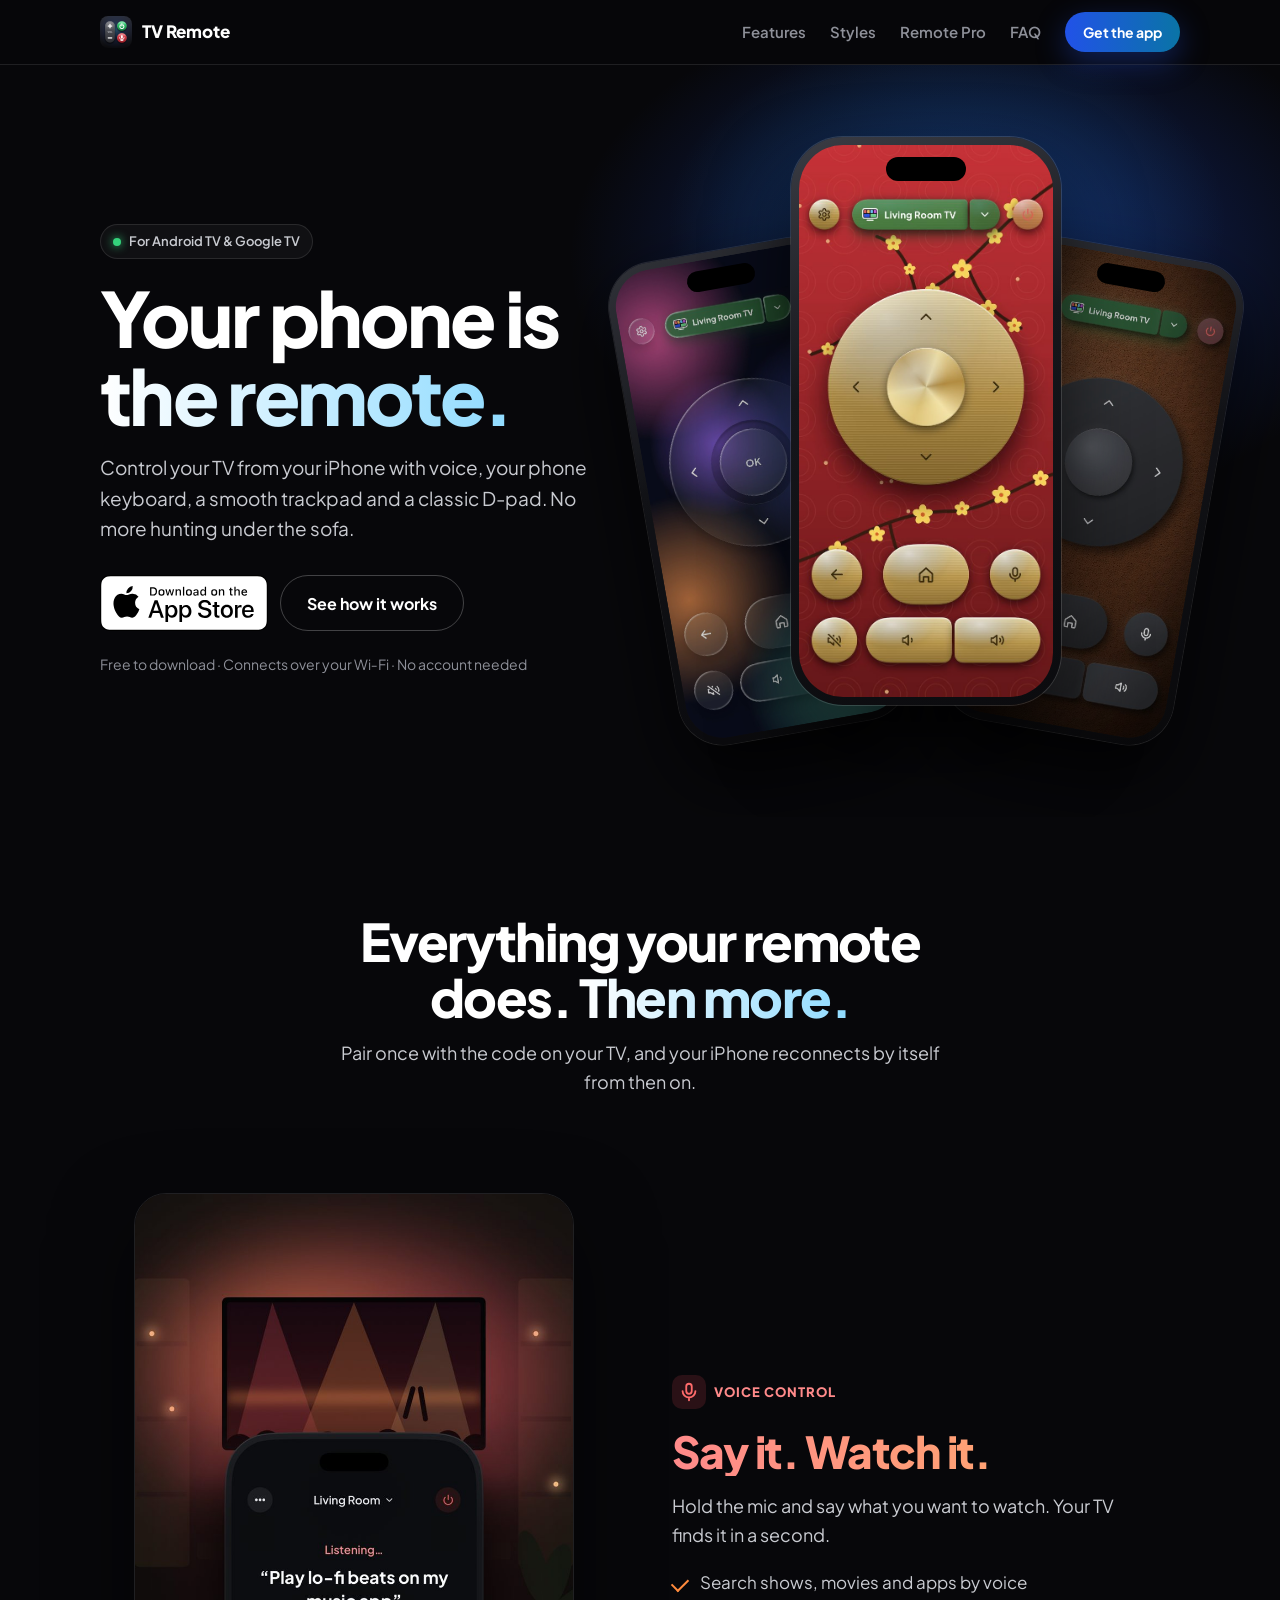
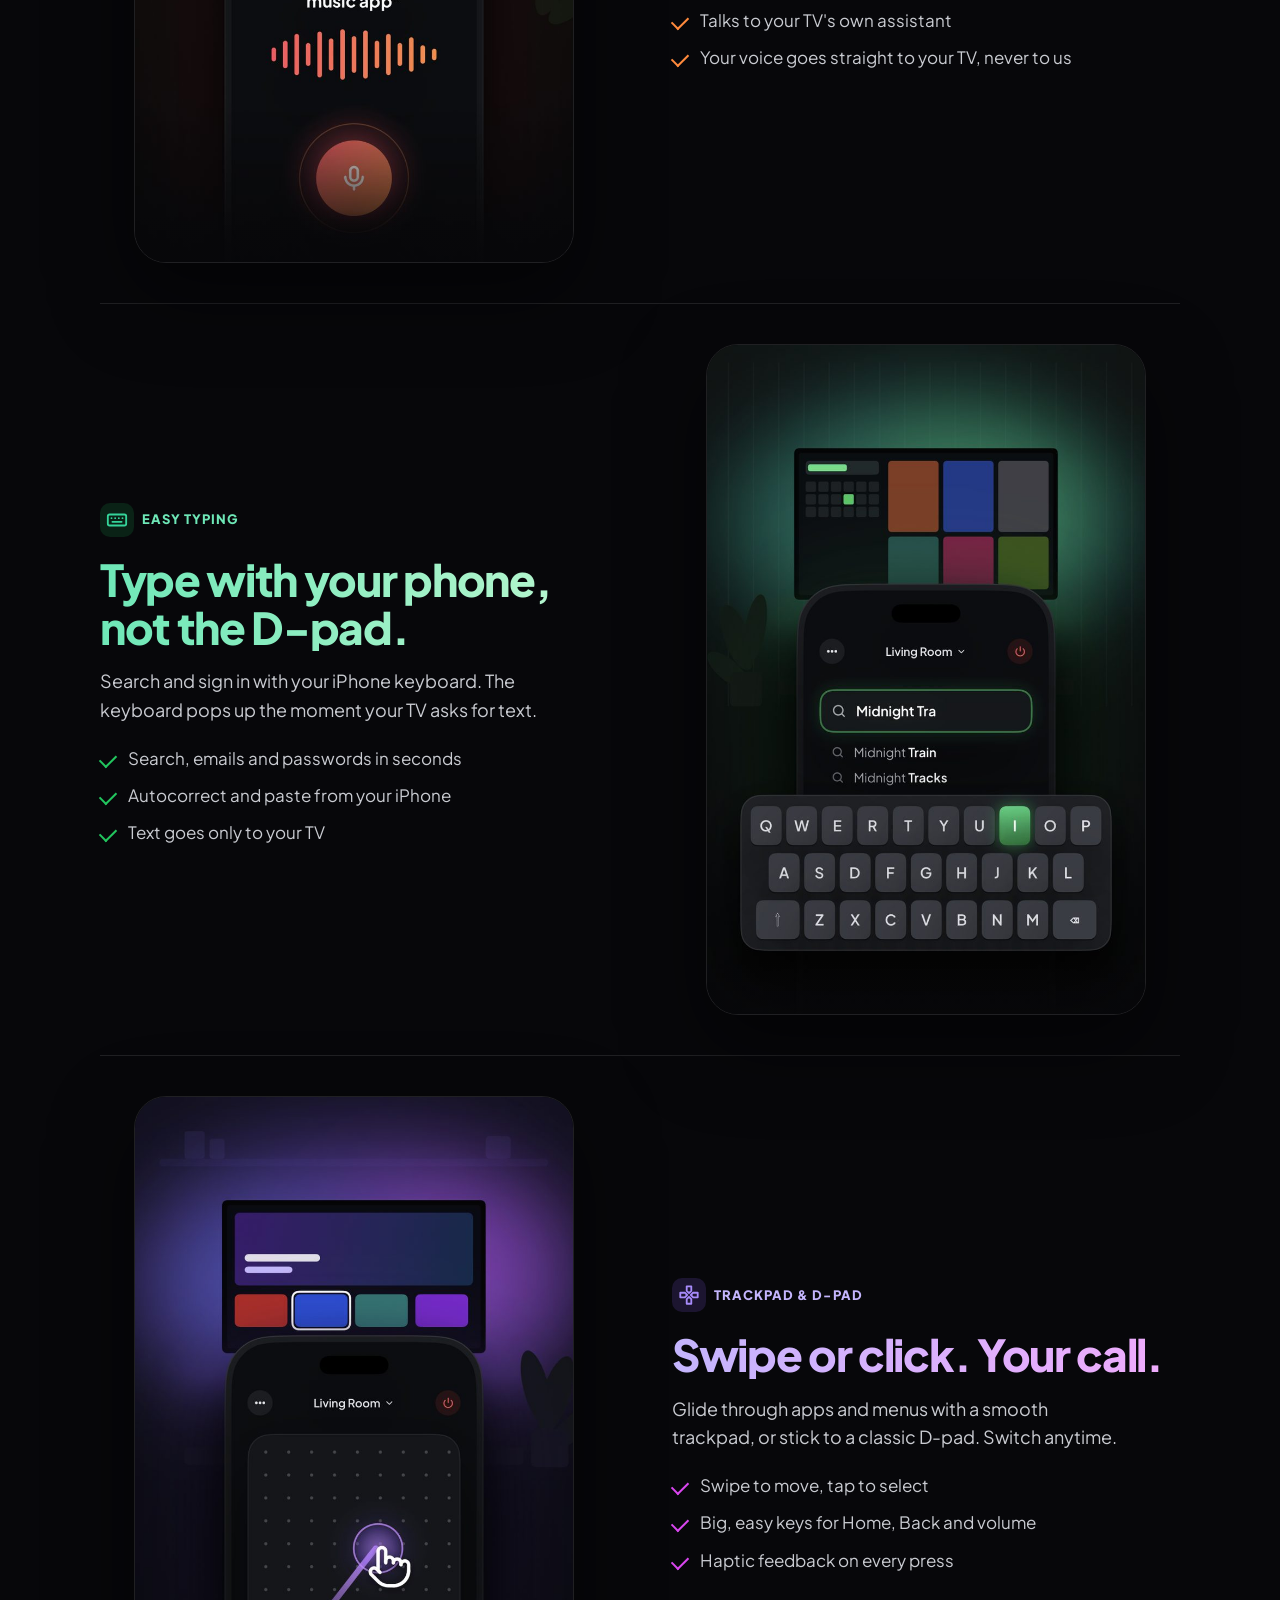
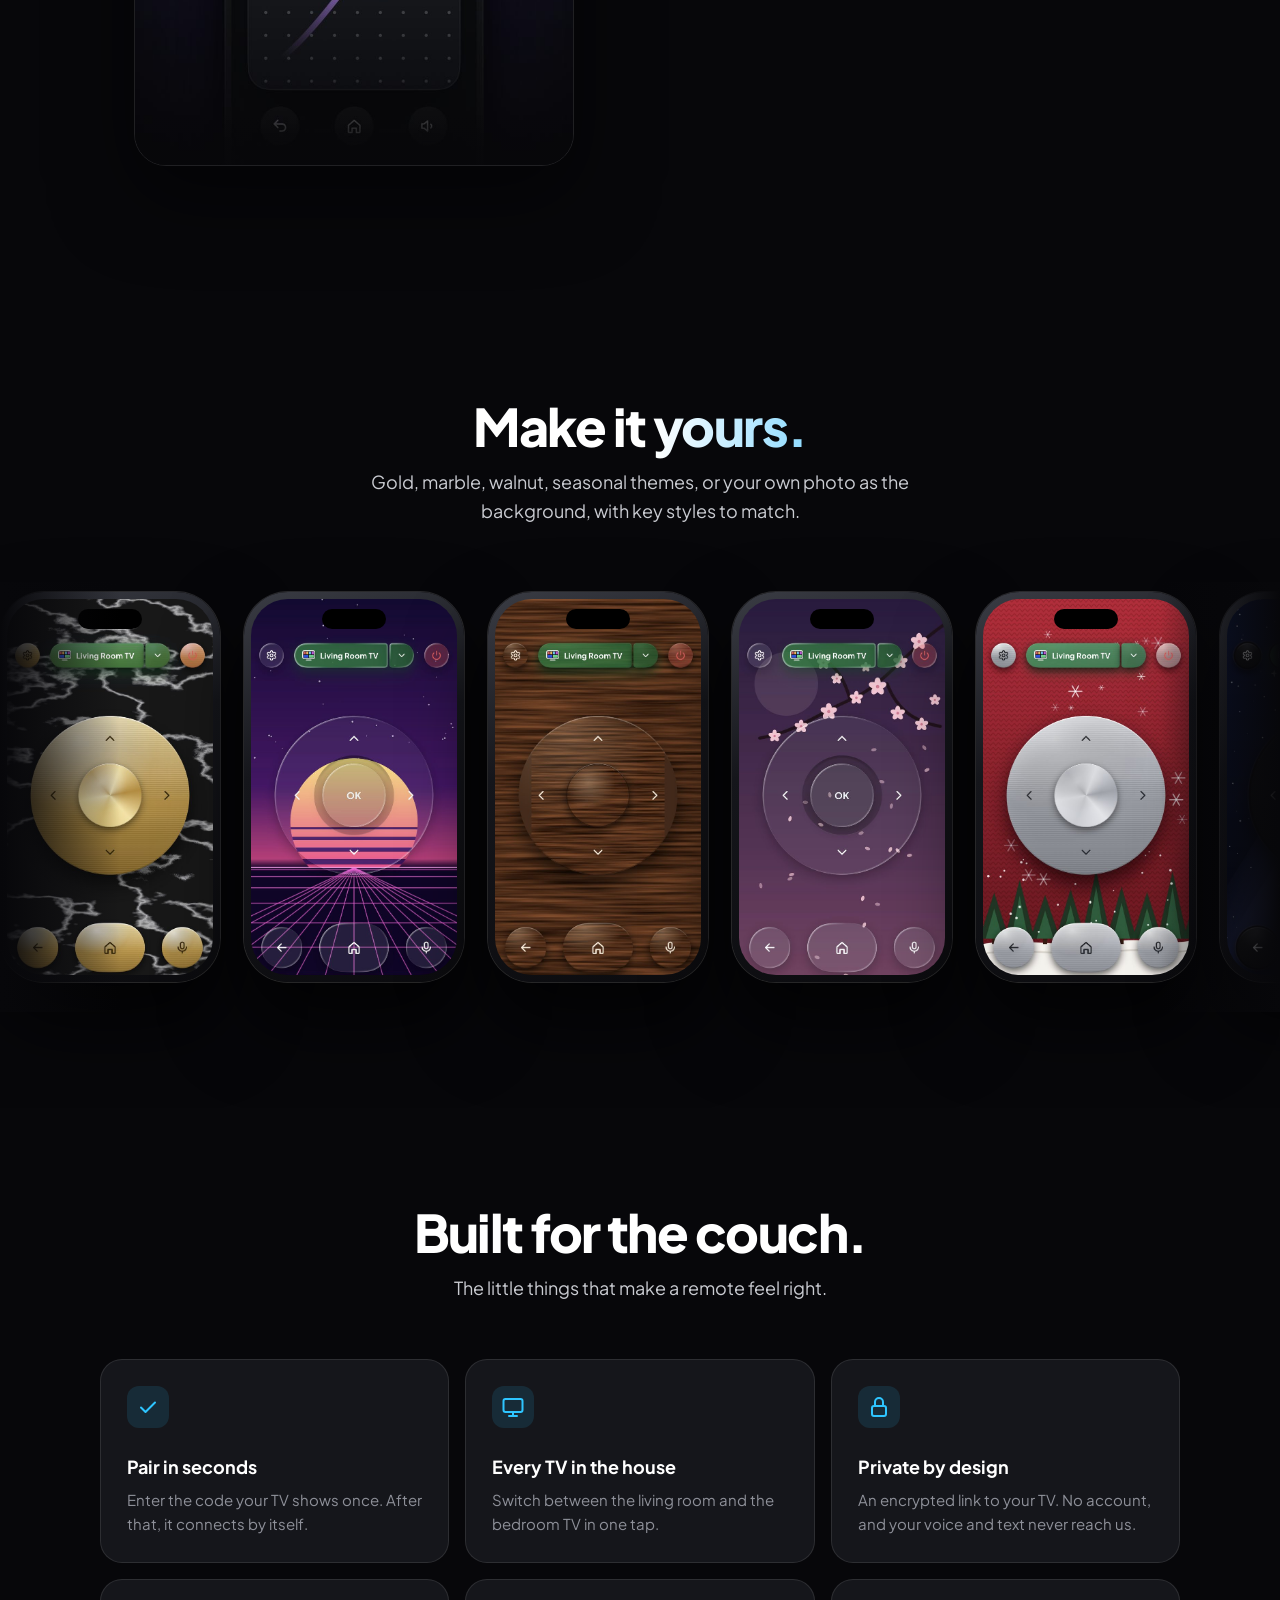
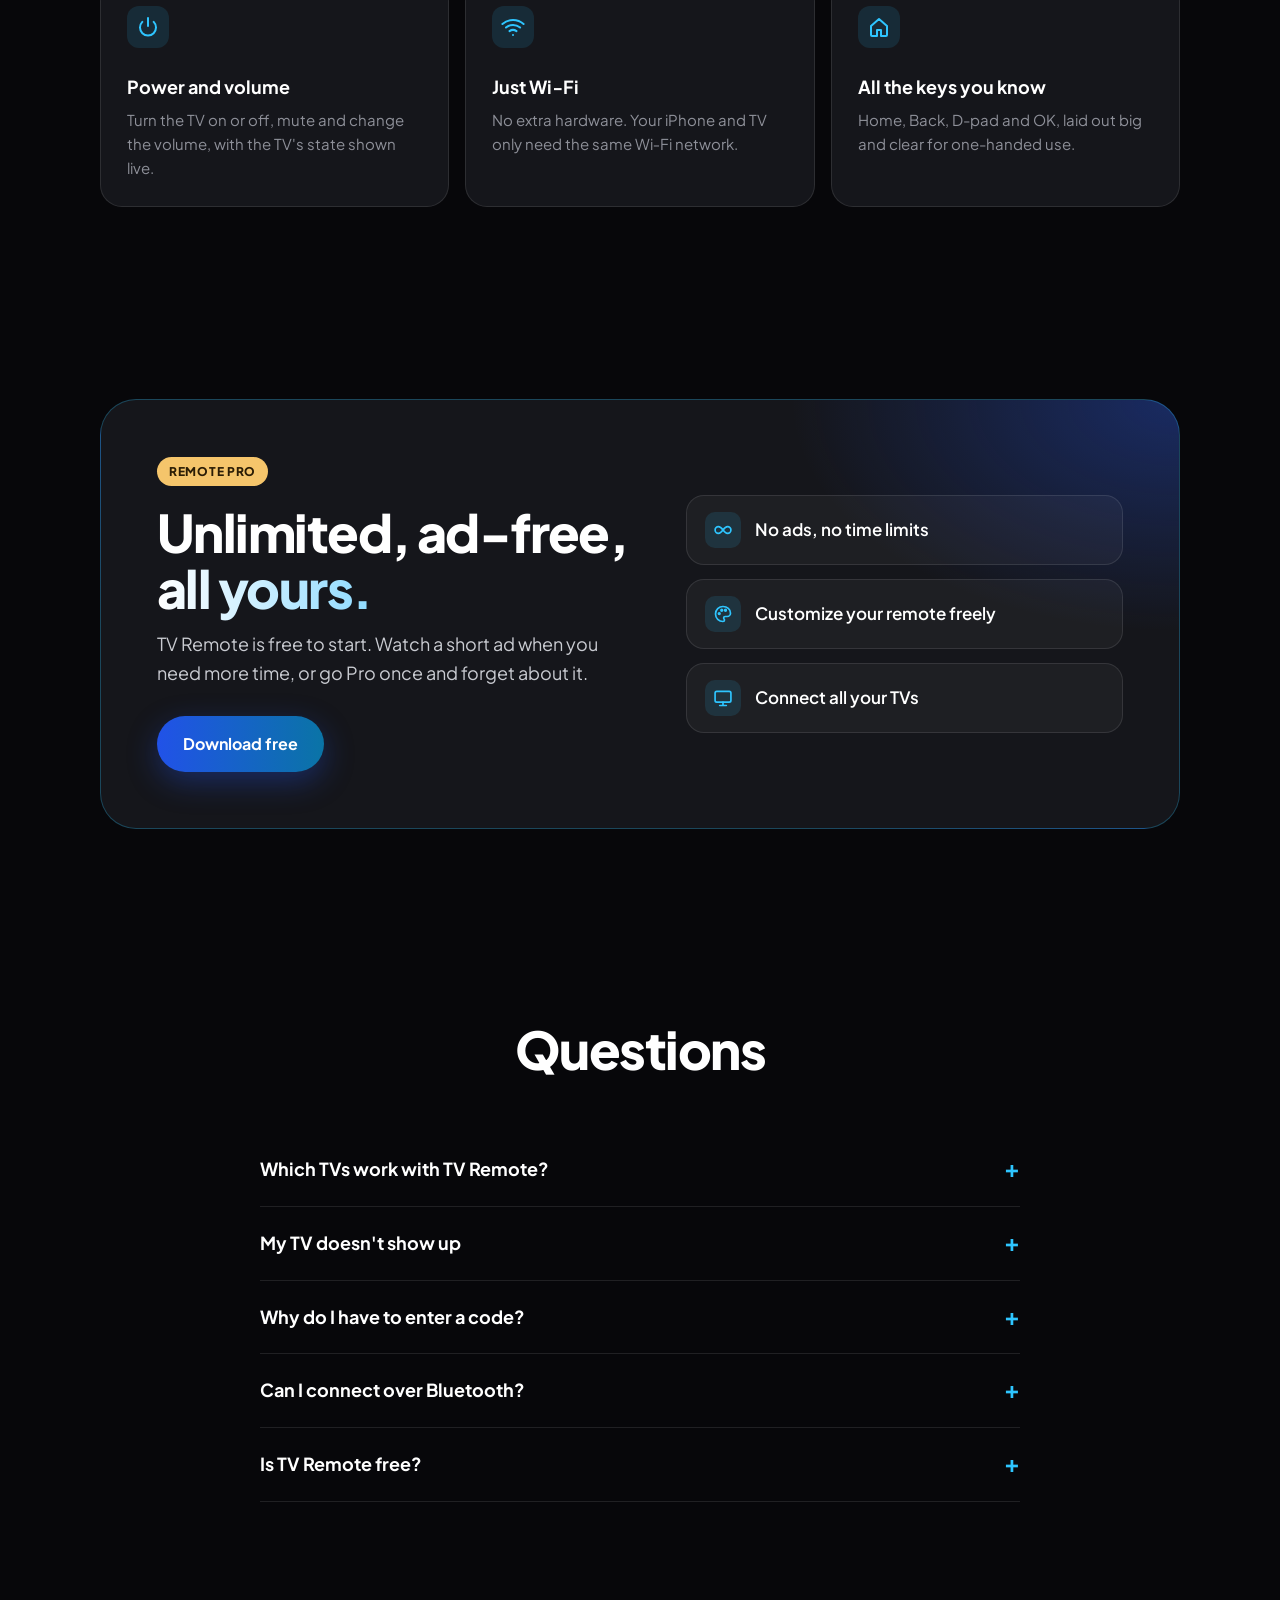
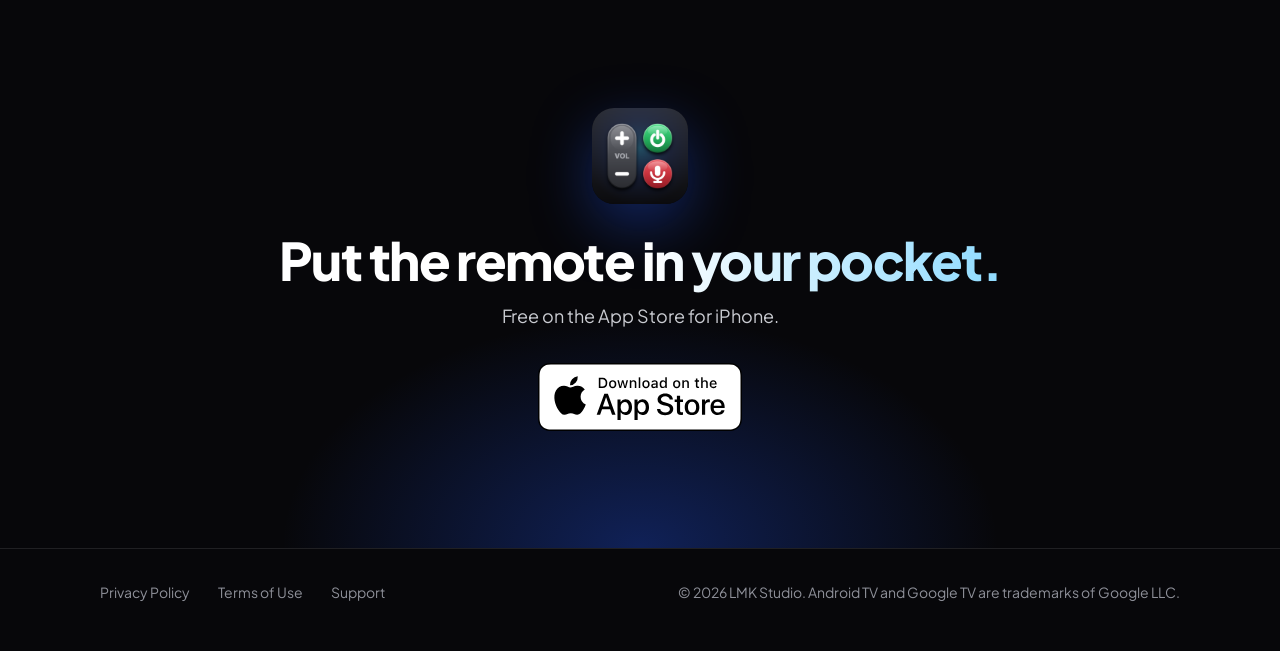
==== index.html @ 115e0713 "init pages" ====
<!doctype html>
<html lang="en">
<head>
  <meta charset="utf-8">
  <meta name="viewport" content="width=device-width, initial-scale=1">
  <title>TV Remote for Android TV &amp; Google TV</title>
  <meta name="description" content="Turn your iPhone into a remote for Android TV and Google TV: voice search, typing with your phone keyboard, a smooth trackpad, and remote styles you make your own.">
  <meta property="og:title" content="TV Remote: your phone is the remote">
  <meta property="og:description" content="Voice, keyboard, trackpad and D-pad for Android TV and Google TV, right on your iPhone.">
  <meta property="og:image" content="assets/tet-gold.jpg">
  <meta name="theme-color" content="#07070A">
  <link rel="icon" href="assets/favicon.png">
  <link rel="apple-touch-icon" href="assets/apple-touch-icon.png">
  <link rel="preconnect" href="https://fonts.googleapis.com">
  <link rel="preconnect" href="https://fonts.gstatic.com" crossorigin>
  <link href="https://fonts.googleapis.com/css2?family=Plus+Jakarta+Sans:wght@400;500;600;700;800&display=swap" rel="stylesheet">
  <link rel="stylesheet" href="landing.css">
</head>
<body>
  <nav class="nav">
    <div class="wrap">
      <a class="brand" href="./"><img src="assets/icon.png" alt="">TV Remote</a>
      <div class="nav-links">
        <a href="#features">Features</a>
        <a href="#styles">Styles</a>
        <a href="#pro">Remote Pro</a>
        <a href="#faq">FAQ</a>
      </div>
      <a class="btn btn-primary btn-sm" href="https://apps.apple.com/app/id6826484545">Get the app</a>
    </div>
  </nav>

  <header class="hero">
    <div class="wrap">
      <div>
        <span class="eyebrow"><i></i>For Android TV &amp; Google TV</span>
        <h1>Your phone is <span class="grad">the remote.</span></h1>
        <p class="lead">Control your TV from your iPhone with voice, your phone keyboard, a smooth trackpad and a classic D-pad. No more hunting under the sofa.</p>
        <div class="cta-row">
          <a class="store-badge" href="https://apps.apple.com/app/id6826484545"><img src="assets/app-store-badge.svg" alt="Download on the App Store" width="168" height="56"></a>
          <a class="btn btn-ghost" href="#features">See how it works</a>
        </div>
        <p class="trust">Free to download · Connects over your Wi‑Fi · No account needed</p>
      </div>
      <div class="phones" aria-hidden="true">
        <div class="phone p2"><img src="assets/prism-glass.jpg" alt=""></div>
        <div class="phone p3"><img src="assets/leather-floating.jpg" alt=""></div>
        <div class="phone p1"><img src="assets/tet-gold.jpg" alt=""></div>
      </div>
    </div>
  </header>

  <section id="features">
    <div class="wrap">
      <div class="section-head">
        <h2>Everything your remote does. <span class="grad">Then more.</span></h2>
        <p>Pair once with the code on your TV, and your iPhone reconnects by itself from then on.</p>
      </div>

      <div class="feature voice">
        <div class="feature-art"><img src="assets/scene-voice.jpg" alt="Voice search on the TV Remote app, listening to “Play lo-fi beats on my music app”" loading="lazy"></div>
        <div>
          <span class="tag"><svg viewBox="0 0 24 24" fill="none" stroke-width="2" stroke-linecap="round" stroke-linejoin="round"><rect x="9" y="3" width="6" height="11" rx="3"/><path d="M5 11a7 7 0 0 0 14 0M12 18v3"/></svg>Voice Control</span>
          <h3>Say it. Watch it.</h3>
          <p>Hold the mic and say what you want to watch. Your TV finds it in a second.</p>
          <ul>
            <li>Search shows, movies and apps by voice</li>
            <li>Talks to your TV's own assistant</li>
            <li>Your voice goes straight to your TV, never to us</li>
          </ul>
        </div>
      </div>

      <div class="feature typing flip">
        <div class="feature-art"><img src="assets/scene-typing.jpg" alt="Typing a search on the TV from the iPhone keyboard" loading="lazy"></div>
        <div>
          <span class="tag"><svg viewBox="0 0 24 24" fill="none" stroke-width="2" stroke-linecap="round" stroke-linejoin="round"><rect x="2" y="6" width="20" height="12" rx="2"/><path d="M6 10h.01M10 10h.01M14 10h.01M18 10h.01M7 14h10"/></svg>Easy Typing</span>
          <h3>Type with your phone, not the D-pad.</h3>
          <p>Search and sign in with your iPhone keyboard. The keyboard pops up the moment your TV asks for text.</p>
          <ul>
            <li>Search, emails and passwords in seconds</li>
            <li>Autocorrect and paste from your iPhone</li>
            <li>Text goes only to your TV</li>
          </ul>
        </div>
      </div>

      <div class="feature trackpad">
        <div class="feature-art"><img src="assets/scene-trackpad.jpg" alt="Swiping on the trackpad to move through TV menus" loading="lazy"></div>
        <div>
          <span class="tag"><svg viewBox="0 0 24 24" fill="none" stroke-width="2" stroke-linecap="round" stroke-linejoin="round"><path d="M9.5 2.5h5v5l-2.5 2.5-2.5-2.5zM9.5 21.5h5v-5L12 14l-2.5 2.5zM2.5 9.5v5h5L10 12 7.5 9.5zM21.5 9.5v5h-5L14 12l2.5-2.5z"/></svg>Trackpad &amp; D-pad</span>
          <h3>Swipe or click. Your call.</h3>
          <p>Glide through apps and menus with a smooth trackpad, or stick to a classic D-pad. Switch anytime.</p>
          <ul>
            <li>Swipe to move, tap to select</li>
            <li>Big, easy keys for Home, Back and volume</li>
            <li>Haptic feedback on every press</li>
          </ul>
        </div>
      </div>
    </div>
  </section>

  <section id="styles" class="styles">
    <div class="wrap">
      <div class="section-head">
        <h2>Make it <span class="grad">yours.</span></h2>
        <p>Gold, marble, walnut, seasonal themes, or your own photo as the background, with key styles to match.</p>
      </div>
    </div>
    <div class="styles-fade">
      <div class="marquee" aria-hidden="true">
        <div class="phone"><img src="assets/marble-gold.jpg" alt="" loading="lazy"></div>
        <div class="phone"><img src="assets/synth-glass.jpg" alt="" loading="lazy"></div>
        <div class="phone"><img src="assets/walnut-wood.jpg" alt="" loading="lazy"></div>
        <div class="phone"><img src="assets/sakura-glass.jpg" alt="" loading="lazy"></div>
        <div class="phone"><img src="assets/xmas-silver.jpg" alt="" loading="lazy"></div>
        <div class="phone"><img src="assets/starry-gloss.jpg" alt="" loading="lazy"></div>
        <div class="phone"><img src="assets/rosegold-gold.jpg" alt="" loading="lazy"></div>
        <div class="phone"><img src="assets/titanium-silver.jpg" alt="" loading="lazy"></div>
        <div class="phone"><img src="assets/tet-gold.jpg" alt="" loading="lazy"></div>
        <div class="phone"><img src="assets/prism-glass.jpg" alt="" loading="lazy"></div>
        <div class="phone"><img src="assets/marble-gold.jpg" alt="" loading="lazy"></div>
        <div class="phone"><img src="assets/synth-glass.jpg" alt="" loading="lazy"></div>
        <div class="phone"><img src="assets/walnut-wood.jpg" alt="" loading="lazy"></div>
        <div class="phone"><img src="assets/sakura-glass.jpg" alt="" loading="lazy"></div>
        <div class="phone"><img src="assets/xmas-silver.jpg" alt="" loading="lazy"></div>
        <div class="phone"><img src="assets/starry-gloss.jpg" alt="" loading="lazy"></div>
        <div class="phone"><img src="assets/rosegold-gold.jpg" alt="" loading="lazy"></div>
        <div class="phone"><img src="assets/titanium-silver.jpg" alt="" loading="lazy"></div>
        <div class="phone"><img src="assets/tet-gold.jpg" alt="" loading="lazy"></div>
        <div class="phone"><img src="assets/prism-glass.jpg" alt="" loading="lazy"></div>
      </div>
    </div>
  </section>

  <section>
    <div class="wrap">
      <div class="section-head">
        <h2>Built for the couch.</h2>
        <p>The little things that make a remote feel right.</p>
      </div>
      <div class="grid">
        <div class="card">
          <svg viewBox="0 0 24 24" fill="none" stroke-width="2" stroke-linecap="round" stroke-linejoin="round"><path d="M5 12.5l4.5 4.5L19 7.5"/></svg>
          <h4>Pair in seconds</h4>
          <p>Enter the code your TV shows once. After that, it connects by itself.</p>
        </div>
        <div class="card">
          <svg viewBox="0 0 24 24" fill="none" stroke-width="2" stroke-linecap="round" stroke-linejoin="round"><rect x="2.5" y="4" width="19" height="13" rx="2"/><path d="M12 17v4M8 21h8"/></svg>
          <h4>Every TV in the house</h4>
          <p>Switch between the living room and the bedroom TV in one tap.</p>
        </div>
        <div class="card">
          <svg viewBox="0 0 24 24" fill="none" stroke-width="2" stroke-linecap="round" stroke-linejoin="round"><rect x="5" y="11" width="14" height="10" rx="2"/><path d="M8 11V7a4 4 0 0 1 8 0v4"/></svg>
          <h4>Private by design</h4>
          <p>An encrypted link to your TV. No account, and your voice and text never reach us.</p>
        </div>
        <div class="card">
          <svg viewBox="0 0 24 24" fill="none" stroke-width="2" stroke-linecap="round" stroke-linejoin="round"><path d="M12 3v8"/><path d="M6.3 6.9a8 8 0 1 0 11.4 0"/></svg>
          <h4>Power and volume</h4>
          <p>Turn the TV on or off, mute and change the volume, with the TV's state shown live.</p>
        </div>
        <div class="card">
          <svg viewBox="0 0 24 24" fill="none" stroke-width="2" stroke-linecap="round" stroke-linejoin="round"><path d="M5 12.55a11 11 0 0 1 14.08 0M1.42 9a16 16 0 0 1 21.16 0M8.53 16.11a6 6 0 0 1 6.95 0M12 20h.01"/></svg>
          <h4>Just Wi‑Fi</h4>
          <p>No extra hardware. Your iPhone and TV only need the same Wi‑Fi network.</p>
        </div>
        <div class="card">
          <svg viewBox="0 0 24 24" fill="none" stroke-width="2" stroke-linecap="round" stroke-linejoin="round"><path d="M4 11l8-7 8 7v9a1 1 0 0 1-1 1h-5v-6h-4v6H5a1 1 0 0 1-1-1z"/></svg>
          <h4>All the keys you know</h4>
          <p>Home, Back, D-pad and OK, laid out big and clear for one-handed use.</p>
        </div>
      </div>
    </div>
  </section>

  <section id="pro">
    <div class="wrap">
      <div class="pro-card">
        <div>
          <span class="pro-badge">REMOTE PRO</span>
          <h2>Unlimited, ad-free, <span class="grad">all yours.</span></h2>
          <p>TV Remote is free to start. Watch a short ad when you need more time, or go Pro once and forget about it.</p>
          <a class="btn btn-primary" href="https://apps.apple.com/app/id6826484545">Download free</a>
        </div>
        <ul class="pro-list">
          <li><svg viewBox="0 0 24 24" fill="none" stroke-width="2" stroke-linecap="round" stroke-linejoin="round"><path d="M12 12c-2-2.7-3.6-4-5.5-4a4 4 0 0 0 0 8c1.9 0 3.5-1.3 5.5-4zm0 0c2 2.7 3.6 4 5.5 4a4 4 0 0 0 0-8c-1.9 0-3.5 1.3-5.5 4z"/></svg>No ads, no time limits</li>
          <li><svg viewBox="0 0 24 24" fill="none" stroke-width="2" stroke-linecap="round" stroke-linejoin="round"><path d="M12 3a9 9 0 0 0 0 18c1.2 0 1.8-.8 1.8-1.7 0-.5-.2-.9-.5-1.2-.3-.4-.5-.8-.5-1.3 0-1 .8-1.8 1.8-1.8H17a4 4 0 0 0 4-4c0-4.4-4-8-9-8z"/><circle cx="7.5" cy="11.5" r="1"/><circle cx="10.5" cy="7.5" r="1"/><circle cx="15" cy="7.5" r="1"/></svg>Customize your remote freely</li>
          <li><svg viewBox="0 0 24 24" fill="none" stroke-width="2" stroke-linecap="round" stroke-linejoin="round"><rect x="2.5" y="4" width="19" height="13" rx="2"/><path d="M12 17v4M8 21h8"/></svg>Connect all your TVs</li>
        </ul>
      </div>
    </div>
  </section>

  <section id="faq">
    <div class="wrap">
      <div class="section-head"><h2>Questions</h2></div>
      <div class="faq">
        <details>
          <summary>Which TVs work with TV Remote?</summary>
          <p>TVs and streaming devices that run Android TV or Google TV.</p>
        </details>
        <details>
          <summary>My TV doesn't show up</summary>
          <p>Make sure your TV is on and that your phone and TV are connected to the same Wi‑Fi network. You can also connect with the TV's IP address: tap “Enter IP address” under the list of TVs.</p>
        </details>
        <details>
          <summary>Why do I have to enter a code?</summary>
          <p>The first time you connect, your TV shows a code to make sure it's your phone. After that, the TV remembers your phone and connects without a code.</p>
        </details>
        <details>
          <summary>Can I connect over Bluetooth?</summary>
          <p>No. iPhone can't connect to a TV's remote service over Bluetooth, so TV Remote works over Wi‑Fi only.</p>
        </details>
        <details>
          <summary>Is TV Remote free?</summary>
          <p>Yes, it's free to download and use. Free use comes in blocks of time; watch a short ad for more, or get Remote Pro for unlimited use with no ads, every remote style and all your TVs.</p>
        </details>
      </div>
    </div>
  </section>

  <section class="final">
    <div class="wrap">
      <img class="app-icon" src="assets/icon.png" alt="TV Remote app icon">
      <h2>Put the remote <span class="grad">in your pocket.</span></h2>
      <p>Free on the App Store for iPhone.</p>
      <a class="store-badge" href="https://apps.apple.com/app/id6826484545"><img src="assets/app-store-badge.svg" alt="Download on the App Store" width="168" height="56"></a>
    </div>
  </section>

  <footer class="footer">
    <div class="wrap">
      <a href="privacy.html">Privacy Policy</a>
      <a href="terms.html">Terms of Use</a>
      <a href="support.html">Support</a>
      <span class="copy">&copy; 2026 LMK Studio. Android TV and Google TV are trademarks of Google LLC.</span>
    </div>
  </footer>
</body>
</html>
---- landing.css ----
/* Landing page. Colours follow the app's design tokens; each feature keeps its onboarding colour family. */
:root {
  --bg: #07070A;
  --surface: #15161B;
  --surface-2: #1C1D23;
  --border: rgba(255, 255, 255, 0.10);
  --text: #FFFFFF;
  --text-body: #C9CBD1;
  --text-muted: #8E9099;
  --accent: #2EC5FF;
  --accent-strong: #2152E8;
  --accent-deep: #0A74A6;
  --accent-soft: #8FDBFF;
  --pro: #F5C56B;
  --pro-ink: #2B1D05;
}

* { box-sizing: border-box; }

html { scroll-behavior: smooth; -webkit-text-size-adjust: 100%; }

body {
  margin: 0;
  background: var(--bg);
  color: var(--text-body);
  font: 400 17px/1.6 "Plus Jakarta Sans", -apple-system, BlinkMacSystemFont, "Segoe UI", sans-serif;
  overflow-x: hidden;
}

img { display: block; max-width: 100%; }

a { color: inherit; }

.wrap { max-width: 1120px; margin: 0 auto; padding: 0 20px; }

/* Nav */
.nav {
  position: sticky; top: 0; z-index: 10;
  background: rgba(7, 7, 10, 0.72);
  -webkit-backdrop-filter: blur(16px); backdrop-filter: blur(16px);
  border-bottom: 1px solid var(--border);
}
.nav .wrap { display: flex; align-items: center; height: 64px; gap: 24px; }
.brand { display: flex; align-items: center; gap: 10px; color: var(--text); font-weight: 800; text-decoration: none; white-space: nowrap; }
.nav .btn-sm { margin-left: auto; }
.nav-links + .btn-sm { margin-left: 0; }
.brand img { width: 32px; height: 32px; border-radius: 8px; }
.nav-links { display: flex; gap: 24px; margin-left: auto; font-size: 15px; font-weight: 600; }
.nav-links a { color: var(--text-muted); text-decoration: none; }
.nav-links a:hover { color: var(--text); }

/* Buttons */
.btn {
  display: inline-flex; align-items: center; justify-content: center; gap: 10px;
  height: 56px; padding: 0 26px; border-radius: 28px;
  font-weight: 700; font-size: 16px; text-decoration: none; white-space: nowrap;
  transition: transform 0.15s ease, box-shadow 0.15s ease;
}
.btn:hover { transform: translateY(-1px); }
/* Apple's official badge, unmodified; at least 40px tall, with clear space around it. */
.store-badge { display: inline-block; line-height: 0; transition: transform 0.15s ease; }
.store-badge:hover { transform: translateY(-1px); }
.store-badge img { height: 56px; width: auto; }
.btn-primary {
  background: linear-gradient(90deg, var(--accent-strong), var(--accent-deep)); color: #FFFFFF;
  box-shadow: 0 10px 30px rgba(33, 82, 232, 0.35);
}
.btn-ghost { color: var(--text); border: 1px solid rgba(255, 255, 255, 0.24); }
.btn-sm { height: 40px; padding: 0 18px; font-size: 14px; }

/* Hero */
.hero { position: relative; padding: 72px 0 40px; overflow: hidden; }
.hero::before {
  content: ""; position: absolute; inset: -20% -10% auto; height: 900px; pointer-events: none;
  background:
    radial-gradient(38% 42% at 72% 38%, rgba(33, 82, 232, 0.42), transparent 70%),
    radial-gradient(26% 30% at 70% 34%, rgba(46, 197, 255, 0.22), transparent 70%);
}
.hero .wrap { position: relative; display: grid; grid-template-columns: 1.05fr 1fr; align-items: center; gap: 40px; }
.eyebrow {
  display: inline-flex; align-items: center; gap: 8px;
  padding: 6px 12px; border-radius: 999px; border: 1px solid var(--border); background: rgba(255, 255, 255, 0.04);
  color: var(--text-body); font-size: 13px; font-weight: 600;
}
.eyebrow i { width: 8px; height: 8px; border-radius: 4px; background: #34D27B; box-shadow: 0 0 10px #34D27B; }
h1 {
  margin: 20px 0 18px; color: var(--text);
  font-size: clamp(44px, 6.4vw, 76px); line-height: 1.02; font-weight: 800; letter-spacing: -0.035em;
}
.grad { background: linear-gradient(90deg, #FFFFFF, var(--accent-soft)); -webkit-background-clip: text; background-clip: text; color: transparent; }
.lead { max-width: 520px; margin: 0 0 32px; font-size: 19px; color: var(--text-body); }
.cta-row { display: flex; flex-wrap: wrap; gap: 12px; align-items: center; }
.trust { margin-top: 22px; color: var(--text-muted); font-size: 14px; }

/* Phones */
.phones { position: relative; height: 640px; }
.phone {
  position: absolute; width: 270px; padding: 8px; border-radius: 52px;
  background: linear-gradient(160deg, #3A3C44, #15161B 40%, #0B0B0E);
  box-shadow: 0 0 0 1px rgba(255, 255, 255, 0.14), 0 40px 80px rgba(0, 0, 0, 0.7);
}
.phone img { width: 100%; border-radius: 44px; }
.phone::before {
  content: ""; position: absolute; z-index: 1; top: 20px; left: 50%; width: 80px; height: 24px; margin-left: -40px;
  border-radius: 12px; background: #000;
}
.phones .p1 { left: 50%; top: 0; margin-left: -135px; z-index: 3; }
.phones .p2 { left: 50%; top: 70px; margin-left: -135px; transform: translateX(-62%) rotate(-10deg) scale(0.86); filter: brightness(0.82); }
.phones .p3 { left: 50%; top: 70px; margin-left: -135px; transform: translateX(62%) rotate(10deg) scale(0.86); filter: brightness(0.82); }

/* Sections */
section { padding: 96px 0; }
.section-head { max-width: 640px; margin: 0 auto 56px; text-align: center; }
h2 { margin: 0 0 14px; color: var(--text); font-size: clamp(34px, 4.4vw, 52px); line-height: 1.08; font-weight: 800; letter-spacing: -0.03em; }
.section-head p { margin: 0; font-size: 18px; }

/* Feature rows */
.feature { display: grid; grid-template-columns: 1fr 1fr; align-items: center; gap: 64px; padding: 40px 0; }
.feature + .feature { border-top: 1px solid var(--border); }
.feature.flip .feature-art { order: 2; }
.feature-art {
  position: relative; width: 100%; max-width: 440px; justify-self: center; border-radius: 32px; overflow: hidden;
  border: 1px solid var(--border); box-shadow: 0 30px 80px rgba(0, 0, 0, 0.5);
}
.feature-art img { width: 100%; aspect-ratio: 804 / 1227; object-fit: cover; }
.feature-art::after { content: ""; position: absolute; inset: auto 0 0; height: 8%; background: linear-gradient(transparent, rgba(7, 7, 10, 0.6)); }
.tag {
  display: inline-flex; align-items: center; gap: 8px; margin-bottom: 18px;
  font-size: 13px; font-weight: 800; letter-spacing: 0.08em; text-transform: uppercase;
}
.tag svg { width: 22px; height: 22px; padding: 6px; box-sizing: content-box; border-radius: 10px; }
.feature h3 { margin: 0 0 16px; font-size: clamp(30px, 3.6vw, 44px); line-height: 1.1; font-weight: 800; letter-spacing: -0.03em; }
.feature p { margin: 0 0 20px; font-size: 18px; max-width: 460px; }
.feature ul { margin: 0; padding: 0; list-style: none; }
.feature li { position: relative; padding-left: 28px; margin-bottom: 10px; color: var(--text-body); }
.feature li::before { content: ""; position: absolute; left: 0; top: 9px; width: 14px; height: 8px; border-left: 2.5px solid; border-bottom: 2.5px solid; transform: rotate(-45deg); }

.voice .tag { color: #FF8A8A; } .voice .tag svg { background: rgba(255, 77, 94, 0.14); stroke: #FF6B6B; }
.voice h3 { background: linear-gradient(90deg, #FF8A8A, #FFB067); -webkit-background-clip: text; background-clip: text; color: transparent; }
.voice li::before { color: #FF8A3D; }
.typing .tag { color: #6EE7B7; } .typing .tag svg { background: rgba(34, 197, 94, 0.14); stroke: #34D399; }
.typing h3 { background: linear-gradient(90deg, #6EE7B7, #BBF7D0); -webkit-background-clip: text; background-clip: text; color: transparent; }
.typing li::before { color: #22C55E; }
.trackpad .tag { color: #C4B5FD; } .trackpad .tag svg { background: rgba(139, 92, 246, 0.16); stroke: #A78BFA; }
.trackpad h3 { background: linear-gradient(90deg, #C4B5FD, #F0ABFC); -webkit-background-clip: text; background-clip: text; color: transparent; }
.trackpad li::before { color: #D946EF; }

/* Styles marquee */
.styles { overflow: hidden; }
.marquee { display: flex; gap: 24px; width: max-content; animation: scroll 60s linear infinite; padding: 10px 0 30px; }
.marquee:hover { animation-play-state: paused; }
.marquee .phone { position: relative; width: 220px; flex: none; border-radius: 44px; padding: 7px; }
.marquee .phone img { border-radius: 37px; aspect-ratio: 603 / 1100; object-fit: cover; object-position: top; }
.marquee .phone::before { top: 17px; width: 64px; height: 20px; margin-left: -32px; }
.styles-fade { position: relative; }
.styles-fade::before, .styles-fade::after { content: ""; position: absolute; top: 0; bottom: 0; width: 120px; z-index: 2; pointer-events: none; }
.styles-fade::before { left: 0; background: linear-gradient(90deg, var(--bg), transparent); }
.styles-fade::after { right: 0; background: linear-gradient(-90deg, var(--bg), transparent); }
@keyframes scroll { to { transform: translateX(-50%); } }
@media (prefers-reduced-motion: reduce) { .marquee { animation: none; } }

/* Small feature grid */
.grid { display: grid; grid-template-columns: repeat(3, 1fr); gap: 16px; }
.card { padding: 26px; border-radius: 22px; background: var(--surface); border: 1px solid var(--border); }
.card svg { width: 24px; height: 24px; padding: 9px; box-sizing: content-box; border-radius: 12px; background: rgba(46, 197, 255, 0.12); stroke: var(--accent); margin-bottom: 18px; }
.card h4 { margin: 0 0 6px; color: var(--text); font-size: 18px; font-weight: 700; }
.card p { margin: 0; font-size: 15px; color: var(--text-muted); }

/* Pro */
.pro-card {
  position: relative; display: grid; grid-template-columns: 1.1fr 1fr; gap: 48px; align-items: center;
  padding: 56px; border-radius: 36px; overflow: hidden;
  background: radial-gradient(60% 90% at 100% 0%, rgba(33, 82, 232, 0.35), transparent 60%), var(--surface);
  border: 1px solid rgba(46, 197, 255, 0.28);
}
.pro-badge { display: inline-block; margin-bottom: 18px; padding: 5px 12px; border-radius: 999px; background: var(--pro); color: var(--pro-ink); font-size: 12px; font-weight: 800; letter-spacing: 0.06em; }
.pro-card p { margin: 0 0 28px; font-size: 18px; }
.pro-list { margin: 0; padding: 0; list-style: none; display: grid; gap: 14px; }
.pro-list li { display: flex; align-items: center; gap: 14px; padding: 16px 18px; border-radius: 18px; background: rgba(255, 255, 255, 0.04); border: 1px solid var(--border); color: var(--text); font-weight: 600; }
.pro-list svg { flex: none; width: 20px; height: 20px; padding: 8px; box-sizing: content-box; border-radius: 10px; background: rgba(46, 197, 255, 0.12); stroke: var(--accent); }

/* FAQ */
.faq { max-width: 760px; margin: 0 auto; }
.faq details { border-bottom: 1px solid var(--border); }
.faq summary { display: flex; justify-content: space-between; gap: 16px; padding: 22px 0; color: var(--text); font-size: 18px; font-weight: 700; cursor: pointer; list-style: none; }
.faq summary::-webkit-details-marker { display: none; }
.faq summary::after { content: "+"; color: var(--accent); font-size: 24px; line-height: 1; transition: transform 0.2s ease; }
.faq details[open] summary::after { transform: rotate(45deg); }
.faq details p { margin: 0 0 22px; color: var(--text-body); }

/* Final CTA + footer */
.final { text-align: center; padding: 110px 0; position: relative; overflow: hidden; }
.final::before { content: ""; position: absolute; inset: 0; background: radial-gradient(40% 60% at 50% 100%, rgba(33, 82, 232, 0.35), transparent 70%); pointer-events: none; }
.final .wrap { position: relative; }
.final .app-icon { width: 96px; height: 96px; margin: 0 auto 28px; border-radius: 22px; box-shadow: 0 20px 60px rgba(33, 82, 232, 0.4); }
.final p { margin: 0 auto 32px; max-width: 520px; font-size: 18px; }
.final .store-badge img { height: 68px; }
.footer { padding: 32px 0 48px; border-top: 1px solid var(--border); color: var(--text-muted); font-size: 14px; }
.footer .wrap { display: flex; flex-wrap: wrap; gap: 12px 28px; align-items: center; }
.footer a { color: var(--text-muted); text-decoration: none; }
.footer a:hover { color: var(--text); }
.footer .copy { margin-left: auto; }

/* Responsive */
@media (max-width: 900px) {
  .nav-links { display: none; }
  .nav .btn-sm { margin-left: auto; }
  .hero { padding-top: 48px; }
  .hero .wrap { grid-template-columns: 1fr; text-align: center; }
  .lead { margin-left: auto; margin-right: auto; }
  .cta-row { justify-content: center; }
  .phones { height: 520px; margin-top: 20px; }
  .phone { width: 220px; border-radius: 44px; padding: 7px; }
  .phone img { border-radius: 37px; }
  .phone::before { top: 17px; width: 64px; height: 20px; margin-left: -32px; }
  .phones .p1, .phones .p2, .phones .p3 { margin-left: -110px; }
  section { padding: 64px 0; }
  .feature, .feature.flip { grid-template-columns: 1fr; gap: 32px; text-align: left; }
  .feature.flip .feature-art { order: 0; }
  .grid { grid-template-columns: 1fr; }
  .pro-card { grid-template-columns: 1fr; padding: 32px 24px; gap: 32px; }
  .footer .copy { margin-left: 0; width: 100%; }
}
@media (max-width: 420px) {
  .phones { height: 440px; }
  .phone { width: 190px; }
  .phones .p1, .phones .p2, .phones .p3 { margin-left: -95px; }
  .pro-card .btn { width: 100%; }
}
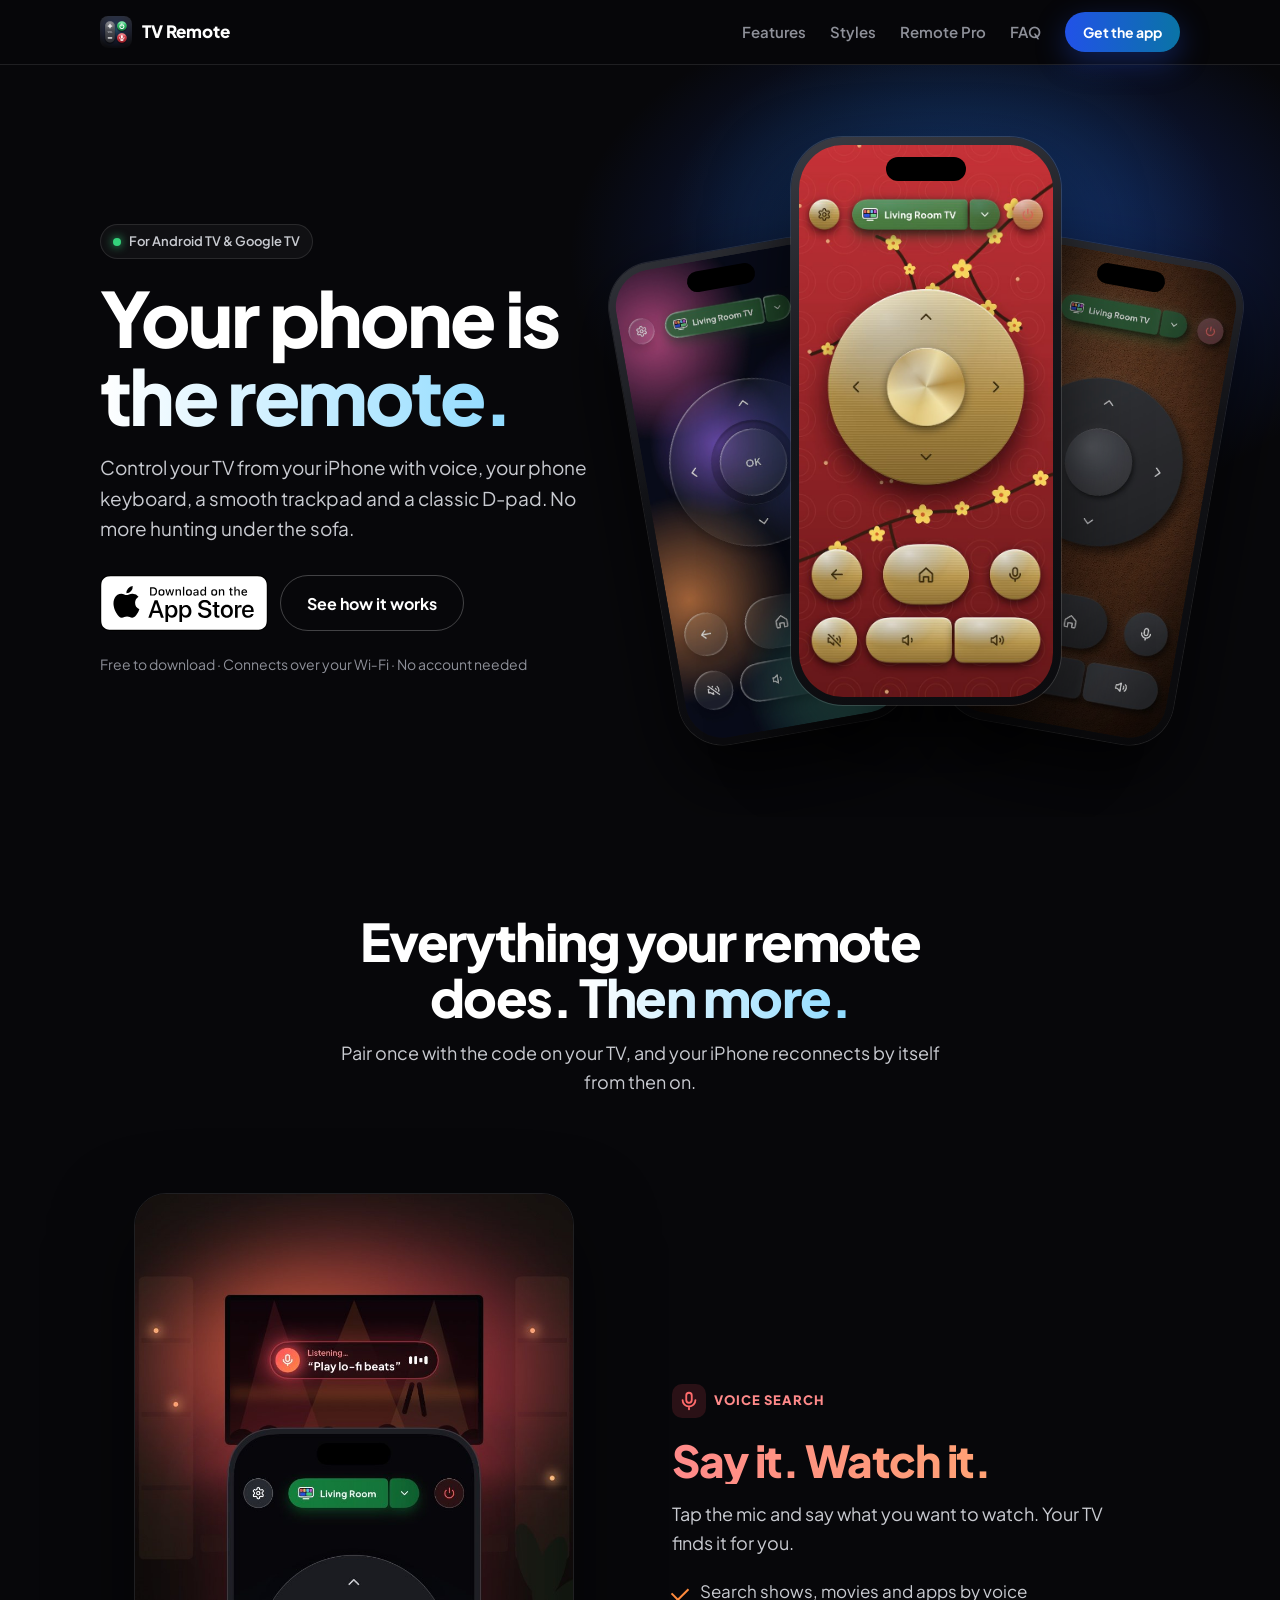
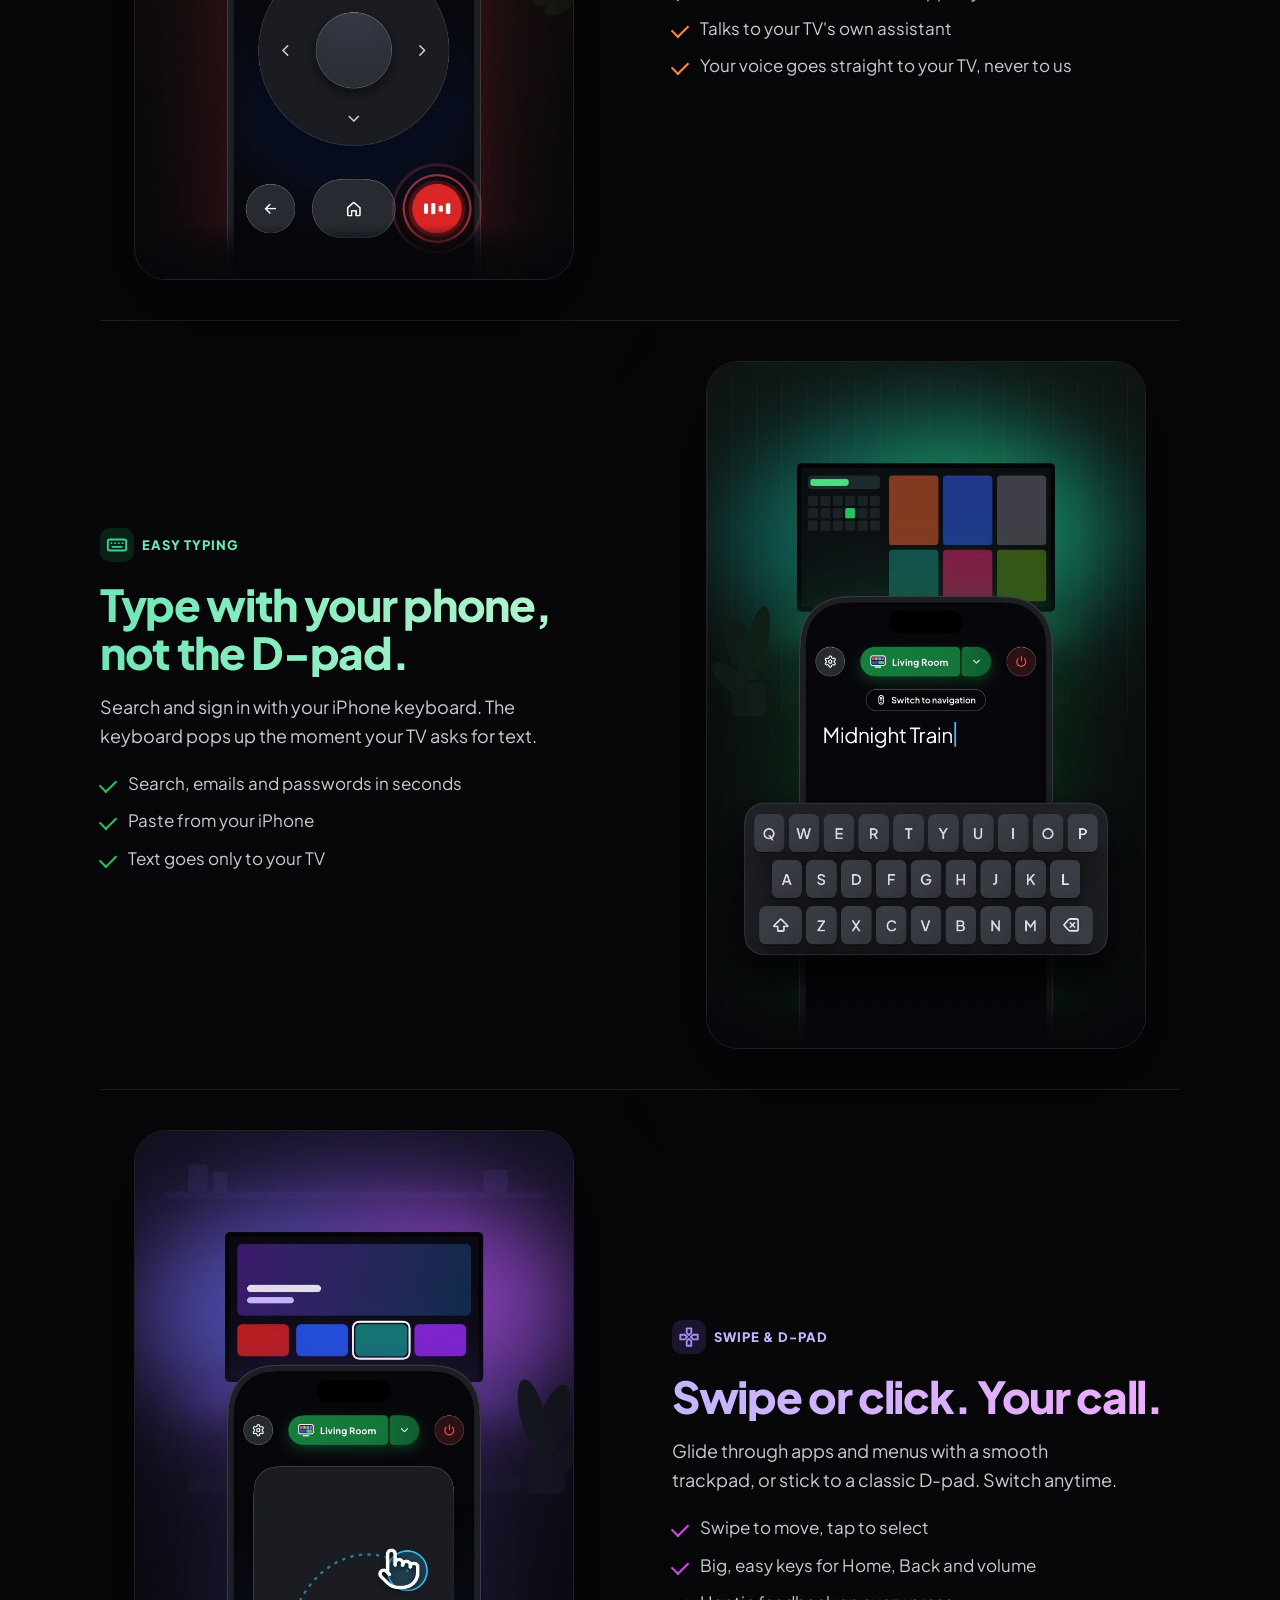
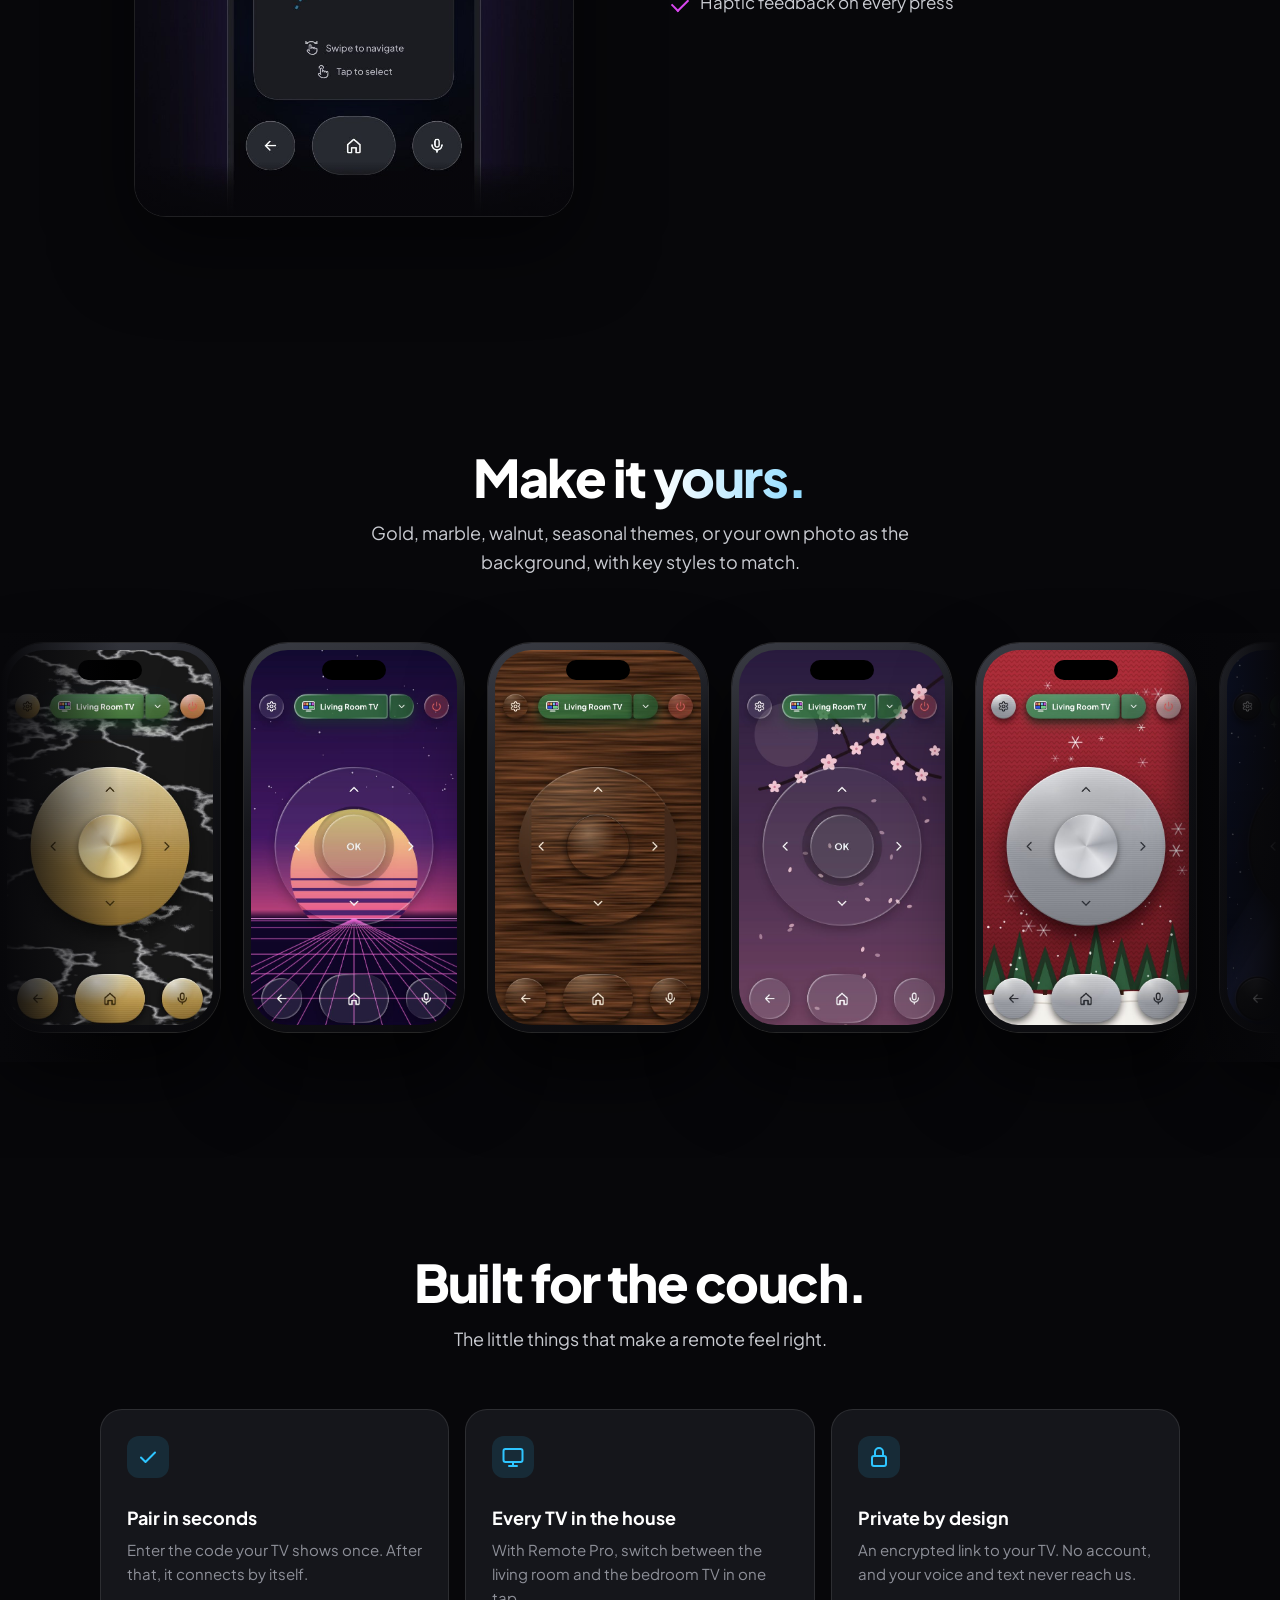
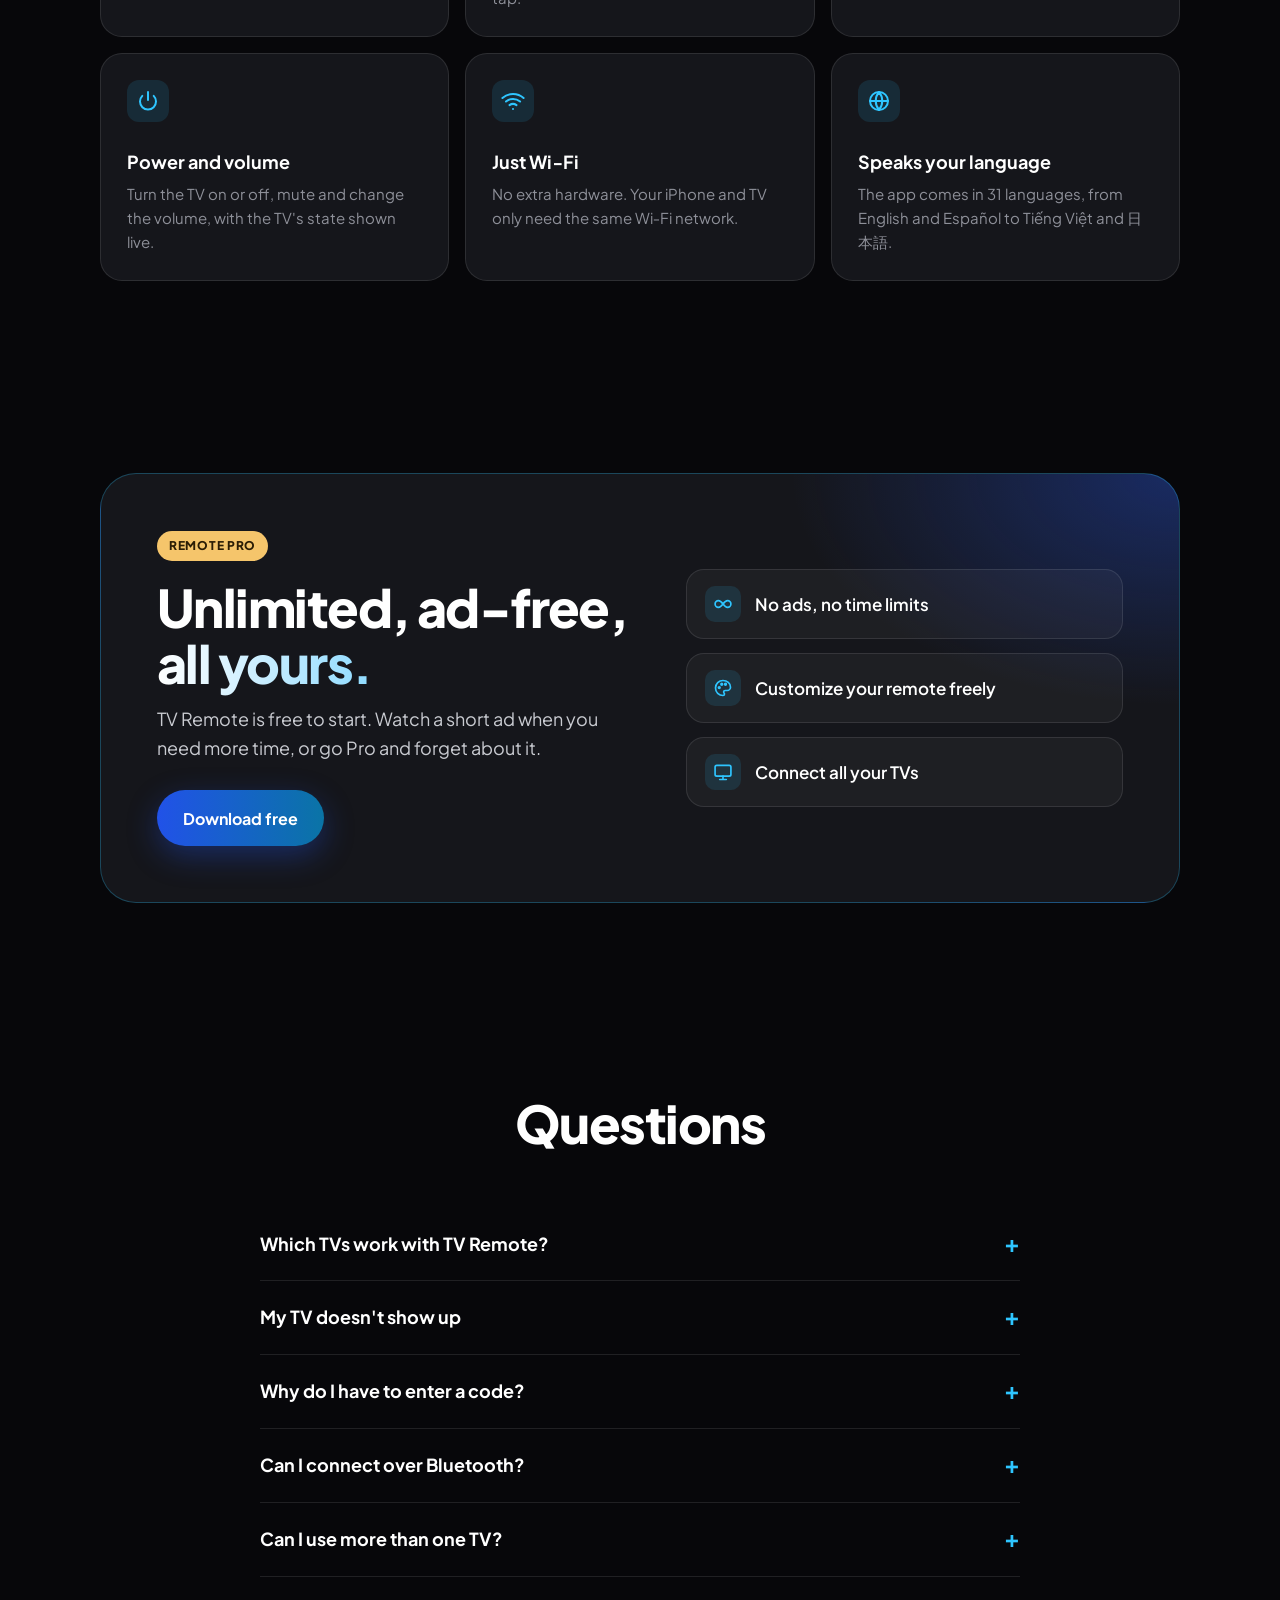
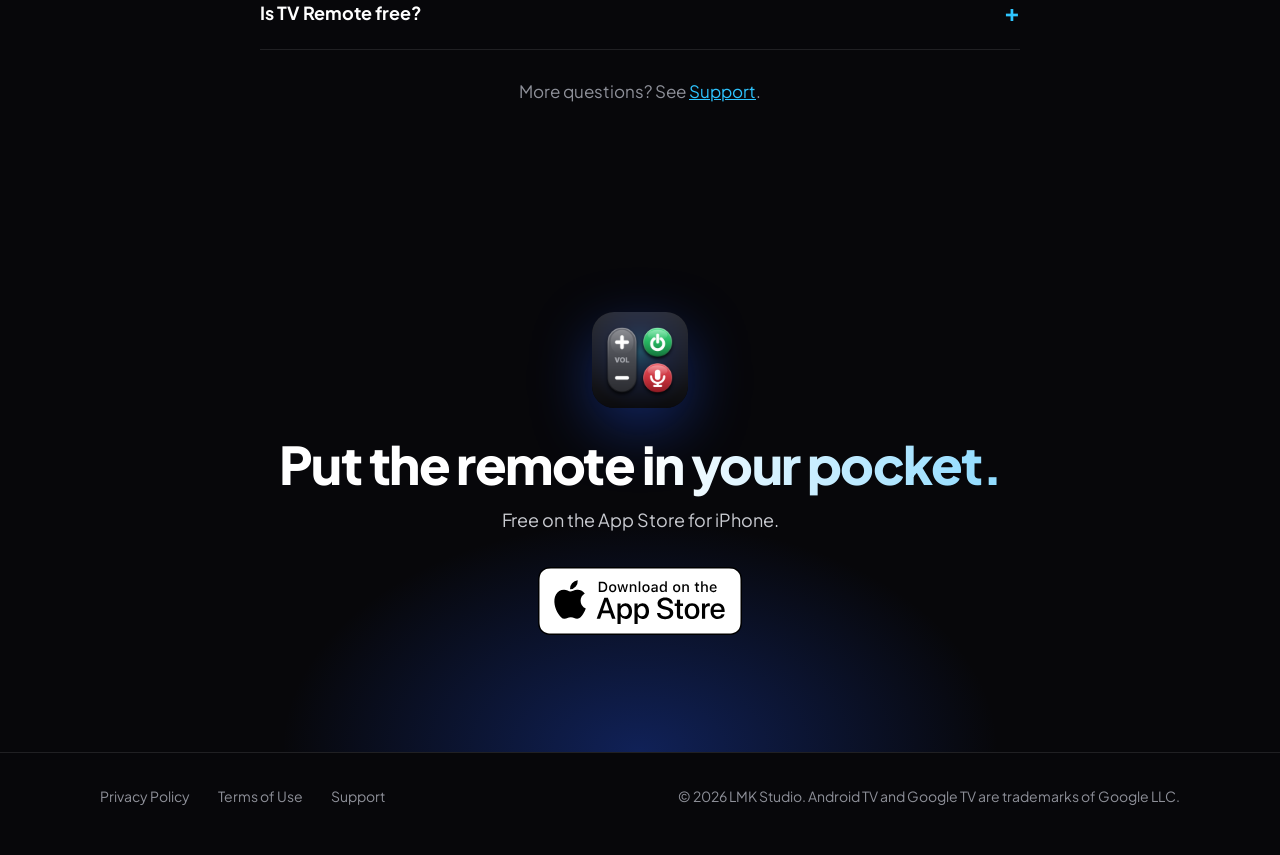
==== commit 7e58341e: "update" ====
--- a/index.html
+++ b/index.html
@@ -58,11 +58,11 @@
       </div>
 
       <div class="feature voice">
-        <div class="feature-art"><img src="assets/scene-voice.jpg" alt="Voice search on the TV Remote app, listening to “Play lo-fi beats on my music app”" loading="lazy"></div>
-        <div>
-          <span class="tag"><svg viewBox="0 0 24 24" fill="none" stroke-width="2" stroke-linecap="round" stroke-linejoin="round"><rect x="9" y="3" width="6" height="11" rx="3"/><path d="M5 11a7 7 0 0 0 14 0M12 18v3"/></svg>Voice Control</span>
+        <div class="feature-art"><video src="assets/scene-voice.mp4" poster="assets/scene-voice.jpg" autoplay muted loop playsinline preload="metadata" aria-label="Tapping the mic in TV Remote: the TV listens and hears “Play lo-fi beats”"></video></div>
+        <div>
+          <span class="tag"><svg viewBox="0 0 24 24" fill="none" stroke-width="2" stroke-linecap="round" stroke-linejoin="round"><rect x="9" y="3" width="6" height="11" rx="3"/><path d="M5 11a7 7 0 0 0 14 0M12 18v3"/></svg>Voice Search</span>
           <h3>Say it. Watch it.</h3>
-          <p>Hold the mic and say what you want to watch. Your TV finds it in a second.</p>
+          <p>Tap the mic and say what you want to watch. Your TV finds it for you.</p>
           <ul>
             <li>Search shows, movies and apps by voice</li>
             <li>Talks to your TV's own assistant</li>
@@ -72,23 +72,23 @@
       </div>
 
       <div class="feature typing flip">
-        <div class="feature-art"><img src="assets/scene-typing.jpg" alt="Typing a search on the TV from the iPhone keyboard" loading="lazy"></div>
+        <div class="feature-art"><video src="assets/scene-typing.mp4" poster="assets/scene-typing.jpg" autoplay muted loop playsinline preload="metadata" aria-label="Typing “Midnight Train” on the iPhone keyboard; the text appears in the TV’s search"></video></div>
         <div>
           <span class="tag"><svg viewBox="0 0 24 24" fill="none" stroke-width="2" stroke-linecap="round" stroke-linejoin="round"><rect x="2" y="6" width="20" height="12" rx="2"/><path d="M6 10h.01M10 10h.01M14 10h.01M18 10h.01M7 14h10"/></svg>Easy Typing</span>
           <h3>Type with your phone, not the D-pad.</h3>
           <p>Search and sign in with your iPhone keyboard. The keyboard pops up the moment your TV asks for text.</p>
           <ul>
             <li>Search, emails and passwords in seconds</li>
-            <li>Autocorrect and paste from your iPhone</li>
+            <li>Paste from your iPhone</li>
             <li>Text goes only to your TV</li>
           </ul>
         </div>
       </div>
 
       <div class="feature trackpad">
-        <div class="feature-art"><img src="assets/scene-trackpad.jpg" alt="Swiping on the trackpad to move through TV menus" loading="lazy"></div>
-        <div>
-          <span class="tag"><svg viewBox="0 0 24 24" fill="none" stroke-width="2" stroke-linecap="round" stroke-linejoin="round"><path d="M9.5 2.5h5v5l-2.5 2.5-2.5-2.5zM9.5 21.5h5v-5L12 14l-2.5 2.5zM2.5 9.5v5h5L10 12 7.5 9.5zM21.5 9.5v5h-5L14 12l2.5-2.5z"/></svg>Trackpad &amp; D-pad</span>
+        <div class="feature-art"><video src="assets/scene-swipe.mp4" poster="assets/scene-swipe.jpg" autoplay muted loop playsinline preload="metadata" aria-label="Swiping on the trackpad moves the TV’s focus along a row, and a tap selects"></video></div>
+        <div>
+          <span class="tag"><svg viewBox="0 0 24 24" fill="none" stroke-width="2" stroke-linecap="round" stroke-linejoin="round"><path d="M9.5 2.5h5v5l-2.5 2.5-2.5-2.5zM9.5 21.5h5v-5L12 14l-2.5 2.5zM2.5 9.5v5h5L10 12 7.5 9.5zM21.5 9.5v5h-5L14 12l2.5-2.5z"/></svg>Swipe &amp; D-pad</span>
           <h3>Swipe or click. Your call.</h3>
           <p>Glide through apps and menus with a smooth trackpad, or stick to a classic D-pad. Switch anytime.</p>
           <ul>
@@ -149,7 +149,7 @@
         <div class="card">
           <svg viewBox="0 0 24 24" fill="none" stroke-width="2" stroke-linecap="round" stroke-linejoin="round"><rect x="2.5" y="4" width="19" height="13" rx="2"/><path d="M12 17v4M8 21h8"/></svg>
           <h4>Every TV in the house</h4>
-          <p>Switch between the living room and the bedroom TV in one tap.</p>
+          <p>With Remote Pro, switch between the living room and the bedroom TV in one tap.</p>
         </div>
         <div class="card">
           <svg viewBox="0 0 24 24" fill="none" stroke-width="2" stroke-linecap="round" stroke-linejoin="round"><rect x="5" y="11" width="14" height="10" rx="2"/><path d="M8 11V7a4 4 0 0 1 8 0v4"/></svg>
@@ -167,9 +167,9 @@
           <p>No extra hardware. Your iPhone and TV only need the same Wi‑Fi network.</p>
         </div>
         <div class="card">
-          <svg viewBox="0 0 24 24" fill="none" stroke-width="2" stroke-linecap="round" stroke-linejoin="round"><path d="M4 11l8-7 8 7v9a1 1 0 0 1-1 1h-5v-6h-4v6H5a1 1 0 0 1-1-1z"/></svg>
-          <h4>All the keys you know</h4>
-          <p>Home, Back, D-pad and OK, laid out big and clear for one-handed use.</p>
+          <svg viewBox="0 0 24 24" fill="none" stroke-width="2" stroke-linecap="round" stroke-linejoin="round"><circle cx="12" cy="12" r="9"/><path d="M3 12h18M12 3a14 14 0 0 1 0 18M12 3a14 14 0 0 0 0 18"/></svg>
+          <h4>Speaks your language</h4>
+          <p>The app comes in 31 languages, from English and Español to Tiếng Việt and 日本語.</p>
         </div>
       </div>
     </div>
@@ -181,7 +181,7 @@
         <div>
           <span class="pro-badge">REMOTE PRO</span>
           <h2>Unlimited, ad-free, <span class="grad">all yours.</span></h2>
-          <p>TV Remote is free to start. Watch a short ad when you need more time, or go Pro once and forget about it.</p>
+          <p>TV Remote is free to start. Watch a short ad when you need more time, or go Pro and forget about it.</p>
           <a class="btn btn-primary" href="https://apps.apple.com/app/id6826484545">Download free</a>
         </div>
         <ul class="pro-list">
@@ -199,7 +199,7 @@
       <div class="faq">
         <details>
           <summary>Which TVs work with TV Remote?</summary>
-          <p>TVs and streaming devices that run Android TV or Google TV.</p>
+          <p>TVs and streaming devices that run Android TV or Google TV, such as Sony and Philips TVs, Chromecast with Google TV and NVIDIA Shield. Samsung, LG, Roku and Fire TV use their own systems and don't work with TV Remote.</p>
         </details>
         <details>
           <summary>My TV doesn't show up</summary>
@@ -214,10 +214,15 @@
           <p>No. iPhone can't connect to a TV's remote service over Bluetooth, so TV Remote works over Wi‑Fi only.</p>
         </details>
         <details>
+          <summary>Can I use more than one TV?</summary>
+          <p>The free version works with one TV at a time. To switch to another TV, remove the paired one from the list of TVs. Remote Pro pairs all your TVs.</p>
+        </details>
+        <details>
           <summary>Is TV Remote free?</summary>
-          <p>Yes, it's free to download and use. Free use comes in blocks of time; watch a short ad for more, or get Remote Pro for unlimited use with no ads, every remote style and all your TVs.</p>
-        </details>
-      </div>
+          <p>Yes, it's free to download and use. You get some free time the first time you connect a TV; when it runs out, watch a short ad for more, or get Remote Pro for unlimited use with no ads, every remote style and all your TVs.</p>
+        </details>
+      </div>
+      <p class="faq-more">More questions? See <a href="support.html#faq">Support</a>.</p>
     </div>
   </section>
 
@@ -238,5 +243,14 @@
       <span class="copy">&copy; 2026 LMK Studio. Android TV and Google TV are trademarks of Google LLC.</span>
     </div>
   </footer>
+  <script>
+    // Reduced motion: the feature videos stay on their poster frame.
+    if (matchMedia('(prefers-reduced-motion: reduce)').matches) {
+      document.querySelectorAll('.feature-art video').forEach(function (video) {
+        video.removeAttribute('autoplay');
+        video.pause();
+      });
+    }
+  </script>
 </body>
 </html>
--- a/landing.css
+++ b/landing.css
@@ -122,7 +122,7 @@
   position: relative; width: 100%; max-width: 440px; justify-self: center; border-radius: 32px; overflow: hidden;
   border: 1px solid var(--border); box-shadow: 0 30px 80px rgba(0, 0, 0, 0.5);
 }
-.feature-art img { width: 100%; aspect-ratio: 804 / 1227; object-fit: cover; }
+.feature-art video { display: block; width: 100%; aspect-ratio: 804 / 1258; object-fit: cover; }
 .feature-art::after { content: ""; position: absolute; inset: auto 0 0; height: 8%; background: linear-gradient(transparent, rgba(7, 7, 10, 0.6)); }
 .tag {
   display: inline-flex; align-items: center; gap: 8px; margin-bottom: 18px;
@@ -187,6 +187,8 @@
 .faq summary::after { content: "+"; color: var(--accent); font-size: 24px; line-height: 1; transition: transform 0.2s ease; }
 .faq details[open] summary::after { transform: rotate(45deg); }
 .faq details p { margin: 0 0 22px; color: var(--text-body); }
+.faq-more { max-width: 760px; margin: 28px auto 0; text-align: center; color: var(--text-muted); }
+.faq-more a { color: var(--accent); }
 
 /* Final CTA + footer */
 .final { text-align: center; padding: 110px 0; position: relative; overflow: hidden; }
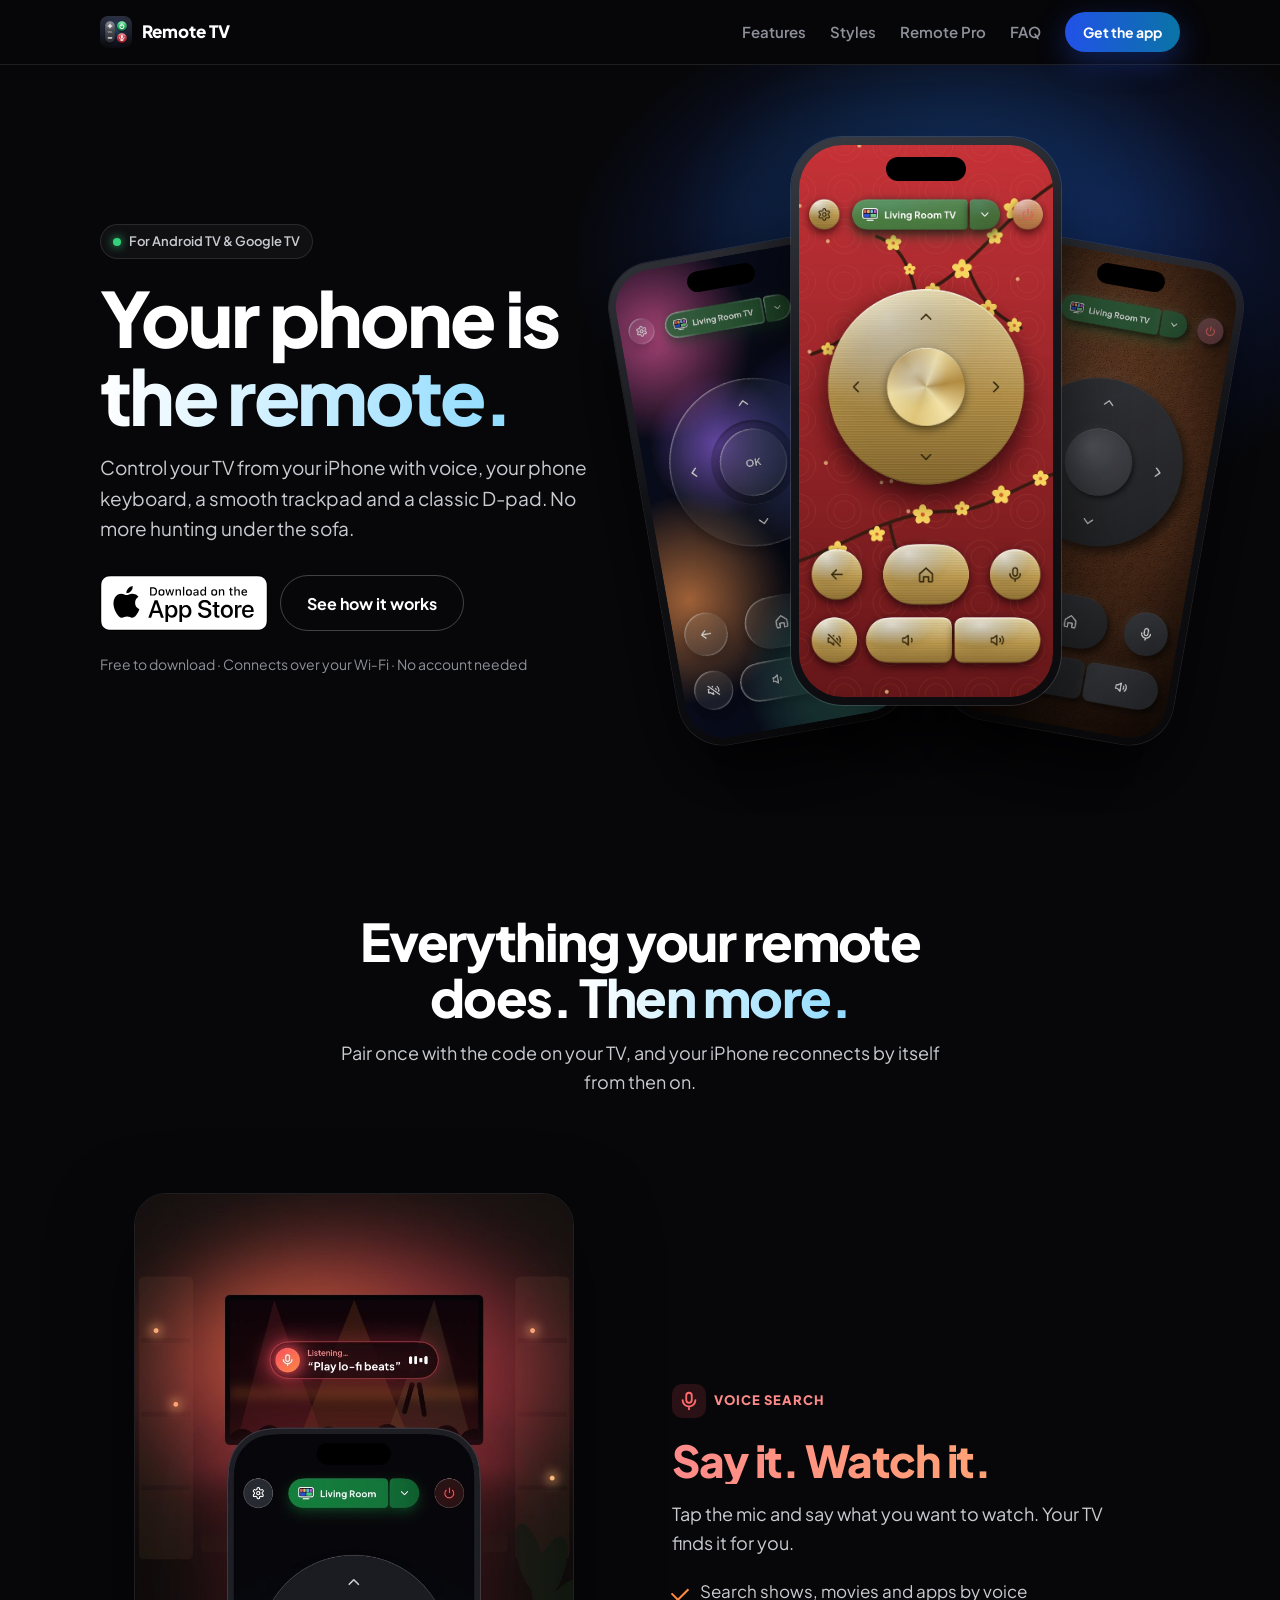
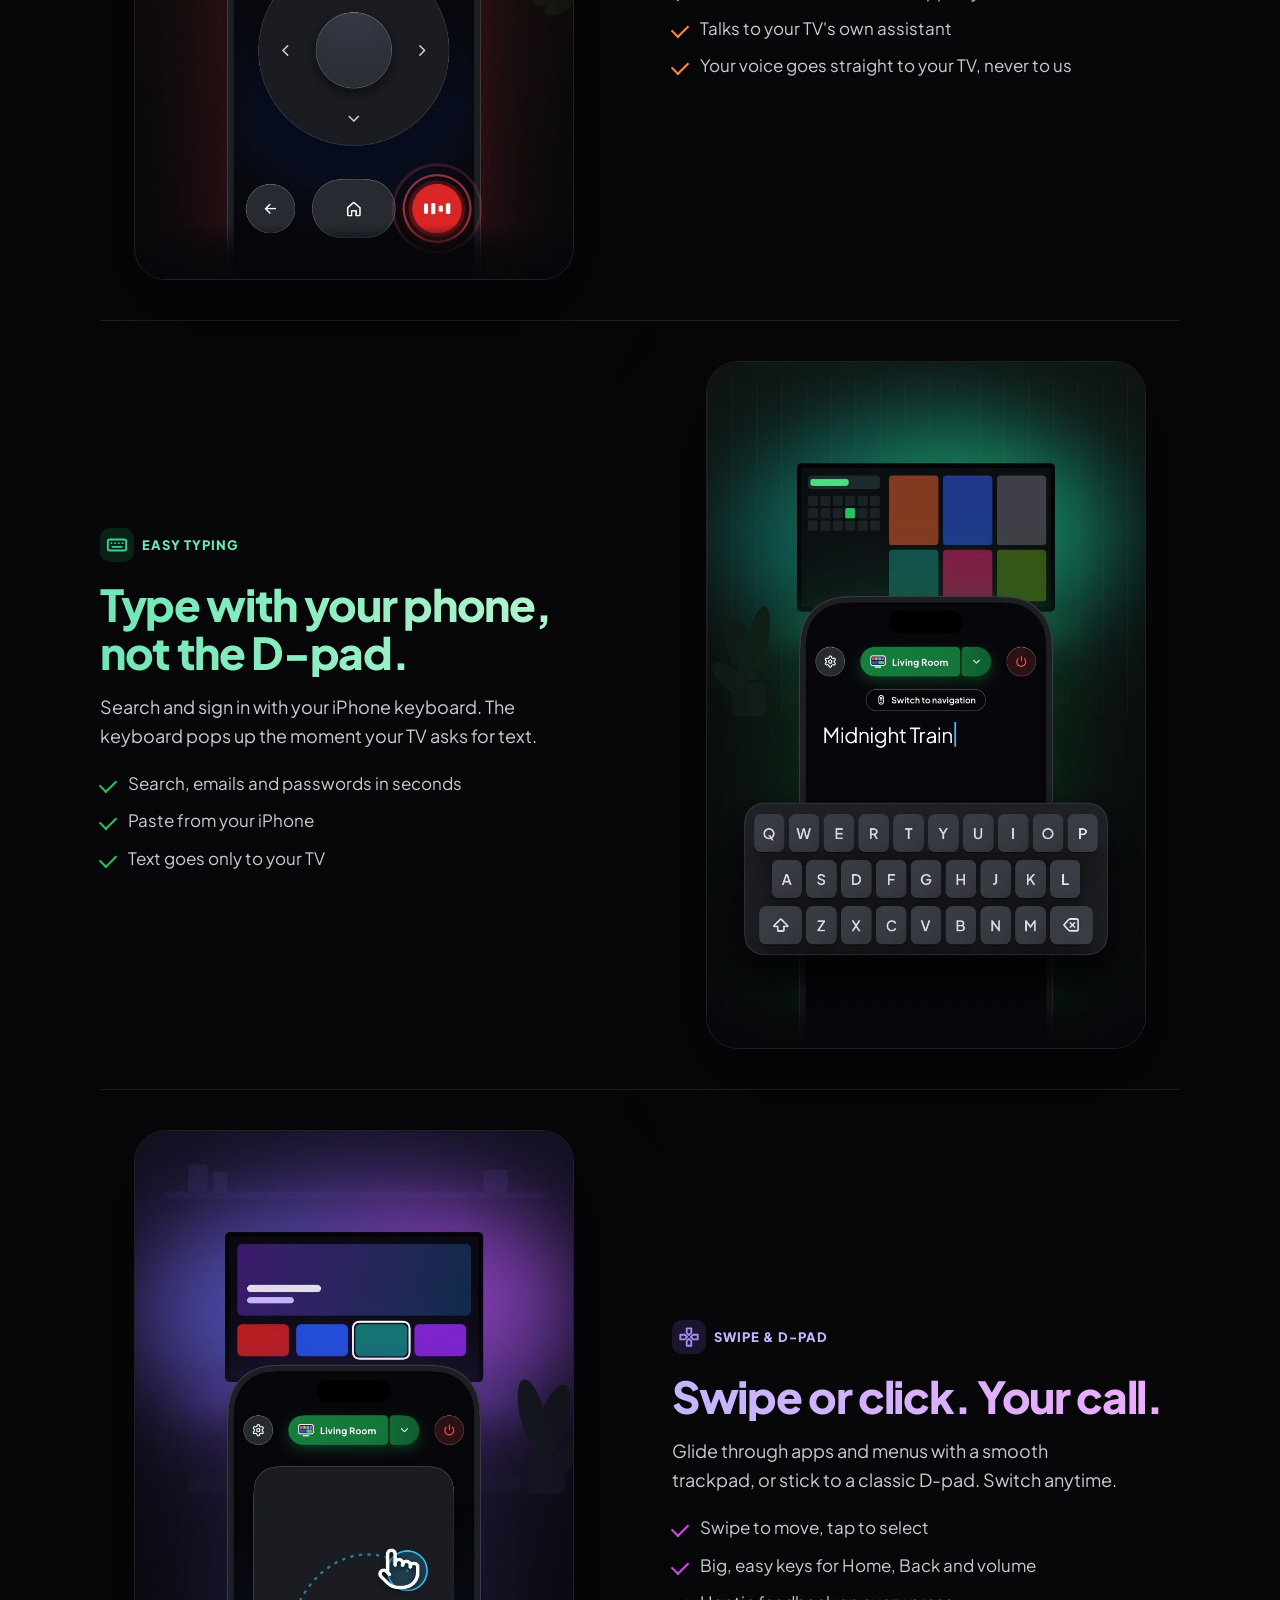
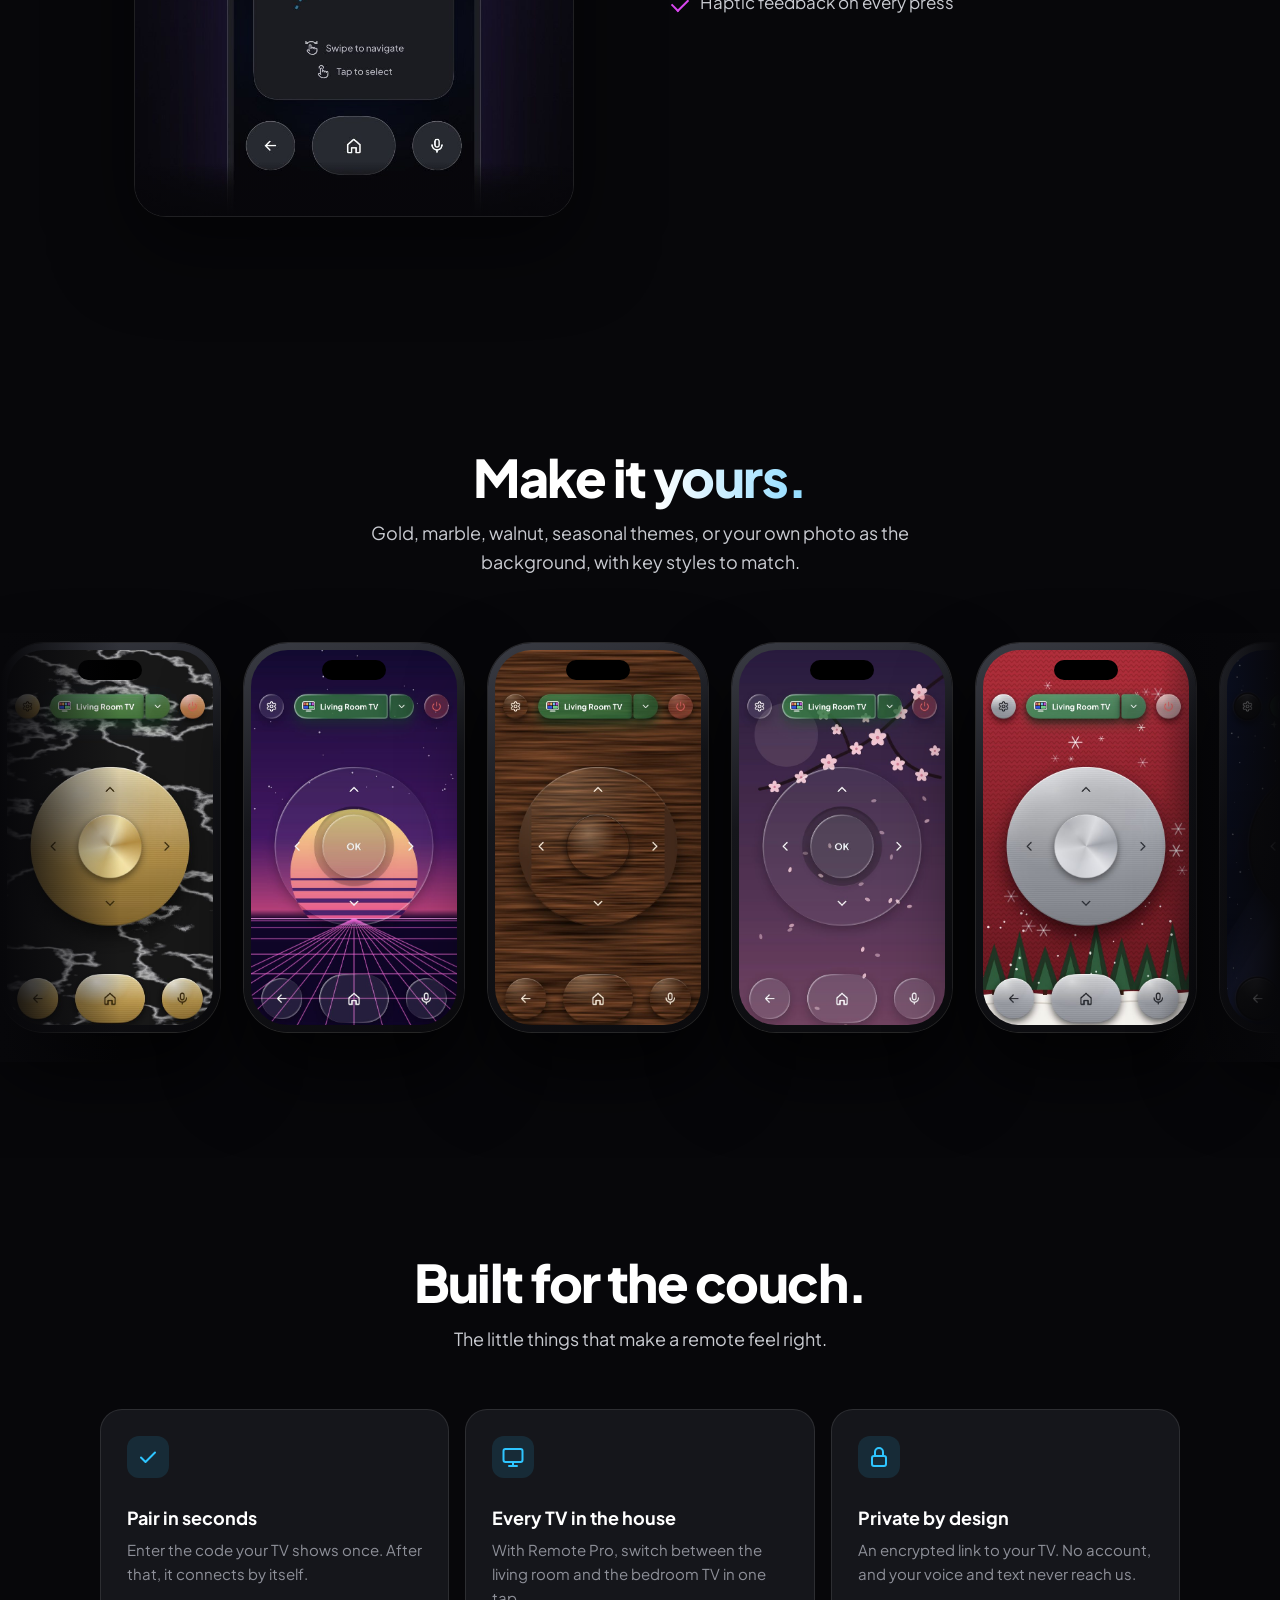
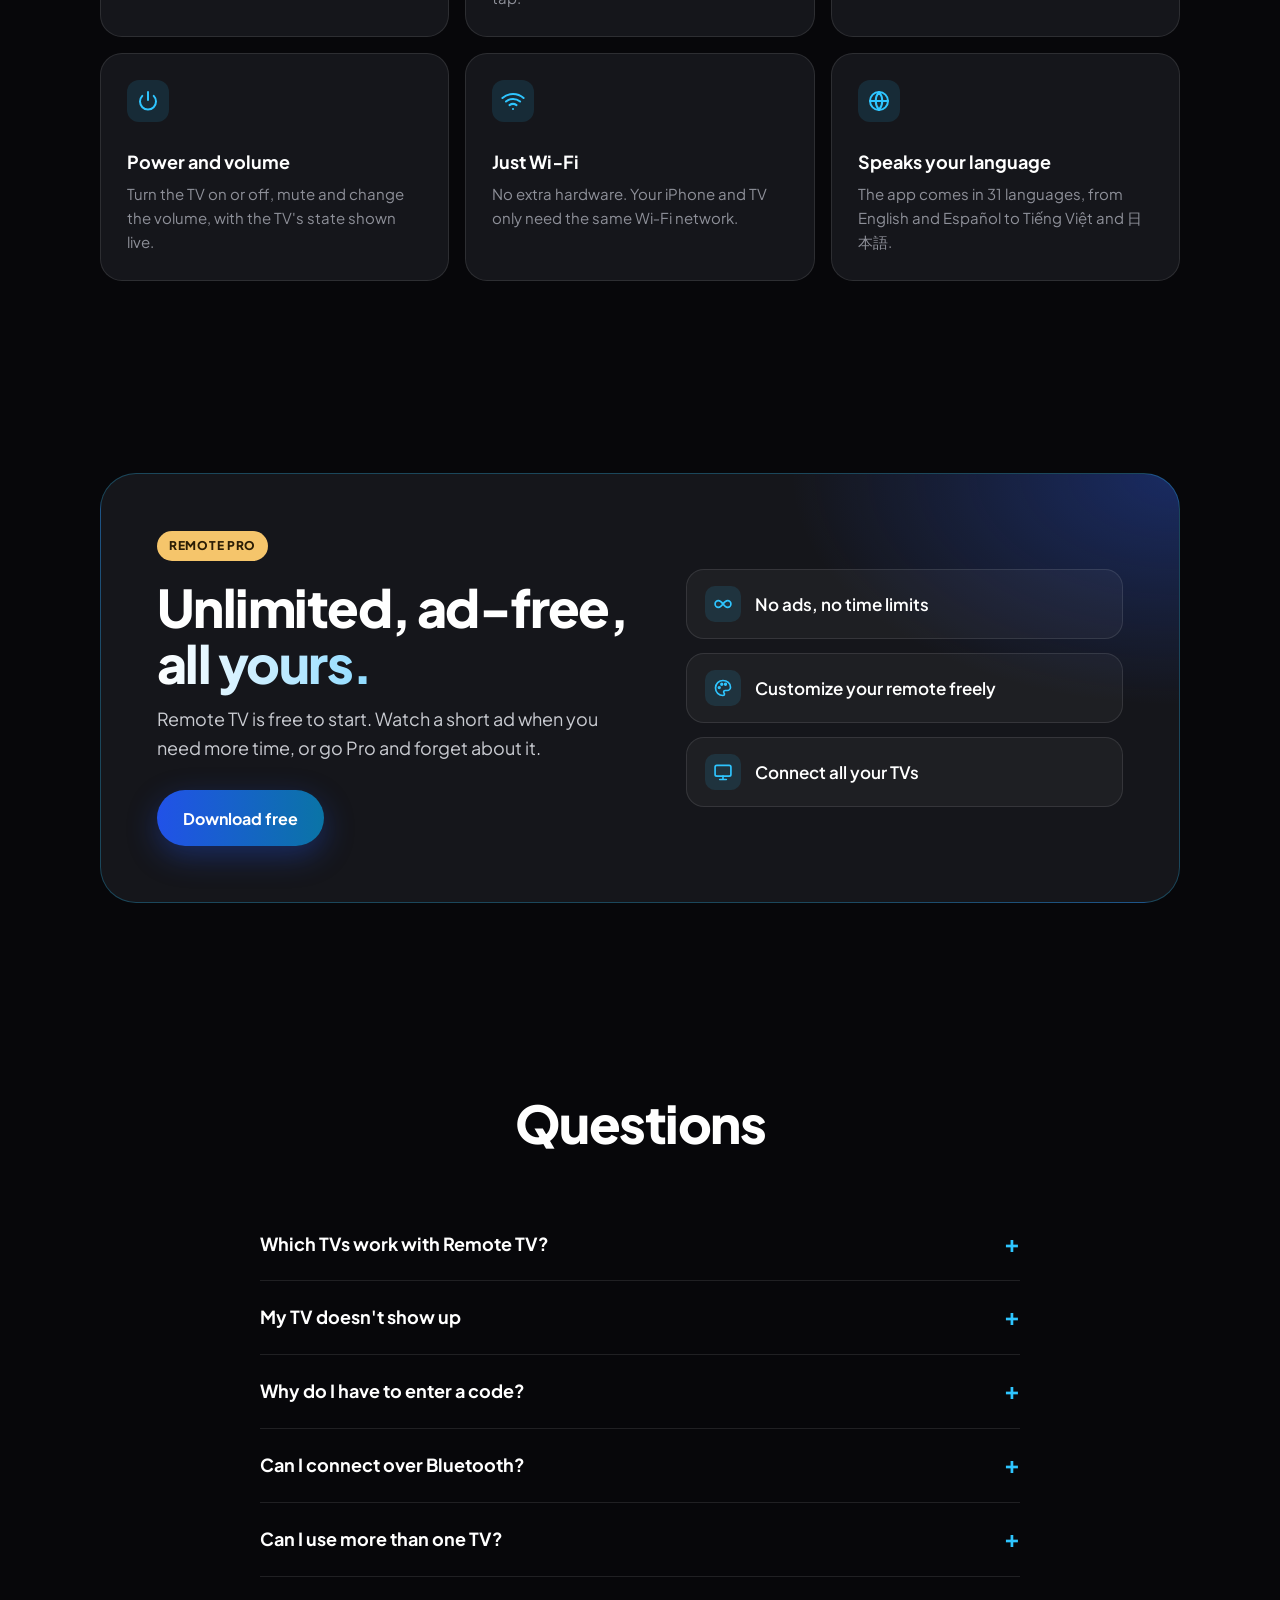
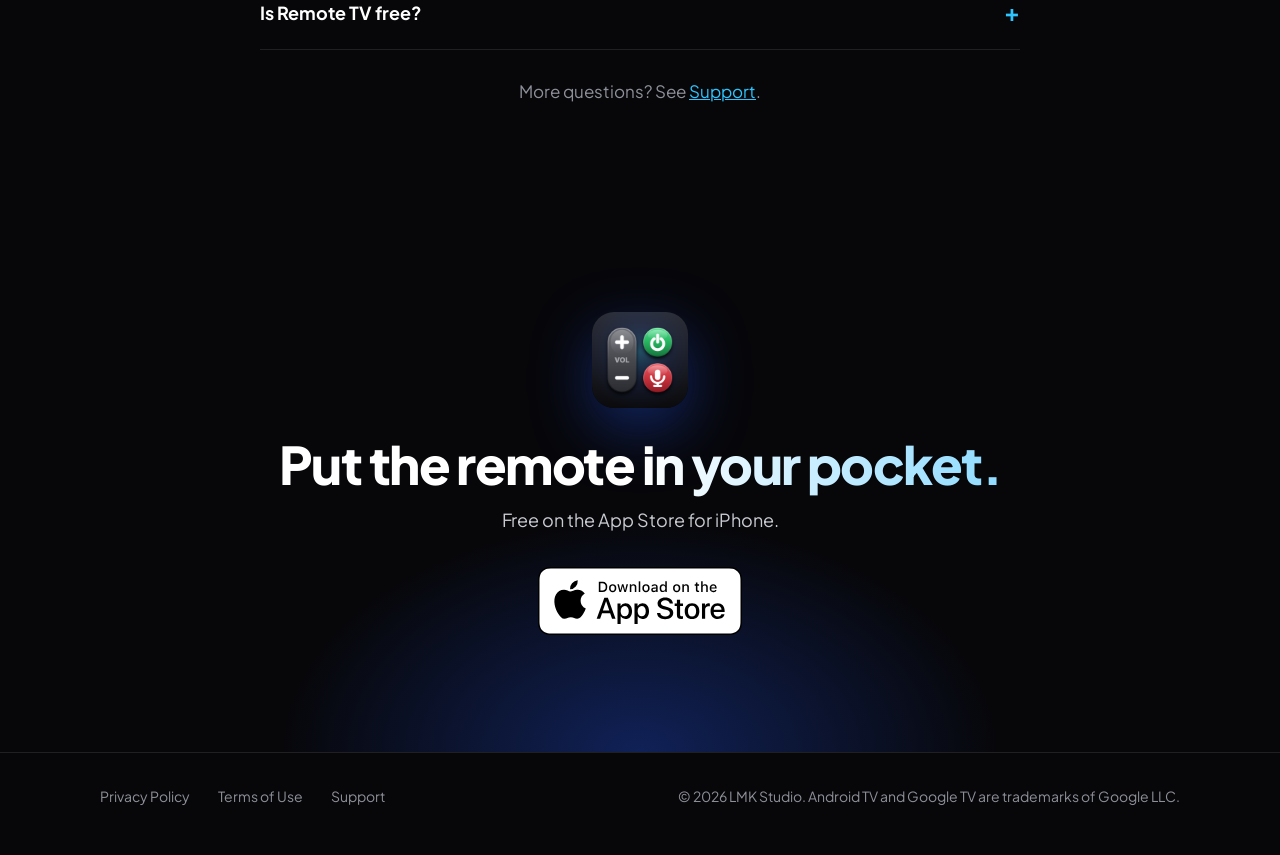
==== commit f2b28a4a: "update" ====
--- a/index.html
+++ b/index.html
@@ -3,9 +3,9 @@
 <head>
   <meta charset="utf-8">
   <meta name="viewport" content="width=device-width, initial-scale=1">
-  <title>TV Remote for Android TV &amp; Google TV</title>
+  <title>Remote TV for Android TV &amp; Google TV</title>
   <meta name="description" content="Turn your iPhone into a remote for Android TV and Google TV: voice search, typing with your phone keyboard, a smooth trackpad, and remote styles you make your own.">
-  <meta property="og:title" content="TV Remote: your phone is the remote">
+  <meta property="og:title" content="Remote TV: your phone is the remote">
   <meta property="og:description" content="Voice, keyboard, trackpad and D-pad for Android TV and Google TV, right on your iPhone.">
   <meta property="og:image" content="assets/tet-gold.jpg">
   <meta name="theme-color" content="#07070A">
@@ -19,7 +19,7 @@
 <body>
   <nav class="nav">
     <div class="wrap">
-      <a class="brand" href="./"><img src="assets/icon.png" alt="">TV Remote</a>
+      <a class="brand" href="./"><img src="assets/icon.png" alt="">Remote TV</a>
       <div class="nav-links">
         <a href="#features">Features</a>
         <a href="#styles">Styles</a>
@@ -58,7 +58,7 @@
       </div>
 
       <div class="feature voice">
-        <div class="feature-art"><video src="assets/scene-voice.mp4" poster="assets/scene-voice.jpg" autoplay muted loop playsinline preload="metadata" aria-label="Tapping the mic in TV Remote: the TV listens and hears “Play lo-fi beats”"></video></div>
+        <div class="feature-art"><video src="assets/scene-voice.mp4" poster="assets/scene-voice.jpg" autoplay muted loop playsinline preload="metadata" aria-label="Tapping the mic in Remote TV: the TV listens and hears “Play lo-fi beats”"></video></div>
         <div>
           <span class="tag"><svg viewBox="0 0 24 24" fill="none" stroke-width="2" stroke-linecap="round" stroke-linejoin="round"><rect x="9" y="3" width="6" height="11" rx="3"/><path d="M5 11a7 7 0 0 0 14 0M12 18v3"/></svg>Voice Search</span>
           <h3>Say it. Watch it.</h3>
@@ -181,7 +181,7 @@
         <div>
           <span class="pro-badge">REMOTE PRO</span>
           <h2>Unlimited, ad-free, <span class="grad">all yours.</span></h2>
-          <p>TV Remote is free to start. Watch a short ad when you need more time, or go Pro and forget about it.</p>
+          <p>Remote TV is free to start. Watch a short ad when you need more time, or go Pro and forget about it.</p>
           <a class="btn btn-primary" href="https://apps.apple.com/app/id6826484545">Download free</a>
         </div>
         <ul class="pro-list">
@@ -198,8 +198,8 @@
       <div class="section-head"><h2>Questions</h2></div>
       <div class="faq">
         <details>
-          <summary>Which TVs work with TV Remote?</summary>
-          <p>TVs and streaming devices that run Android TV or Google TV, such as Sony and Philips TVs, Chromecast with Google TV and NVIDIA Shield. Samsung, LG, Roku and Fire TV use their own systems and don't work with TV Remote.</p>
+          <summary>Which TVs work with Remote TV?</summary>
+          <p>TVs and streaming devices that run Android TV or Google TV, such as Sony and Philips TVs, Chromecast with Google TV and NVIDIA Shield. Samsung, LG, Roku and Fire TV use their own systems and don't work with Remote TV.</p>
         </details>
         <details>
           <summary>My TV doesn't show up</summary>
@@ -211,14 +211,14 @@
         </details>
         <details>
           <summary>Can I connect over Bluetooth?</summary>
-          <p>No. iPhone can't connect to a TV's remote service over Bluetooth, so TV Remote works over Wi‑Fi only.</p>
+          <p>No. iPhone can't connect to a TV's remote service over Bluetooth, so Remote TV works over Wi‑Fi only.</p>
         </details>
         <details>
           <summary>Can I use more than one TV?</summary>
           <p>The free version works with one TV at a time. To switch to another TV, remove the paired one from the list of TVs. Remote Pro pairs all your TVs.</p>
         </details>
         <details>
-          <summary>Is TV Remote free?</summary>
+          <summary>Is Remote TV free?</summary>
           <p>Yes, it's free to download and use. You get some free time the first time you connect a TV; when it runs out, watch a short ad for more, or get Remote Pro for unlimited use with no ads, every remote style and all your TVs.</p>
         </details>
       </div>
@@ -228,7 +228,7 @@
 
   <section class="final">
     <div class="wrap">
-      <img class="app-icon" src="assets/icon.png" alt="TV Remote app icon">
+      <img class="app-icon" src="assets/icon.png" alt="Remote TV app icon">
       <h2>Put the remote <span class="grad">in your pocket.</span></h2>
       <p>Free on the App Store for iPhone.</p>
       <a class="store-badge" href="https://apps.apple.com/app/id6826484545"><img src="assets/app-store-badge.svg" alt="Download on the App Store" width="168" height="56"></a>
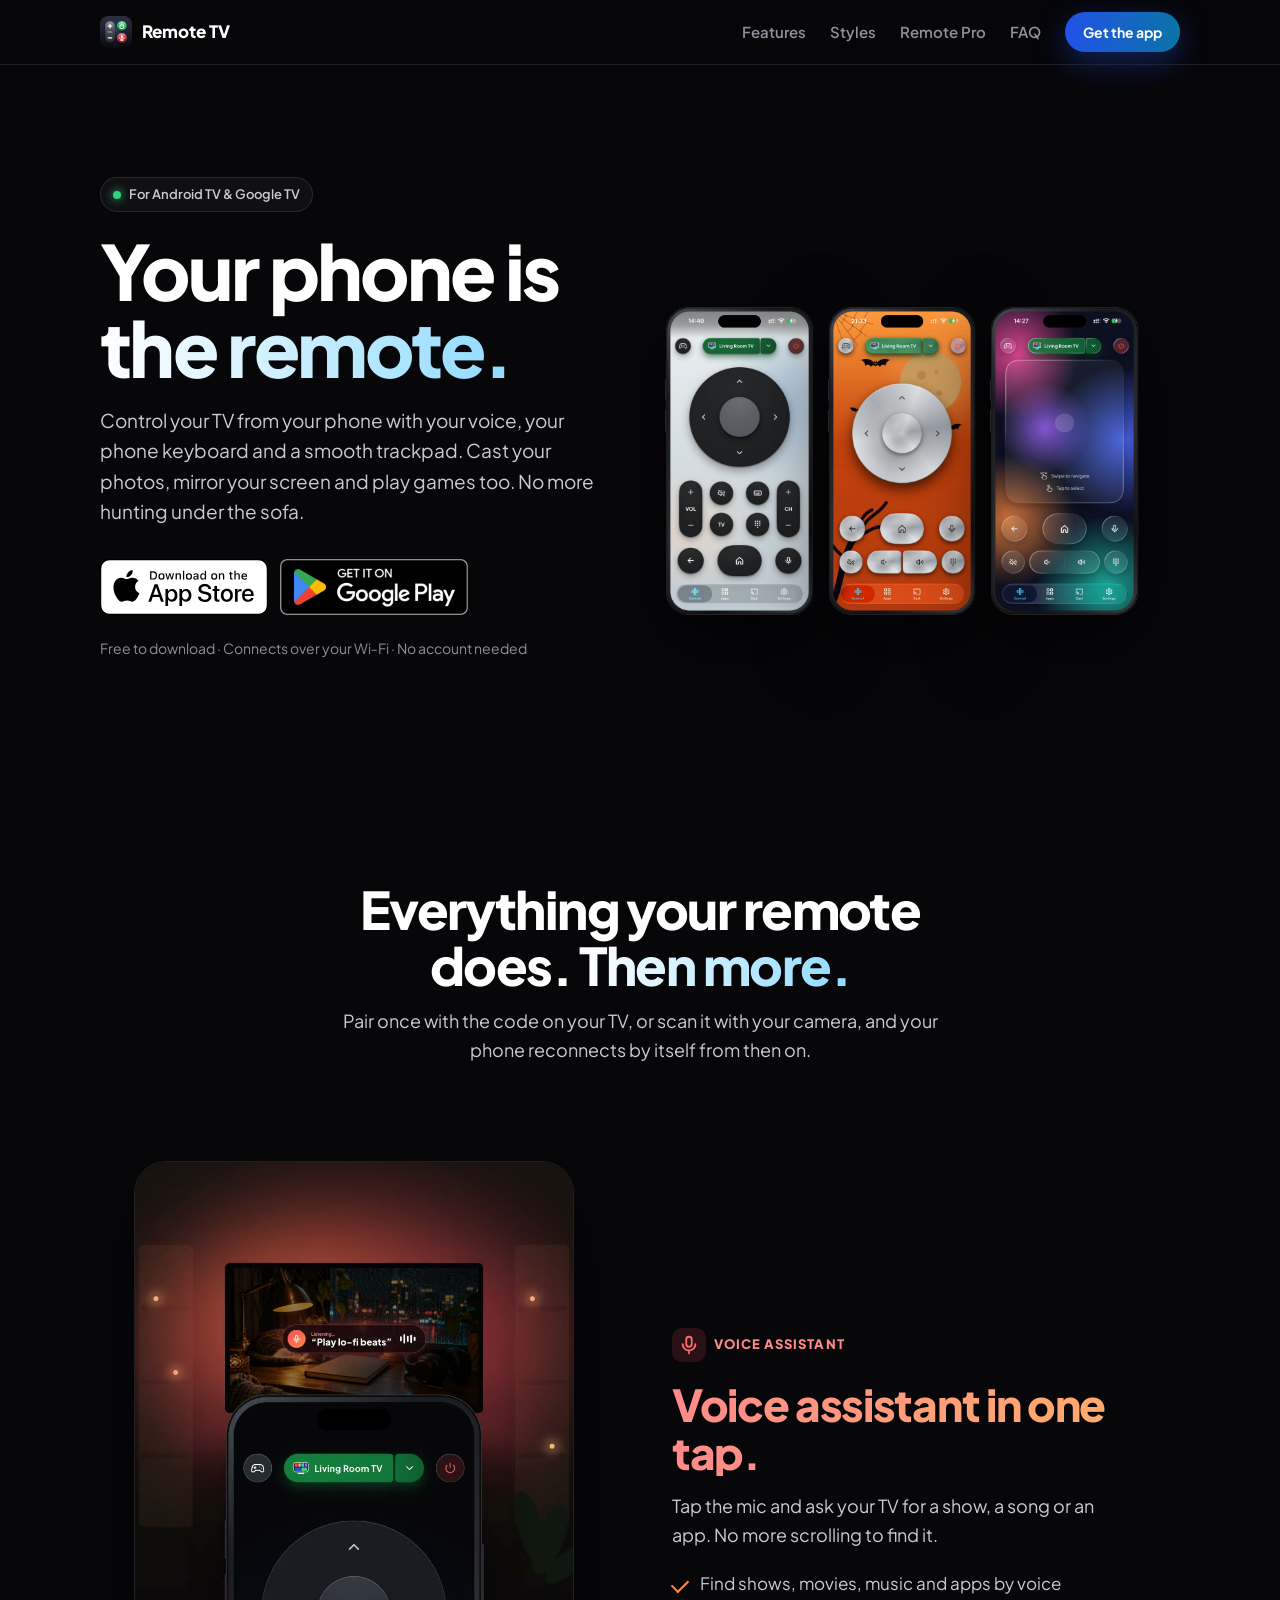
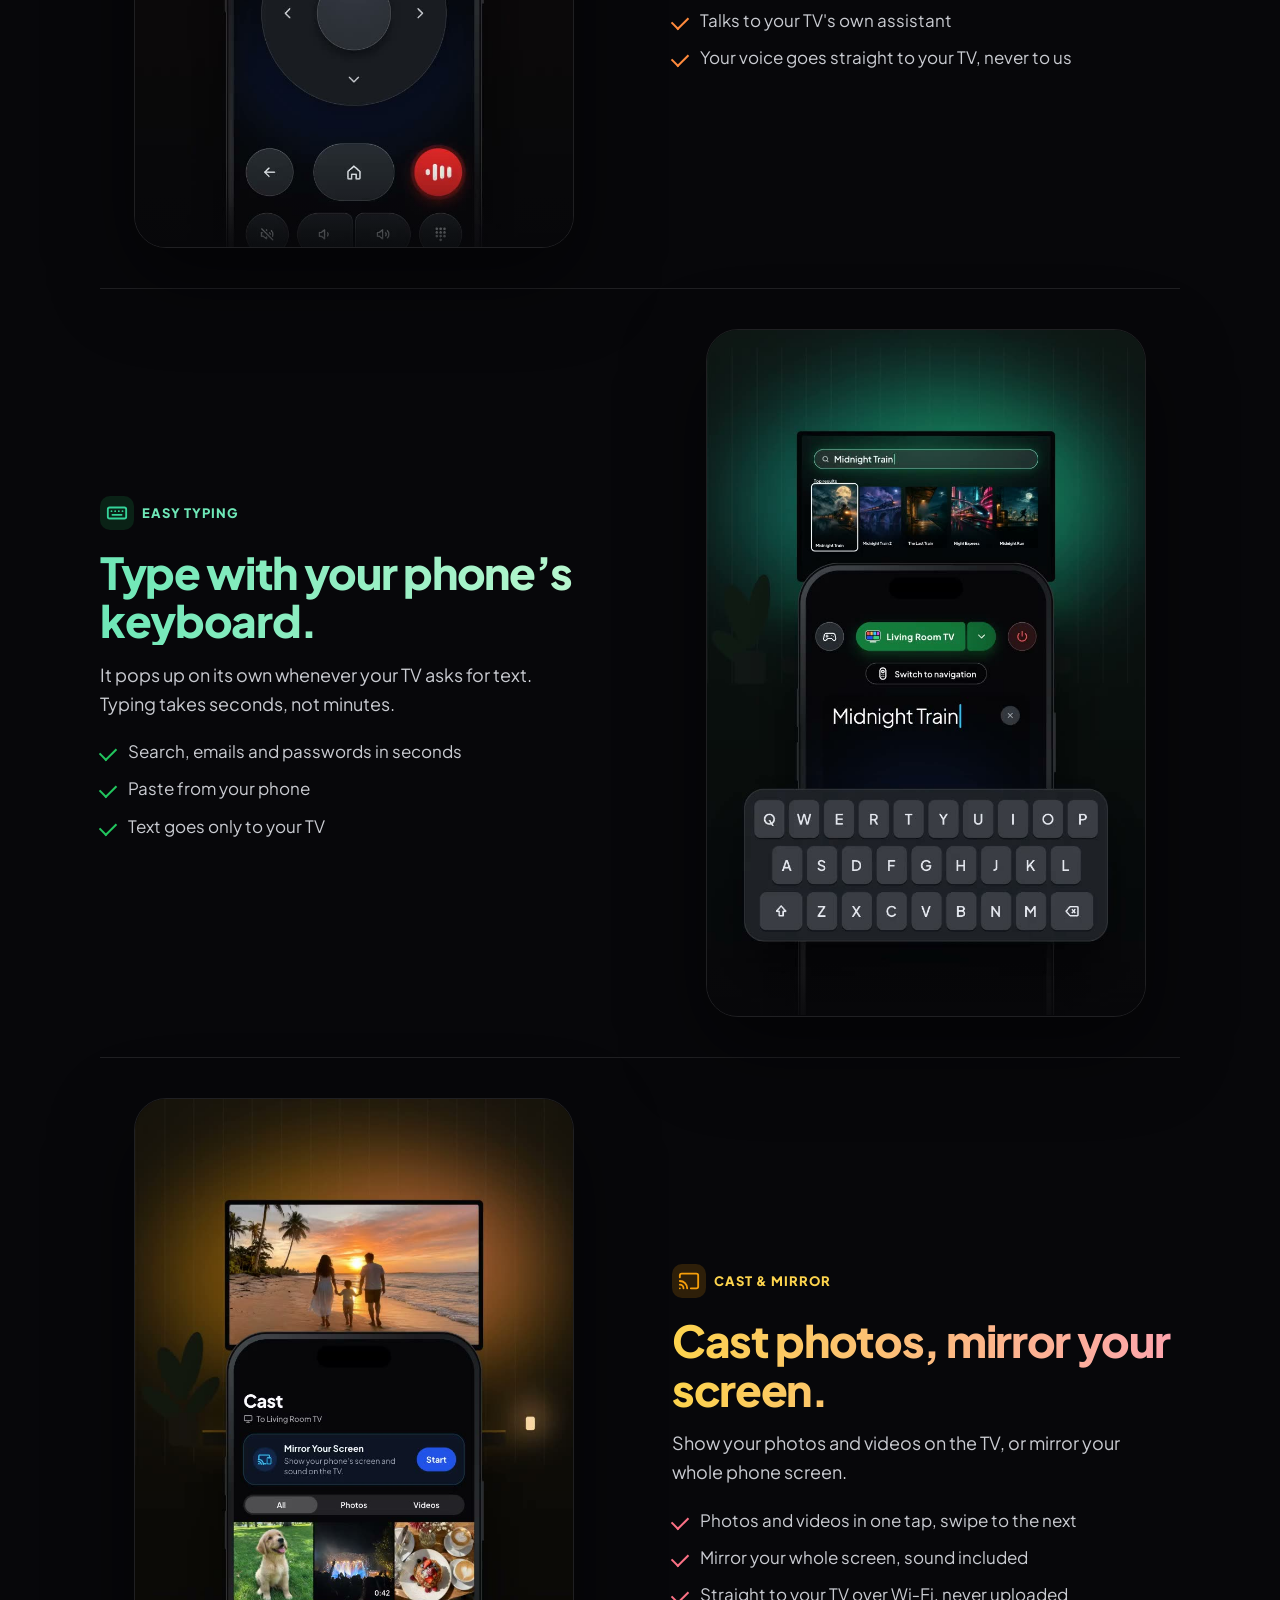
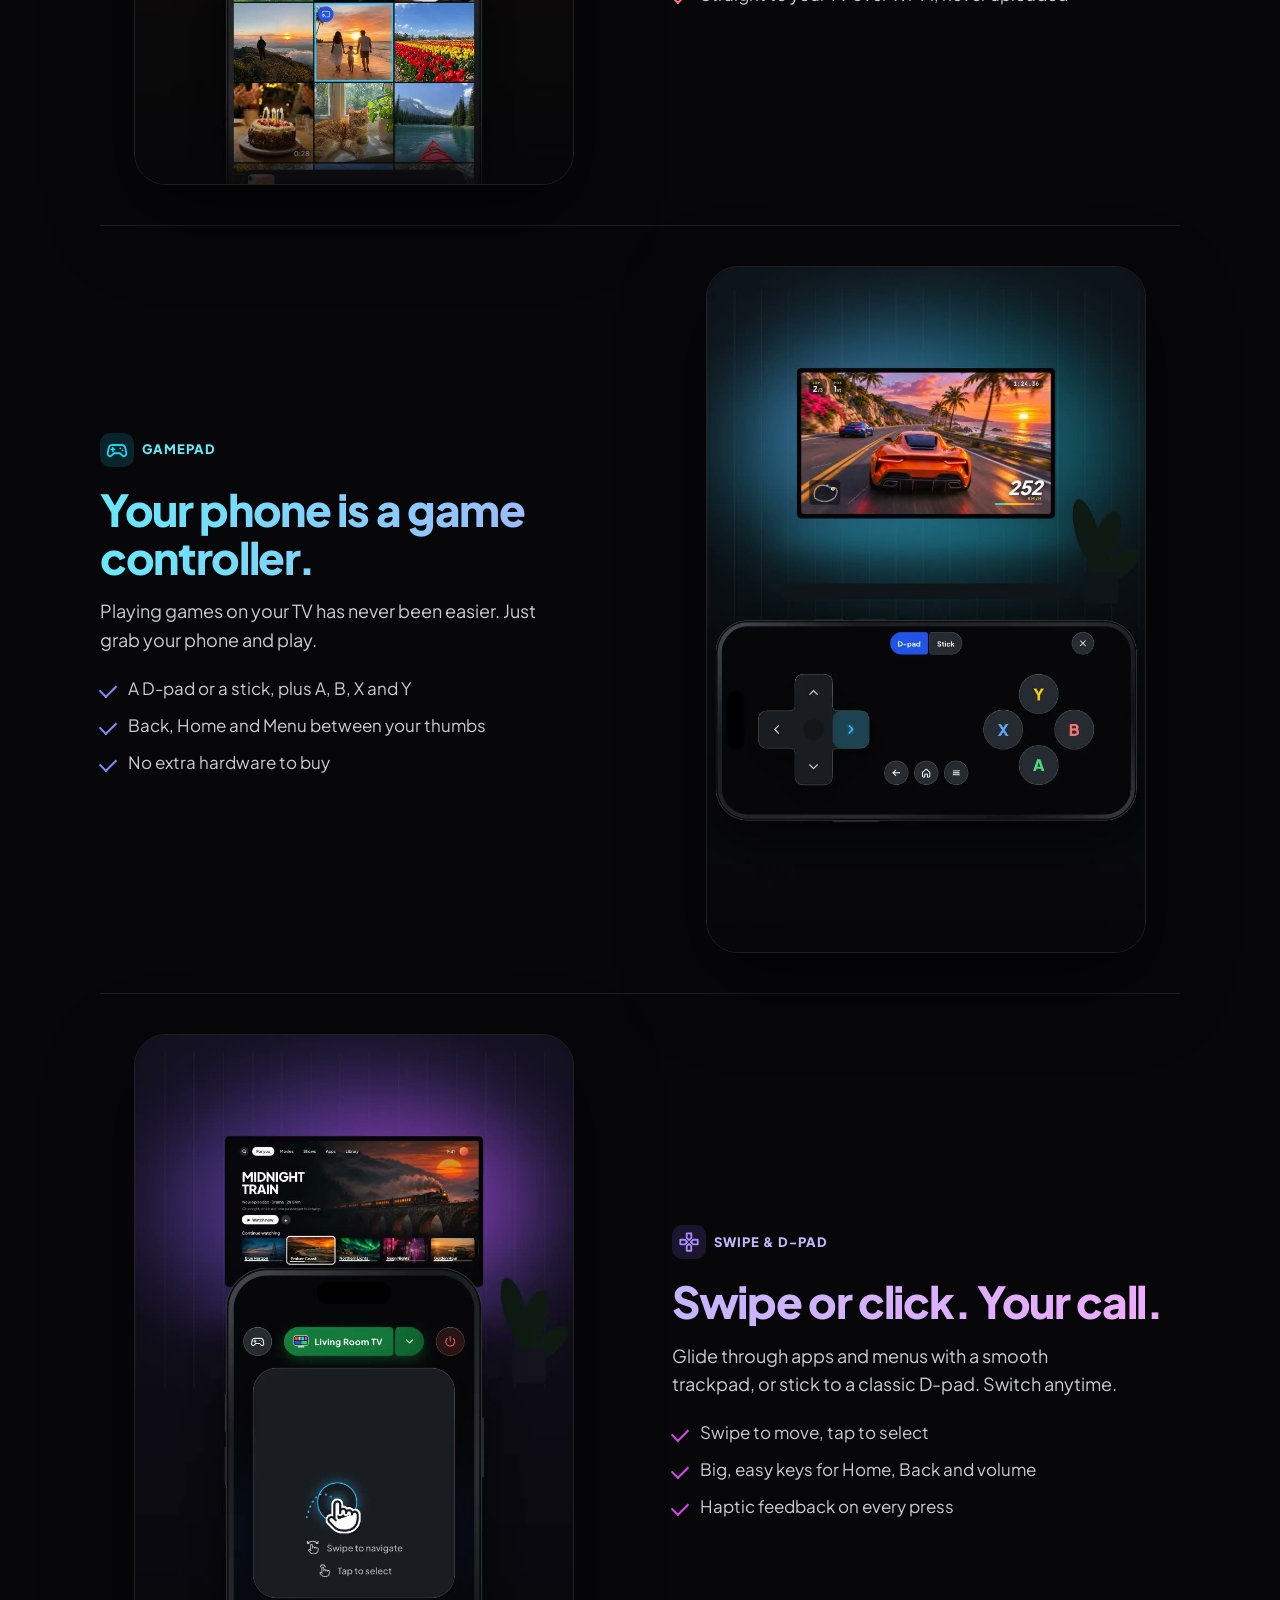
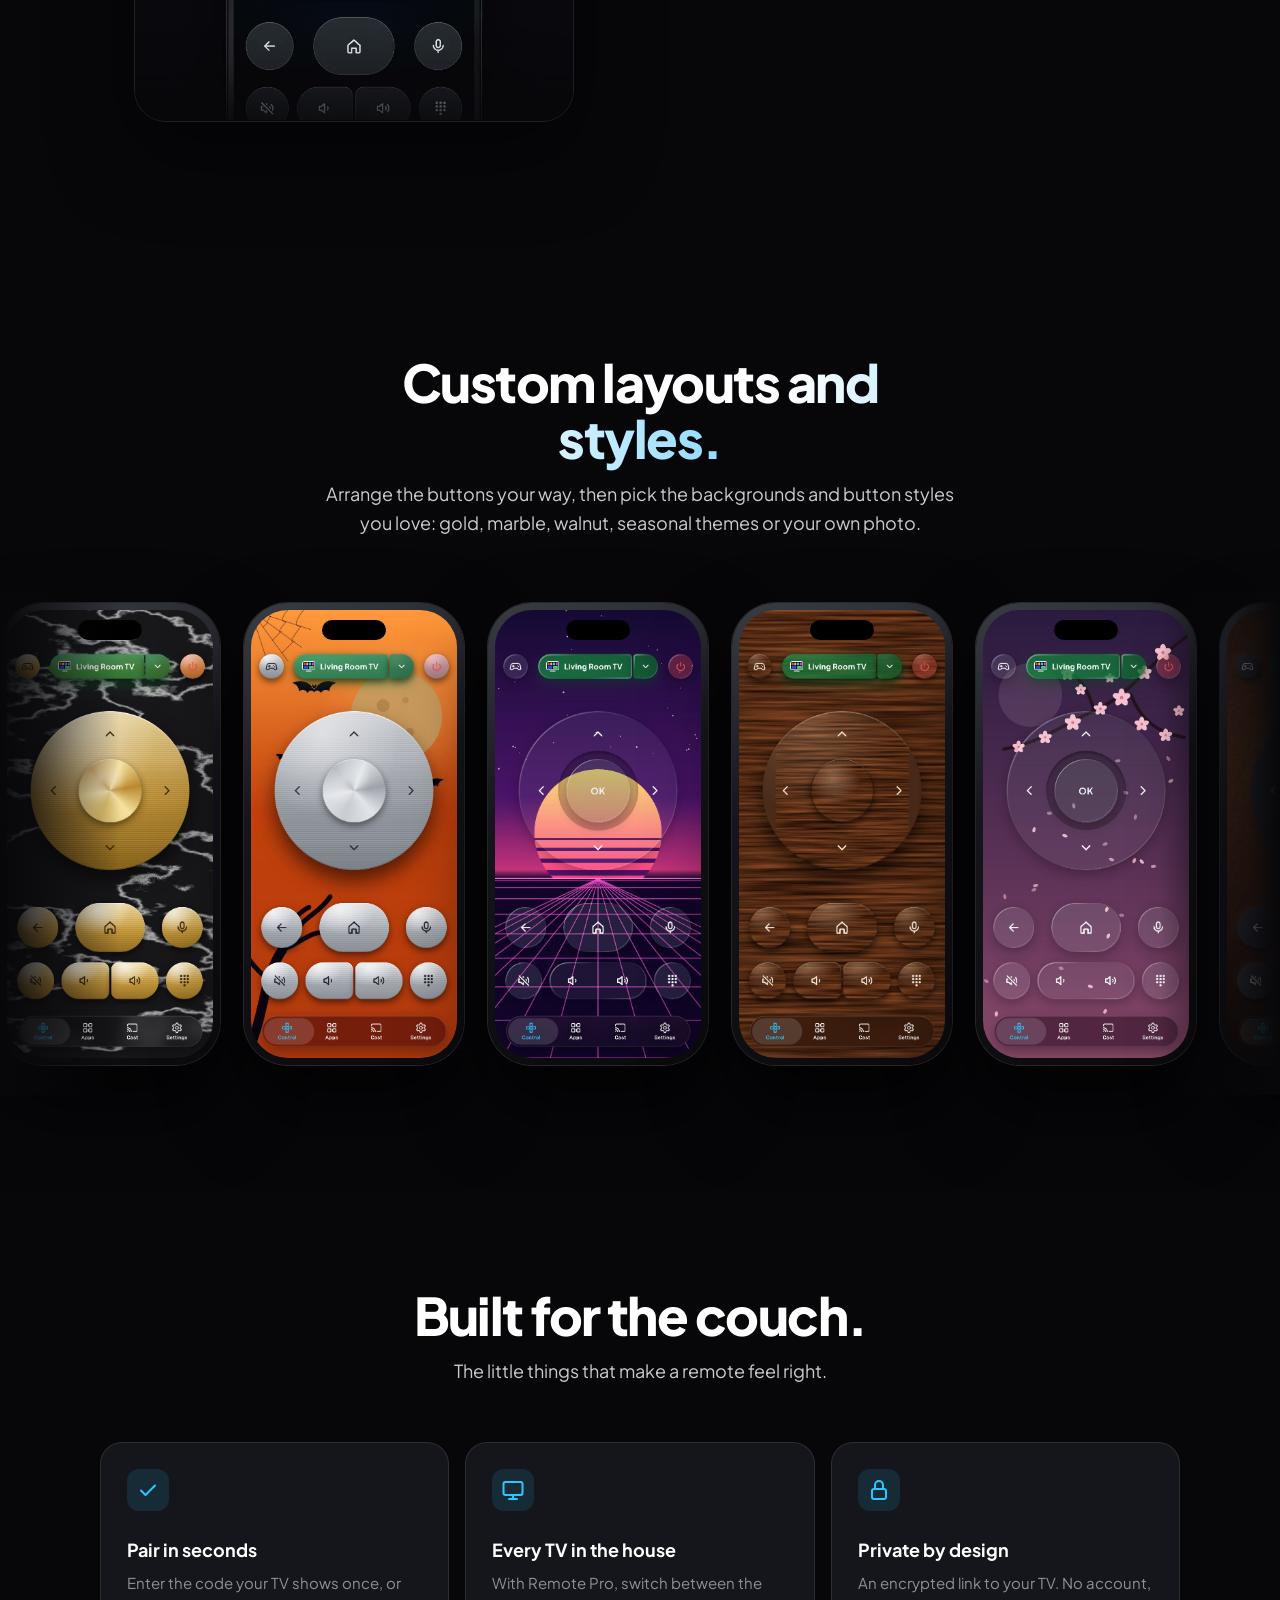
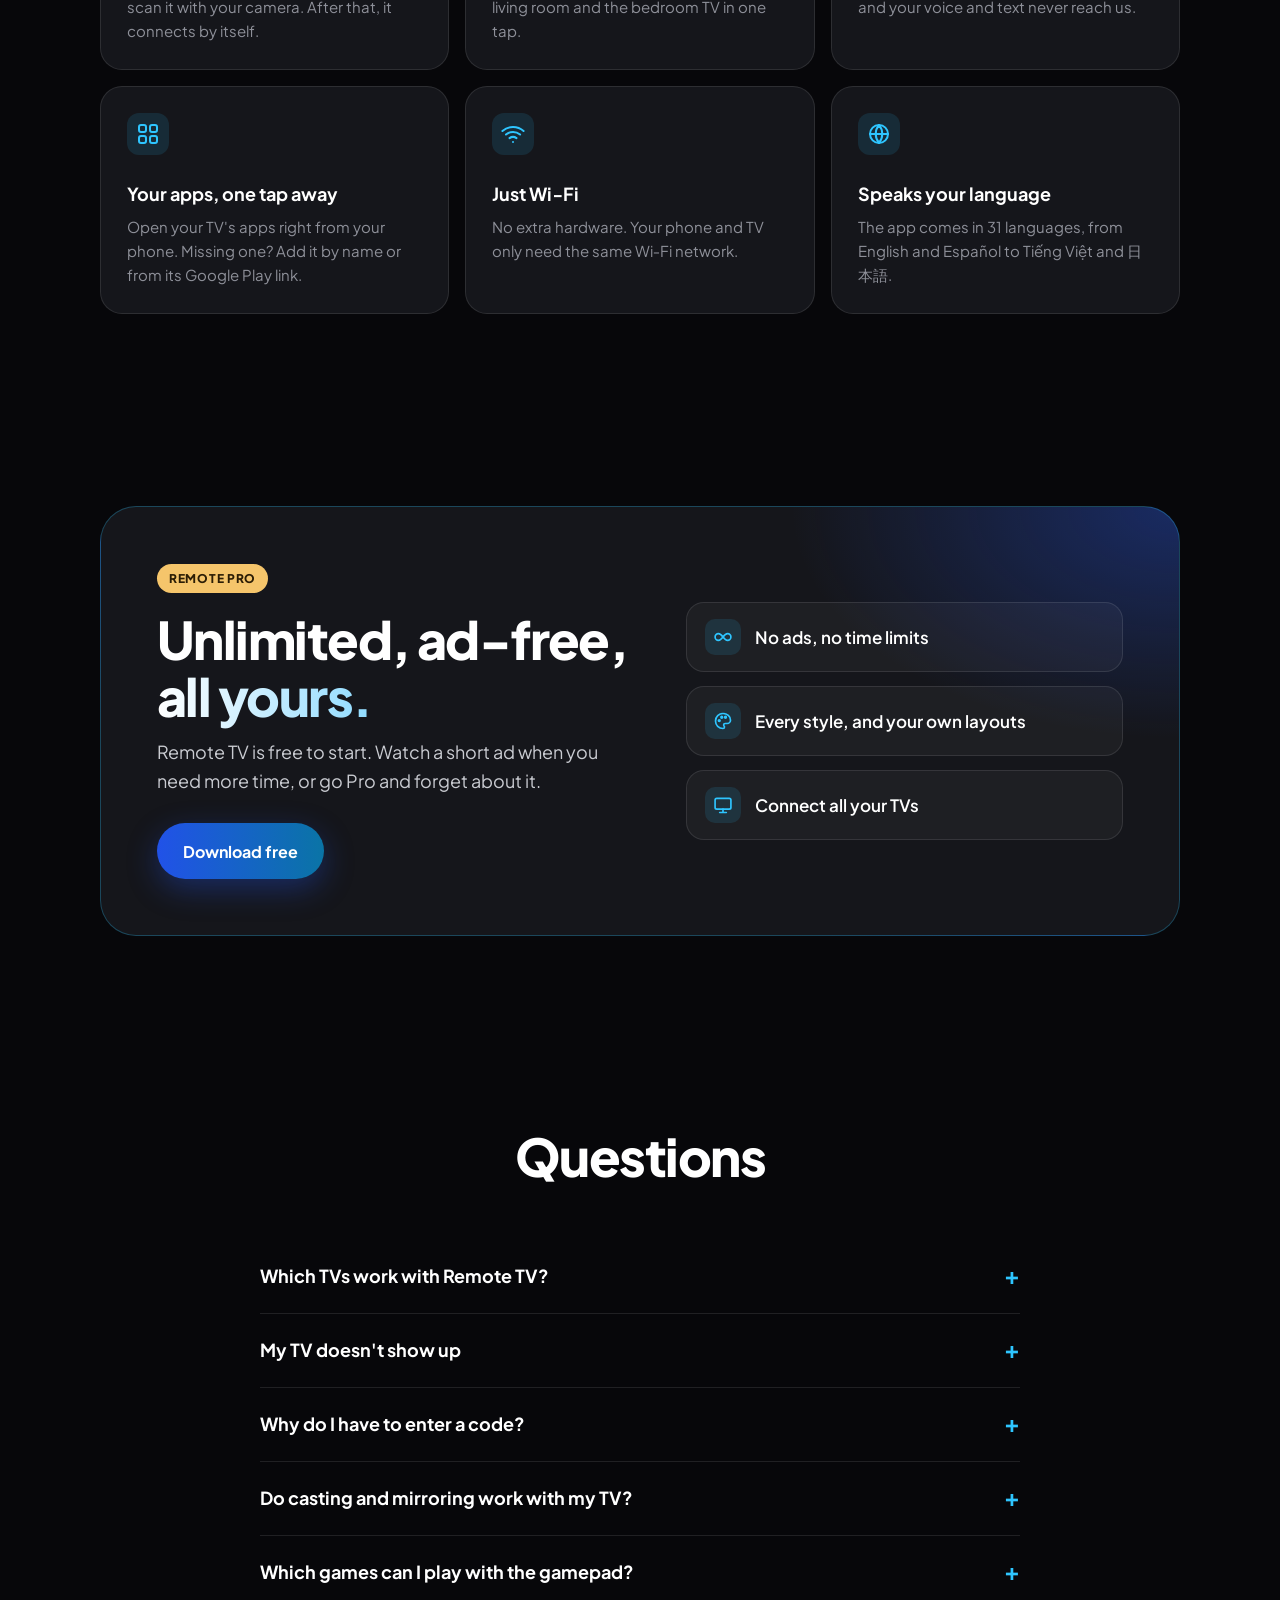
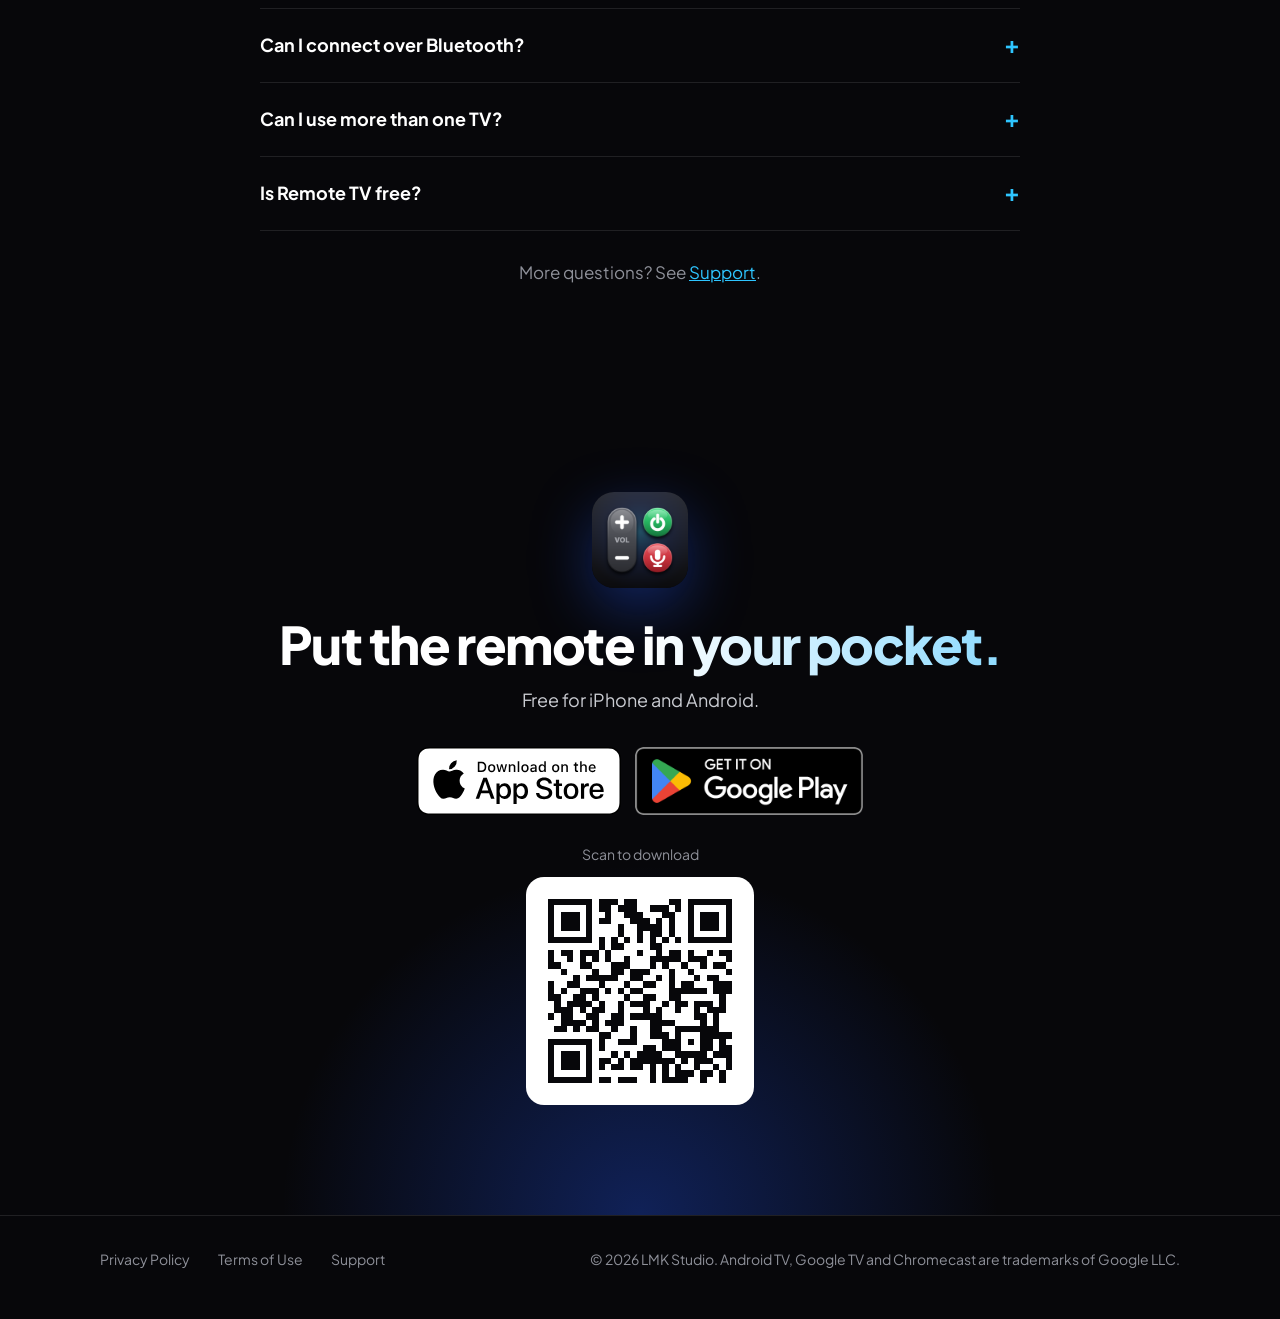
==== commit 6f353a11: "update" ====
--- a/index.html
+++ b/index.html
@@ -4,9 +4,9 @@
   <meta charset="utf-8">
   <meta name="viewport" content="width=device-width, initial-scale=1">
   <title>Remote TV for Android TV &amp; Google TV</title>
-  <meta name="description" content="Turn your iPhone into a remote for Android TV and Google TV: voice search, typing with your phone keyboard, a smooth trackpad, and remote styles you make your own.">
+  <meta name="description" content="Turn your iPhone or Android phone into a remote for Android TV and Google TV: a voice assistant, your phone keyboard, a smooth trackpad, photo casting, screen mirroring, a gamepad, and layouts and styles you make your own.">
   <meta property="og:title" content="Remote TV: your phone is the remote">
-  <meta property="og:description" content="Voice, keyboard, trackpad and D-pad for Android TV and Google TV, right on your iPhone.">
+  <meta property="og:description" content="Voice, keyboard, trackpad, casting, mirroring and a gamepad for Android TV and Google TV, right on your phone.">
   <meta property="og:image" content="assets/tet-gold.jpg">
   <meta name="theme-color" content="#07070A">
   <link rel="icon" href="assets/favicon.png">
@@ -26,26 +26,34 @@
         <a href="#pro">Remote Pro</a>
         <a href="#faq">FAQ</a>
       </div>
-      <a class="btn btn-primary btn-sm" href="https://apps.apple.com/app/id6826484545">Get the app</a>
+      <a class="btn btn-primary btn-sm" href="#download">Get the app</a>
     </div>
   </nav>
 
   <header class="hero">
-    <div class="wrap">
-      <div>
+    <picture class="hero-room">
+      <!-- Phones hide the room, so they get a 1-pixel image instead of downloading the photo. -->
+      <source media="(max-width: 900px)" srcset="[data-uri]">
+      <source srcset="assets/hero-room-v2.webp" type="image/webp">
+      <img src="assets/hero-room-v2.jpg" alt="A cozy living room at night, lit by a TV showing a streaming home screen" width="1664" height="936" fetchpriority="high">
+    </picture>
+    <div class="hero-phones" aria-hidden="true">
+      <div class="trio">
+        <img src="assets/hero-phone-classic.webp" alt="" width="860" height="1800">
+        <img src="assets/hero-phone-halloween.webp" alt="" width="860" height="1800">
+        <img src="assets/hero-phone-glass.webp" alt="" width="860" height="1800">
+      </div>
+    </div>
+    <div class="wrap">
+      <div class="hero-copy">
         <span class="eyebrow"><i></i>For Android TV &amp; Google TV</span>
         <h1>Your phone is <span class="grad">the remote.</span></h1>
-        <p class="lead">Control your TV from your iPhone with voice, your phone keyboard, a smooth trackpad and a classic D-pad. No more hunting under the sofa.</p>
+        <p class="lead">Control your TV from your phone with your voice, your phone keyboard and a smooth trackpad. Cast your photos, mirror your screen and play games too. No more hunting under the sofa.</p>
         <div class="cta-row">
           <a class="store-badge" href="https://apps.apple.com/app/id6826484545"><img src="assets/app-store-badge.svg" alt="Download on the App Store" width="168" height="56"></a>
-          <a class="btn btn-ghost" href="#features">See how it works</a>
+          <a class="store-badge" href="https://play.google.com/store/apps/details?id=com.lmk.tvremote"><img src="assets/google-play-badge.png" alt="Get it on Google Play" width="188" height="56"></a>
         </div>
         <p class="trust">Free to download · Connects over your Wi‑Fi · No account needed</p>
-      </div>
-      <div class="phones" aria-hidden="true">
-        <div class="phone p2"><img src="assets/prism-glass.jpg" alt=""></div>
-        <div class="phone p3"><img src="assets/leather-floating.jpg" alt=""></div>
-        <div class="phone p1"><img src="assets/tet-gold.jpg" alt=""></div>
       </div>
     </div>
   </header>
@@ -54,17 +62,17 @@
     <div class="wrap">
       <div class="section-head">
         <h2>Everything your remote does. <span class="grad">Then more.</span></h2>
-        <p>Pair once with the code on your TV, and your iPhone reconnects by itself from then on.</p>
+        <p>Pair once with the code on your TV, or scan it with your camera, and your phone reconnects by itself from then on.</p>
       </div>
 
       <div class="feature voice">
-        <div class="feature-art"><video src="assets/scene-voice.mp4" poster="assets/scene-voice.jpg" autoplay muted loop playsinline preload="metadata" aria-label="Tapping the mic in Remote TV: the TV listens and hears “Play lo-fi beats”"></video></div>
-        <div>
-          <span class="tag"><svg viewBox="0 0 24 24" fill="none" stroke-width="2" stroke-linecap="round" stroke-linejoin="round"><rect x="9" y="3" width="6" height="11" rx="3"/><path d="M5 11a7 7 0 0 0 14 0M12 18v3"/></svg>Voice Search</span>
-          <h3>Say it. Watch it.</h3>
-          <p>Tap the mic and say what you want to watch. Your TV finds it for you.</p>
-          <ul>
-            <li>Search shows, movies and apps by voice</li>
+        <div class="feature-art"><video src="assets/scene-voice.mp4" poster="assets/scene-voice.jpg" autoplay muted loop playsinline preload="metadata" aria-label="Tapping the mic in Remote TV: the TV hears “Play lo-fi beats” and starts playing it"></video></div>
+        <div>
+          <span class="tag"><svg viewBox="0 0 24 24" fill="none" stroke-width="2" stroke-linecap="round" stroke-linejoin="round"><rect x="9" y="3" width="6" height="11" rx="3"/><path d="M5 11a7 7 0 0 0 14 0M12 18v3"/></svg>Voice Assistant</span>
+          <h3>Voice assistant in one tap.</h3>
+          <p>Tap the mic and ask your TV for a show, a song or an app. No more scrolling to find it.</p>
+          <ul>
+            <li>Find shows, movies, music and apps by voice</li>
             <li>Talks to your TV's own assistant</li>
             <li>Your voice goes straight to your TV, never to us</li>
           </ul>
@@ -72,15 +80,43 @@
       </div>
 
       <div class="feature typing flip">
-        <div class="feature-art"><video src="assets/scene-typing.mp4" poster="assets/scene-typing.jpg" autoplay muted loop playsinline preload="metadata" aria-label="Typing “Midnight Train” on the iPhone keyboard; the text appears in the TV’s search"></video></div>
+        <div class="feature-art"><video src="assets/scene-typing.mp4" poster="assets/scene-typing.jpg" autoplay muted loop playsinline preload="metadata" aria-label="Typing “Midnight Train” on the phone keyboard; the text appears in the TV’s search, and the show starts"></video></div>
         <div>
           <span class="tag"><svg viewBox="0 0 24 24" fill="none" stroke-width="2" stroke-linecap="round" stroke-linejoin="round"><rect x="2" y="6" width="20" height="12" rx="2"/><path d="M6 10h.01M10 10h.01M14 10h.01M18 10h.01M7 14h10"/></svg>Easy Typing</span>
-          <h3>Type with your phone, not the D-pad.</h3>
-          <p>Search and sign in with your iPhone keyboard. The keyboard pops up the moment your TV asks for text.</p>
+          <h3>Type with your phone’s keyboard.</h3>
+          <p>It pops up on its own whenever your TV asks for text. Typing takes seconds, not minutes.</p>
           <ul>
             <li>Search, emails and passwords in seconds</li>
-            <li>Paste from your iPhone</li>
+            <li>Paste from your phone</li>
             <li>Text goes only to your TV</li>
+          </ul>
+        </div>
+      </div>
+
+      <div class="feature cast">
+        <div class="feature-art"><video src="assets/scene-cast.mp4" poster="assets/scene-cast.jpg" autoplay muted loop playsinline preload="metadata" aria-label="Tapping a beach photo in the Cast tab puts it on the TV, then a lake photo"></video></div>
+        <div>
+          <span class="tag"><svg viewBox="0 0 24 24" fill="none" stroke-width="2" stroke-linecap="round" stroke-linejoin="round"><path d="M2 8V6a2 2 0 0 1 2-2h16a2 2 0 0 1 2 2v12a2 2 0 0 1-2 2h-6"/><path d="M2 12a8 8 0 0 1 8 8M2 16a4 4 0 0 1 4 4M2 20h.01"/></svg>Cast &amp; Mirror</span>
+          <h3>Cast photos, mirror your screen.</h3>
+          <p>Show your photos and videos on the TV, or mirror your whole phone screen.</p>
+          <ul>
+            <li>Photos and videos in one tap, swipe to the next</li>
+            <li>Mirror your whole screen, sound included</li>
+            <li>Straight to your TV over Wi‑Fi, never uploaded</li>
+          </ul>
+        </div>
+      </div>
+
+      <div class="feature gamepad flip">
+        <div class="feature-art"><video src="assets/scene-gamepad.mp4" poster="assets/scene-gamepad.jpg" autoplay muted loop playsinline preload="metadata" aria-label="The phone on its side as a gamepad, steering a race on the TV"></video></div>
+        <div>
+          <span class="tag"><svg viewBox="0 0 24 24" fill="none" stroke-width="2" stroke-linecap="round" stroke-linejoin="round"><path d="M7 6.5h10a4.2 4.2 0 0 1 4.1 3.4l1.1 5.6a2.7 2.7 0 0 1-4.6 2.4L15.3 15.5H8.7L6.4 17.9a2.7 2.7 0 0 1-4.6-2.4l1.1-5.6A4.2 4.2 0 0 1 7 6.5z"/><path d="M7.5 9.6v3.6M5.7 11.4h3.6M15.6 10.3h.01M18 12.4h.01"/></svg>Gamepad</span>
+          <h3>Your phone is a game controller.</h3>
+          <p>Playing games on your TV has never been easier. Just grab your phone and play.</p>
+          <ul>
+            <li>A D-pad or a stick, plus A, B, X and Y</li>
+            <li>Back, Home and Menu between your thumbs</li>
+            <li>No extra hardware to buy</li>
           </ul>
         </div>
       </div>
@@ -104,16 +140,18 @@
   <section id="styles" class="styles">
     <div class="wrap">
       <div class="section-head">
-        <h2>Make it <span class="grad">yours.</span></h2>
-        <p>Gold, marble, walnut, seasonal themes, or your own photo as the background, with key styles to match.</p>
+        <h2>Custom layouts <span class="grad">and styles.</span></h2>
+        <p>Arrange the buttons your way, then pick the backgrounds and button styles you love: gold, marble, walnut, seasonal themes or your own photo.</p>
       </div>
     </div>
     <div class="styles-fade">
       <div class="marquee" aria-hidden="true">
         <div class="phone"><img src="assets/marble-gold.jpg" alt="" loading="lazy"></div>
+        <div class="phone"><img src="assets/halloween-silver.jpg" alt="" loading="lazy"></div>
         <div class="phone"><img src="assets/synth-glass.jpg" alt="" loading="lazy"></div>
         <div class="phone"><img src="assets/walnut-wood.jpg" alt="" loading="lazy"></div>
         <div class="phone"><img src="assets/sakura-glass.jpg" alt="" loading="lazy"></div>
+        <div class="phone"><img src="assets/leather-soft.jpg" alt="" loading="lazy"></div>
         <div class="phone"><img src="assets/xmas-silver.jpg" alt="" loading="lazy"></div>
         <div class="phone"><img src="assets/starry-gloss.jpg" alt="" loading="lazy"></div>
         <div class="phone"><img src="assets/rosegold-gold.jpg" alt="" loading="lazy"></div>
@@ -121,9 +159,11 @@
         <div class="phone"><img src="assets/tet-gold.jpg" alt="" loading="lazy"></div>
         <div class="phone"><img src="assets/prism-glass.jpg" alt="" loading="lazy"></div>
         <div class="phone"><img src="assets/marble-gold.jpg" alt="" loading="lazy"></div>
+        <div class="phone"><img src="assets/halloween-silver.jpg" alt="" loading="lazy"></div>
         <div class="phone"><img src="assets/synth-glass.jpg" alt="" loading="lazy"></div>
         <div class="phone"><img src="assets/walnut-wood.jpg" alt="" loading="lazy"></div>
         <div class="phone"><img src="assets/sakura-glass.jpg" alt="" loading="lazy"></div>
+        <div class="phone"><img src="assets/leather-soft.jpg" alt="" loading="lazy"></div>
         <div class="phone"><img src="assets/xmas-silver.jpg" alt="" loading="lazy"></div>
         <div class="phone"><img src="assets/starry-gloss.jpg" alt="" loading="lazy"></div>
         <div class="phone"><img src="assets/rosegold-gold.jpg" alt="" loading="lazy"></div>
@@ -144,7 +184,7 @@
         <div class="card">
           <svg viewBox="0 0 24 24" fill="none" stroke-width="2" stroke-linecap="round" stroke-linejoin="round"><path d="M5 12.5l4.5 4.5L19 7.5"/></svg>
           <h4>Pair in seconds</h4>
-          <p>Enter the code your TV shows once. After that, it connects by itself.</p>
+          <p>Enter the code your TV shows once, or scan it with your camera. After that, it connects by itself.</p>
         </div>
         <div class="card">
           <svg viewBox="0 0 24 24" fill="none" stroke-width="2" stroke-linecap="round" stroke-linejoin="round"><rect x="2.5" y="4" width="19" height="13" rx="2"/><path d="M12 17v4M8 21h8"/></svg>
@@ -157,14 +197,14 @@
           <p>An encrypted link to your TV. No account, and your voice and text never reach us.</p>
         </div>
         <div class="card">
-          <svg viewBox="0 0 24 24" fill="none" stroke-width="2" stroke-linecap="round" stroke-linejoin="round"><path d="M12 3v8"/><path d="M6.3 6.9a8 8 0 1 0 11.4 0"/></svg>
-          <h4>Power and volume</h4>
-          <p>Turn the TV on or off, mute and change the volume, with the TV's state shown live.</p>
+          <svg viewBox="0 0 24 24" fill="none" stroke-width="2" stroke-linecap="round" stroke-linejoin="round"><rect x="3" y="3" width="7" height="7" rx="2"/><rect x="14" y="3" width="7" height="7" rx="2"/><rect x="3" y="14" width="7" height="7" rx="2"/><rect x="14" y="14" width="7" height="7" rx="2"/></svg>
+          <h4>Your apps, one tap away</h4>
+          <p>Open your TV's apps right from your phone. Missing one? Add it by name or from its Google Play link.</p>
         </div>
         <div class="card">
           <svg viewBox="0 0 24 24" fill="none" stroke-width="2" stroke-linecap="round" stroke-linejoin="round"><path d="M5 12.55a11 11 0 0 1 14.08 0M1.42 9a16 16 0 0 1 21.16 0M8.53 16.11a6 6 0 0 1 6.95 0M12 20h.01"/></svg>
           <h4>Just Wi‑Fi</h4>
-          <p>No extra hardware. Your iPhone and TV only need the same Wi‑Fi network.</p>
+          <p>No extra hardware. Your phone and TV only need the same Wi‑Fi network.</p>
         </div>
         <div class="card">
           <svg viewBox="0 0 24 24" fill="none" stroke-width="2" stroke-linecap="round" stroke-linejoin="round"><circle cx="12" cy="12" r="9"/><path d="M3 12h18M12 3a14 14 0 0 1 0 18M12 3a14 14 0 0 0 0 18"/></svg>
@@ -182,11 +222,11 @@
           <span class="pro-badge">REMOTE PRO</span>
           <h2>Unlimited, ad-free, <span class="grad">all yours.</span></h2>
           <p>Remote TV is free to start. Watch a short ad when you need more time, or go Pro and forget about it.</p>
-          <a class="btn btn-primary" href="https://apps.apple.com/app/id6826484545">Download free</a>
+          <a class="btn btn-primary" href="#download">Download free</a>
         </div>
         <ul class="pro-list">
           <li><svg viewBox="0 0 24 24" fill="none" stroke-width="2" stroke-linecap="round" stroke-linejoin="round"><path d="M12 12c-2-2.7-3.6-4-5.5-4a4 4 0 0 0 0 8c1.9 0 3.5-1.3 5.5-4zm0 0c2 2.7 3.6 4 5.5 4a4 4 0 0 0 0-8c-1.9 0-3.5 1.3-5.5 4z"/></svg>No ads, no time limits</li>
-          <li><svg viewBox="0 0 24 24" fill="none" stroke-width="2" stroke-linecap="round" stroke-linejoin="round"><path d="M12 3a9 9 0 0 0 0 18c1.2 0 1.8-.8 1.8-1.7 0-.5-.2-.9-.5-1.2-.3-.4-.5-.8-.5-1.3 0-1 .8-1.8 1.8-1.8H17a4 4 0 0 0 4-4c0-4.4-4-8-9-8z"/><circle cx="7.5" cy="11.5" r="1"/><circle cx="10.5" cy="7.5" r="1"/><circle cx="15" cy="7.5" r="1"/></svg>Customize your remote freely</li>
+          <li><svg viewBox="0 0 24 24" fill="none" stroke-width="2" stroke-linecap="round" stroke-linejoin="round"><path d="M12 3a9 9 0 0 0 0 18c1.2 0 1.8-.8 1.8-1.7 0-.5-.2-.9-.5-1.2-.3-.4-.5-.8-.5-1.3 0-1 .8-1.8 1.8-1.8H17a4 4 0 0 0 4-4c0-4.4-4-8-9-8z"/><circle cx="7.5" cy="11.5" r="1"/><circle cx="10.5" cy="7.5" r="1"/><circle cx="15" cy="7.5" r="1"/></svg>Every style, and your own layouts</li>
           <li><svg viewBox="0 0 24 24" fill="none" stroke-width="2" stroke-linecap="round" stroke-linejoin="round"><rect x="2.5" y="4" width="19" height="13" rx="2"/><path d="M12 17v4M8 21h8"/></svg>Connect all your TVs</li>
         </ul>
       </div>
@@ -210,8 +250,16 @@
           <p>The first time you connect, your TV shows a code to make sure it's your phone. After that, the TV remembers your phone and connects without a code.</p>
         </details>
         <details>
+          <summary>Do casting and mirroring work with my TV?</summary>
+          <p>They need Chromecast built-in, which Google TV and most Android TVs have. Mirroring shows your screen a few seconds behind your phone, so it suits photos and videos better than games, and protected videos from streaming apps show as black.</p>
+        </details>
+        <details>
+          <summary>Which games can I play with the gamepad?</summary>
+          <p>Games on your TV that work with a controller's D-pad and buttons. Turn your phone sideways and choose a D-pad or a stick, with A, B, X and Y, Back, Home and Menu.</p>
+        </details>
+        <details>
           <summary>Can I connect over Bluetooth?</summary>
-          <p>No. iPhone can't connect to a TV's remote service over Bluetooth, so Remote TV works over Wi‑Fi only.</p>
+          <p>On Android, yes: Remote TV can also reach your TV over Bluetooth. iPhone can't connect to a TV's remote service over Bluetooth, so on iPhone it works over Wi‑Fi only.</p>
         </details>
         <details>
           <summary>Can I use more than one TV?</summary>
@@ -219,19 +267,26 @@
         </details>
         <details>
           <summary>Is Remote TV free?</summary>
-          <p>Yes, it's free to download and use. You get some free time the first time you connect a TV; when it runs out, watch a short ad for more, or get Remote Pro for unlimited use with no ads, every remote style and all your TVs.</p>
+          <p>Yes, it's free to download and use. You get some free time the first time you connect a TV; when it runs out, watch a short ad for more, or get Remote Pro for unlimited use with no ads, every remote style, your own layouts and all your TVs.</p>
         </details>
       </div>
       <p class="faq-more">More questions? See <a href="support.html#faq">Support</a>.</p>
     </div>
   </section>
 
-  <section class="final">
+  <section class="final" id="download">
     <div class="wrap">
       <img class="app-icon" src="assets/icon.png" alt="Remote TV app icon">
       <h2>Put the remote <span class="grad">in your pocket.</span></h2>
-      <p>Free on the App Store for iPhone.</p>
-      <a class="store-badge" href="https://apps.apple.com/app/id6826484545"><img src="assets/app-store-badge.svg" alt="Download on the App Store" width="168" height="56"></a>
+      <p>Free for iPhone and Android.</p>
+      <div class="badges">
+        <a class="store-badge" href="https://apps.apple.com/app/id6826484545"><img src="assets/app-store-badge.svg" alt="Download on the App Store" width="168" height="56"></a>
+        <a class="store-badge" href="https://play.google.com/store/apps/details?id=com.lmk.tvremote"><img src="assets/google-play-badge.png" alt="Get it on Google Play" width="188" height="56"></a>
+      </div>
+      <figure class="qr">
+        <figcaption>Scan to download</figcaption>
+        <img src="assets/qr-download.svg" alt="QR code to download Remote TV" width="228" height="228">
+      </figure>
     </div>
   </section>
 
@@ -240,7 +295,7 @@
       <a href="privacy.html">Privacy Policy</a>
       <a href="terms.html">Terms of Use</a>
       <a href="support.html">Support</a>
-      <span class="copy">&copy; 2026 LMK Studio. Android TV and Google TV are trademarks of Google LLC.</span>
+      <span class="copy">&copy; 2026 LMK Studio. Android TV, Google TV and Chromecast are trademarks of Google LLC.</span>
     </div>
   </footer>
   <script>
--- a/landing.css
+++ b/landing.css
@@ -65,18 +65,38 @@
   background: linear-gradient(90deg, var(--accent-strong), var(--accent-deep)); color: #FFFFFF;
   box-shadow: 0 10px 30px rgba(33, 82, 232, 0.35);
 }
-.btn-ghost { color: var(--text); border: 1px solid rgba(255, 255, 255, 0.24); }
 .btn-sm { height: 40px; padding: 0 18px; font-size: 14px; }
 
 /* Hero */
-.hero { position: relative; padding: 72px 0 40px; overflow: hidden; }
-.hero::before {
-  content: ""; position: absolute; inset: -20% -10% auto; height: 900px; pointer-events: none;
+/* The hero is the living room itself: the photo spans the page at 16:9 (up to 1560 pt, so a large
+   screen sees it at a laptop's scale), the copy sits on the dark wall on the left, three phones stand
+   under the TV, and the room sinks into the page at the top, bottom and, past 1560 pt, the sides. */
+.hero {
+  --room: min(100vw, 1560px);
+  position: relative; display: flex; align-items: center; min-height: calc(var(--room) * 0.5625); padding: 64px 0; overflow: hidden;
+}
+.hero-room, .hero-phones { position: absolute; top: 0; left: 50%; width: var(--room); height: calc(var(--room) * 0.5625); transform: translateX(-50%); }
+@media (min-width: 1561px) {
+  .hero-room {
+    -webkit-mask-image: linear-gradient(90deg, transparent, #000 14%, #000 86%, transparent);
+    mask-image: linear-gradient(90deg, transparent, #000 14%, #000 86%, transparent);
+  }
+}
+.hero-room img { width: 100%; height: 100%; object-fit: cover; }
+.hero-room::after {
+  content: ""; position: absolute; inset: 0;
   background:
-    radial-gradient(38% 42% at 72% 38%, rgba(33, 82, 232, 0.42), transparent 70%),
-    radial-gradient(26% 30% at 70% 34%, rgba(46, 197, 255, 0.22), transparent 70%);
-}
-.hero .wrap { position: relative; display: grid; grid-template-columns: 1.05fr 1fr; align-items: center; gap: 40px; }
+    linear-gradient(rgba(7, 7, 10, 0.38), rgba(7, 7, 10, 0.38)),
+    linear-gradient(90deg, rgba(7, 7, 10, 0.86) 0%, rgba(7, 7, 10, 0.62) 30%, rgba(7, 7, 10, 0) 56%),
+    linear-gradient(to bottom, rgba(7, 7, 10, 0.55) 0%, rgba(7, 7, 10, 0) 16%, rgba(7, 7, 10, 0) 62%, var(--bg) 100%);
+}
+/* The phones stand in front of the TV, centred in the space right of the copy and a little below the
+   hero's vertical centre, so more of the TV shows above them. The room is dimmed so they stand out. */
+.hero-phones { pointer-events: none; }
+.trio { position: absolute; left: 68%; top: 55%; display: flex; gap: calc(var(--room) * 0.012); transform: translate(-50%, -50%); }
+.trio img { width: calc(var(--room) * 0.115); height: auto; filter: drop-shadow(0 24px 36px rgba(0, 0, 0, 0.65)); }
+.hero .wrap { position: relative; width: 100%; }
+.hero-copy { max-width: 560px; }
 .eyebrow {
   display: inline-flex; align-items: center; gap: 8px;
   padding: 6px 12px; border-radius: 999px; border: 1px solid var(--border); background: rgba(255, 255, 255, 0.04);
@@ -92,8 +112,8 @@
 .cta-row { display: flex; flex-wrap: wrap; gap: 12px; align-items: center; }
 .trust { margin-top: 22px; color: var(--text-muted); font-size: 14px; }
 
-/* Phones */
-.phones { position: relative; height: 640px; }
+
+/* Phones in the styles marquee */
 .phone {
   position: absolute; width: 270px; padding: 8px; border-radius: 52px;
   background: linear-gradient(160deg, #3A3C44, #15161B 40%, #0B0B0E);
@@ -104,9 +124,6 @@
   content: ""; position: absolute; z-index: 1; top: 20px; left: 50%; width: 80px; height: 24px; margin-left: -40px;
   border-radius: 12px; background: #000;
 }
-.phones .p1 { left: 50%; top: 0; margin-left: -135px; z-index: 3; }
-.phones .p2 { left: 50%; top: 70px; margin-left: -135px; transform: translateX(-62%) rotate(-10deg) scale(0.86); filter: brightness(0.82); }
-.phones .p3 { left: 50%; top: 70px; margin-left: -135px; transform: translateX(62%) rotate(10deg) scale(0.86); filter: brightness(0.82); }
 
 /* Sections */
 section { padding: 96px 0; }
@@ -144,13 +161,19 @@
 .trackpad .tag { color: #C4B5FD; } .trackpad .tag svg { background: rgba(139, 92, 246, 0.16); stroke: #A78BFA; }
 .trackpad h3 { background: linear-gradient(90deg, #C4B5FD, #F0ABFC); -webkit-background-clip: text; background-clip: text; color: transparent; }
 .trackpad li::before { color: #D946EF; }
+.cast .tag { color: #FCD34D; } .cast .tag svg { background: rgba(245, 158, 11, 0.16); stroke: #F59E0B; }
+.cast h3 { background: linear-gradient(90deg, #FCD34D, #FDA4AF); -webkit-background-clip: text; background-clip: text; color: transparent; }
+.cast li::before { color: #FB7185; }
+.gamepad .tag { color: #67E8F9; } .gamepad .tag svg { background: rgba(34, 211, 238, 0.14); stroke: #22D3EE; }
+.gamepad h3 { background: linear-gradient(90deg, #67E8F9, #A5B4FC); -webkit-background-clip: text; background-clip: text; color: transparent; }
+.gamepad li::before { color: #818CF8; }
 
 /* Styles marquee */
 .styles { overflow: hidden; }
 .marquee { display: flex; gap: 24px; width: max-content; animation: scroll 60s linear infinite; padding: 10px 0 30px; }
 .marquee:hover { animation-play-state: paused; }
 .marquee .phone { position: relative; width: 220px; flex: none; border-radius: 44px; padding: 7px; }
-.marquee .phone img { border-radius: 37px; aspect-ratio: 603 / 1100; object-fit: cover; object-position: top; }
+.marquee .phone img { border-radius: 37px; aspect-ratio: 603 / 1311; object-fit: cover; object-position: top; }
 .marquee .phone::before { top: 17px; width: 64px; height: 20px; margin-left: -32px; }
 .styles-fade { position: relative; }
 .styles-fade::before, .styles-fade::after { content: ""; position: absolute; top: 0; bottom: 0; width: 120px; z-index: 2; pointer-events: none; }
@@ -197,6 +220,13 @@
 .final .app-icon { width: 96px; height: 96px; margin: 0 auto 28px; border-radius: 22px; box-shadow: 0 20px 60px rgba(33, 82, 232, 0.4); }
 .final p { margin: 0 auto 32px; max-width: 520px; font-size: 18px; }
 .final .store-badge img { height: 68px; }
+/* The App Store and Google Play badges side by side, wrapping on a narrow screen. */
+.final .badges { display: flex; flex-wrap: wrap; gap: 14px; justify-content: center; }
+/* One code for a computer screen, to get/: it sends iPhone to the App Store, Android to Google
+   Play. Large, with a white quiet zone, so a phone camera reads it at a glance. */
+.final .qr { margin: 28px auto 0; }
+.final .qr img { width: 228px; height: 228px; margin: 0 auto; padding: 22px; border-radius: 18px; background: #FFFFFF; }
+.final .qr figcaption { margin-bottom: 12px; color: var(--text-muted); font-size: 14px; }
 .footer { padding: 32px 0 48px; border-top: 1px solid var(--border); color: var(--text-muted); font-size: 14px; }
 .footer .wrap { display: flex; flex-wrap: wrap; gap: 12px 28px; align-items: center; }
 .footer a { color: var(--text-muted); text-decoration: none; }
@@ -207,15 +237,20 @@
 @media (max-width: 900px) {
   .nav-links { display: none; }
   .nav .btn-sm { margin-left: auto; }
-  .hero { padding-top: 48px; }
-  .hero .wrap { grid-template-columns: 1fr; text-align: center; }
+  /* Phones: no room, just the copy and then the three phones under it. */
+  .hero { --room: 100vw; flex-direction: column; align-items: stretch; min-height: 0; padding: 40px 0 24px; text-align: center; }
+  .hero-room { display: none; }
+  .hero-phones { order: 1; position: relative; left: auto; width: auto; height: auto; transform: none; margin-top: 40px; }
+  .trio { position: relative; left: auto; top: auto; justify-content: center; gap: 3vw; transform: none; }
+  .trio img { width: min(29vw, 220px); }
+  .hero-copy { margin: 0 auto; }
   .lead { margin-left: auto; margin-right: auto; }
   .cta-row { justify-content: center; }
-  .phones { height: 520px; margin-top: 20px; }
+  /* Phones and tablets open the App Store from the badge; the code is for a computer screen. */
+  .qr { display: none; }
   .phone { width: 220px; border-radius: 44px; padding: 7px; }
   .phone img { border-radius: 37px; }
   .phone::before { top: 17px; width: 64px; height: 20px; margin-left: -32px; }
-  .phones .p1, .phones .p2, .phones .p3 { margin-left: -110px; }
   section { padding: 64px 0; }
   .feature, .feature.flip { grid-template-columns: 1fr; gap: 32px; text-align: left; }
   .feature.flip .feature-art { order: 0; }
@@ -224,8 +259,6 @@
   .footer .copy { margin-left: 0; width: 100%; }
 }
 @media (max-width: 420px) {
-  .phones { height: 440px; }
   .phone { width: 190px; }
-  .phones .p1, .phones .p2, .phones .p3 { margin-left: -95px; }
   .pro-card .btn { width: 100%; }
 }
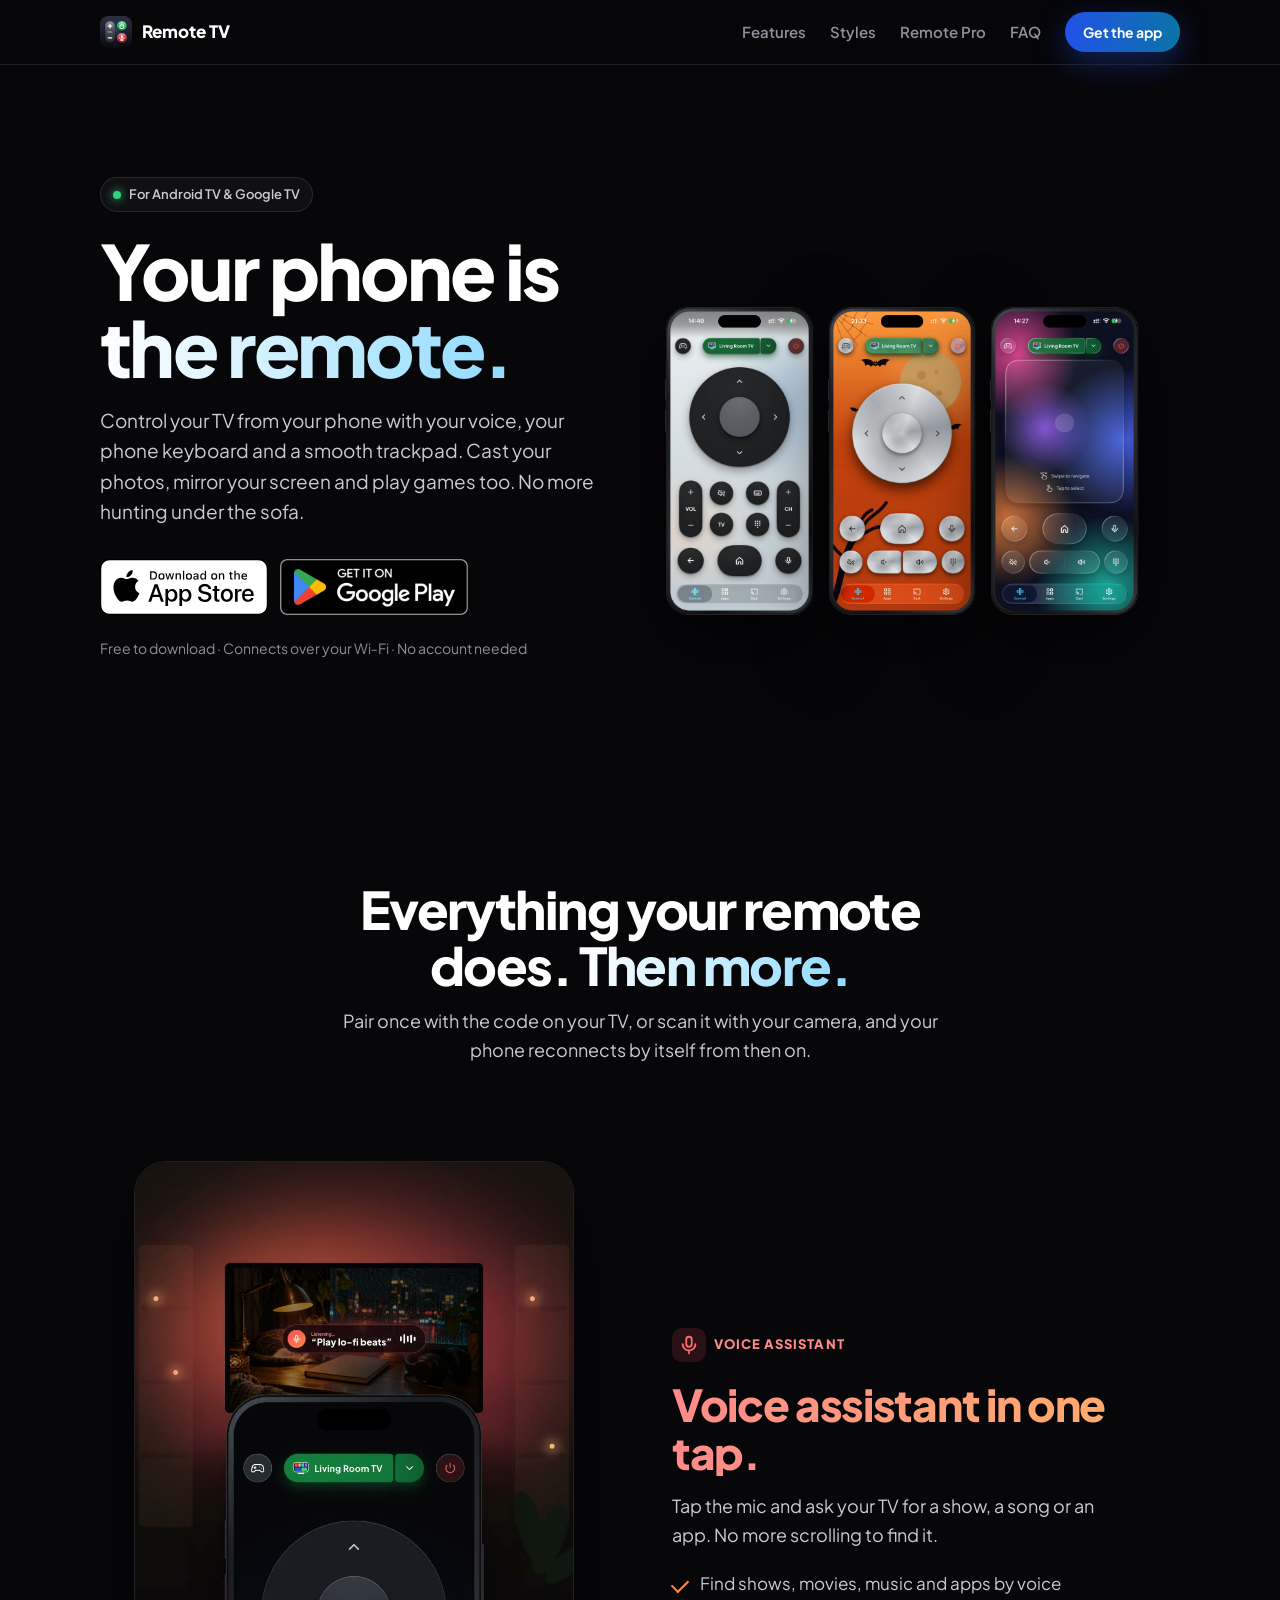
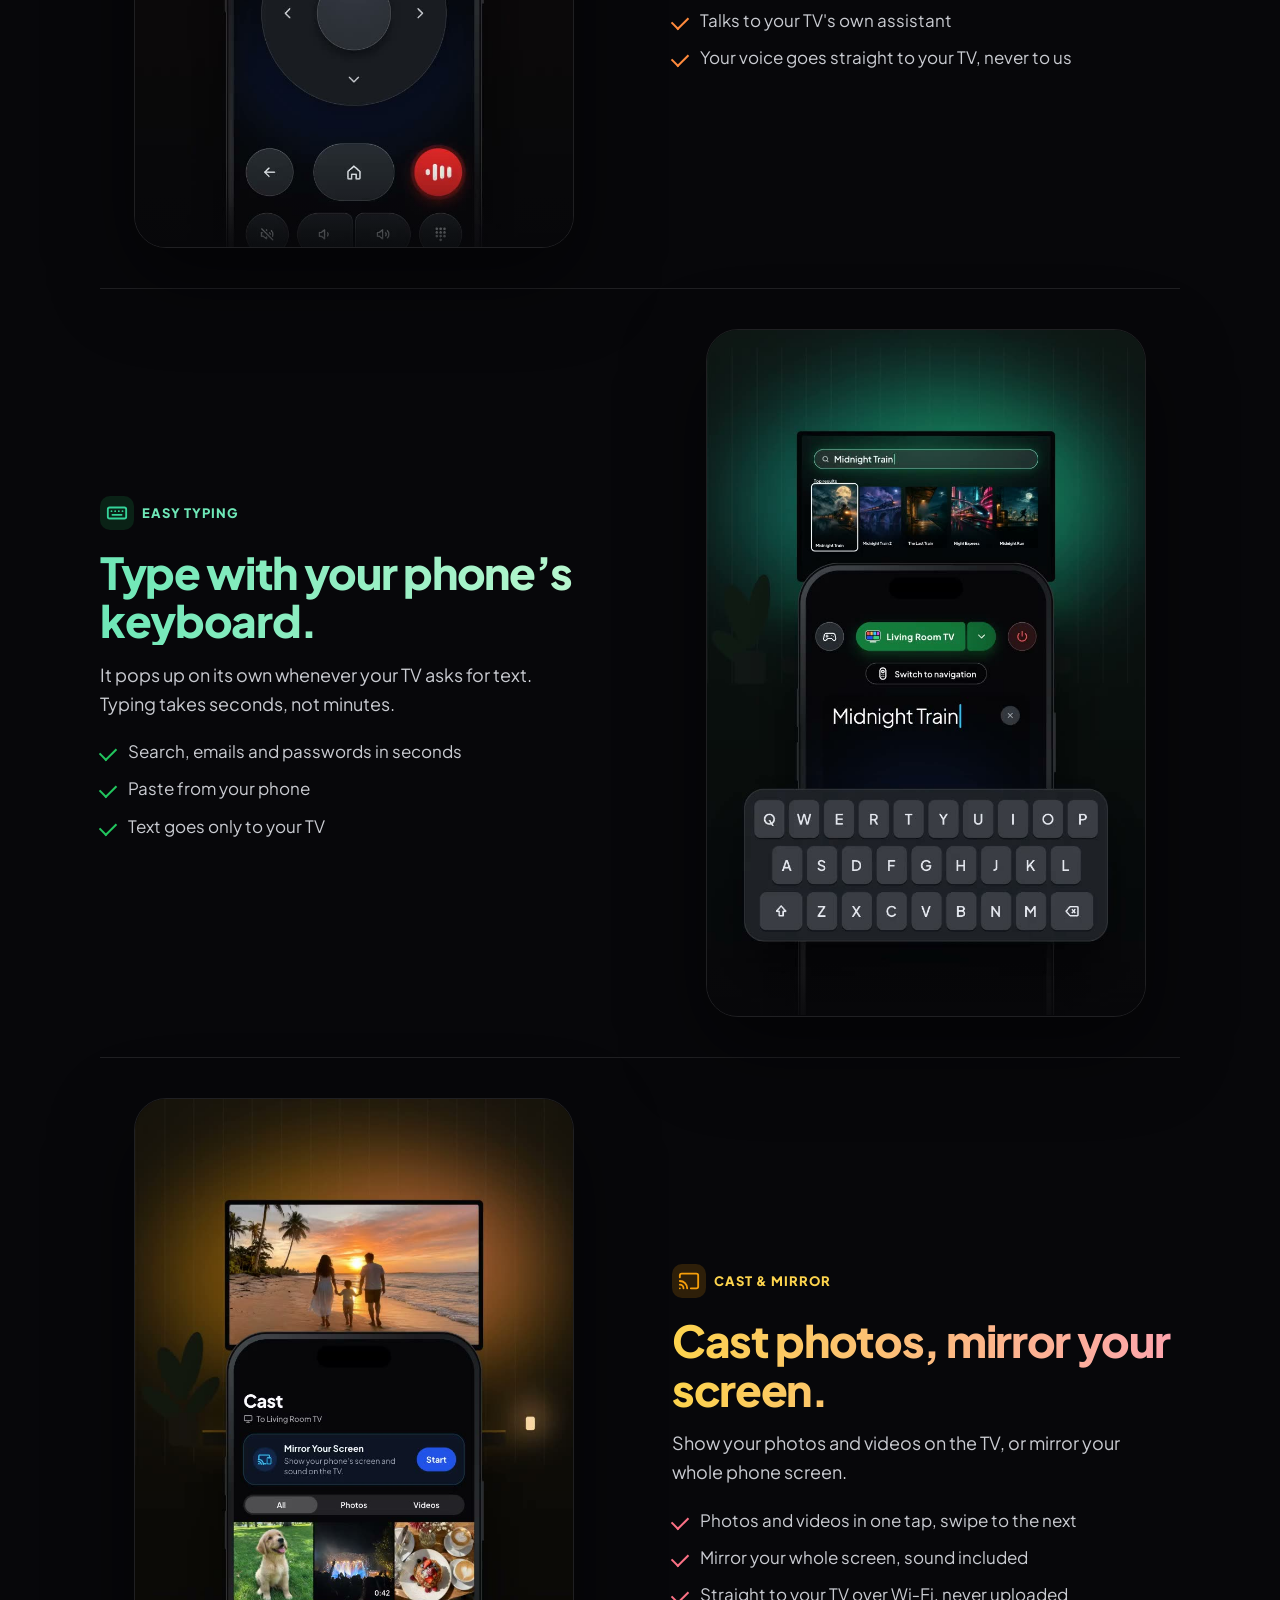
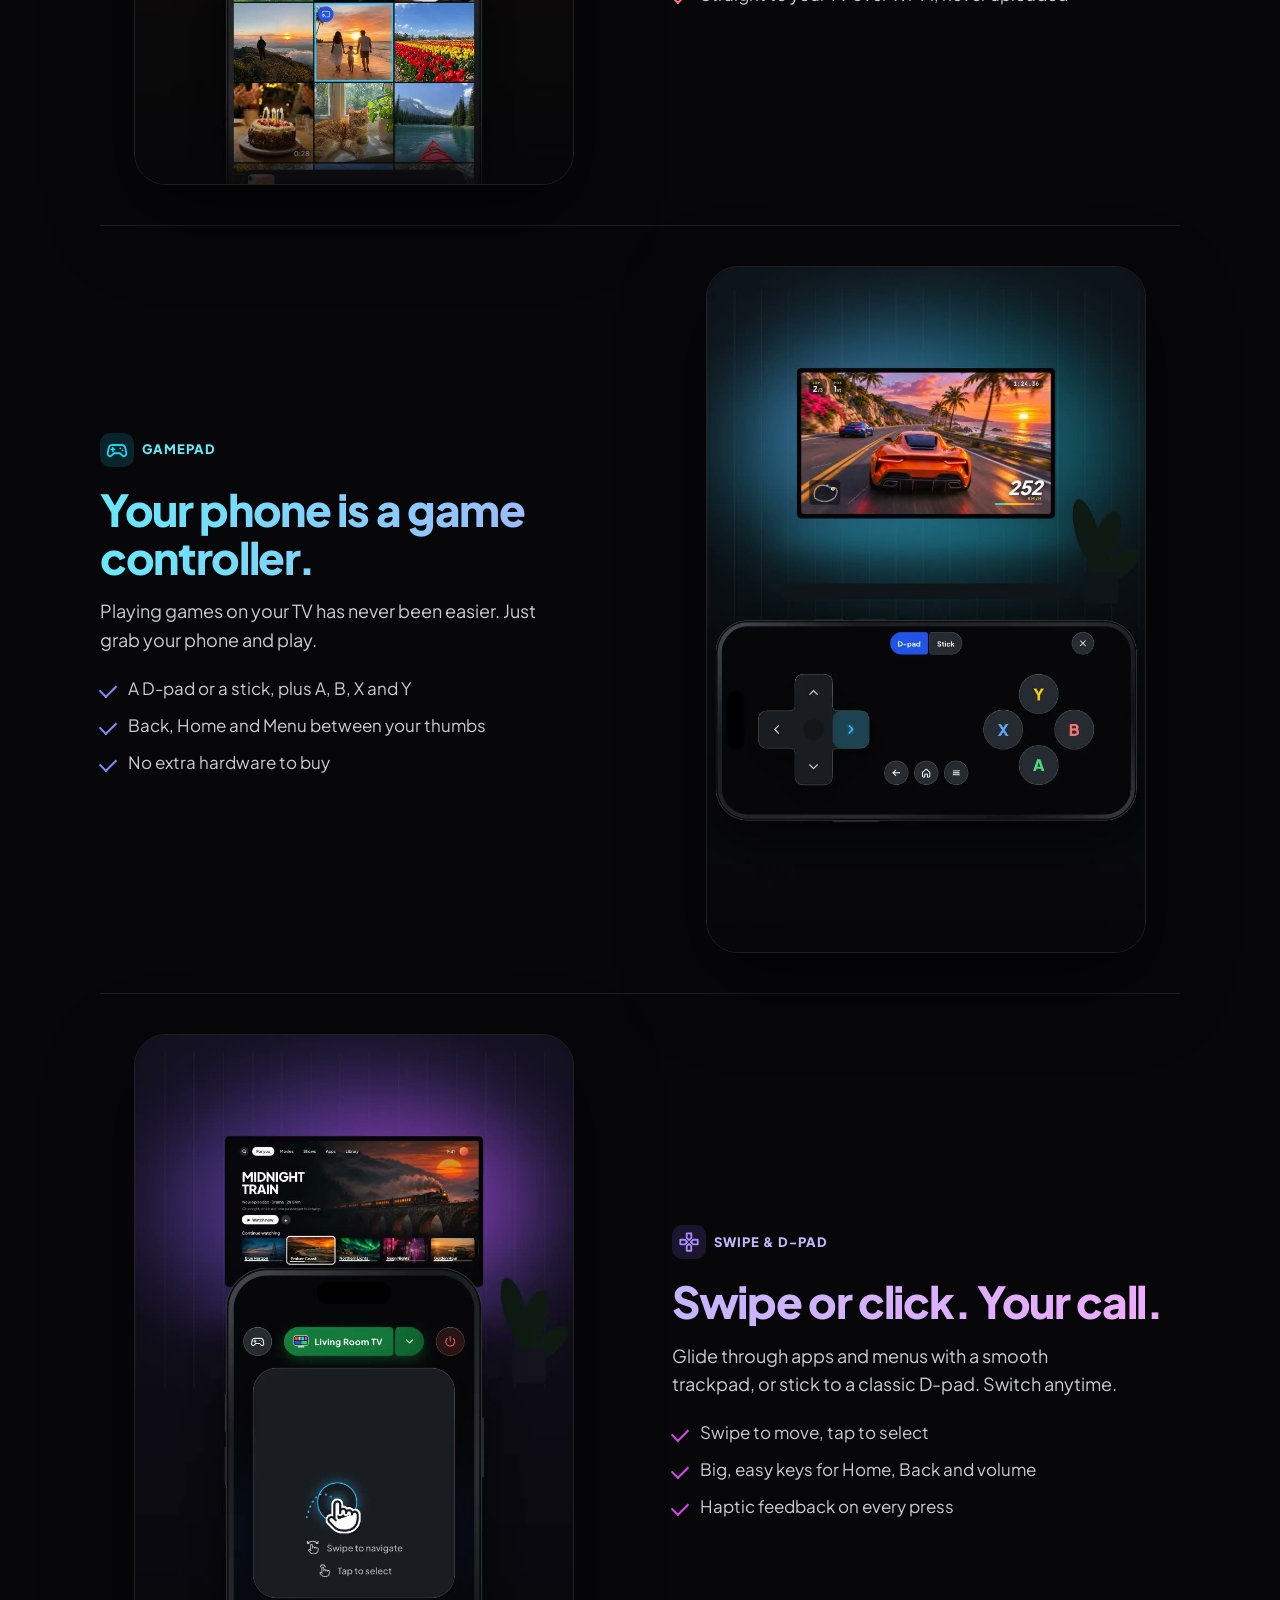
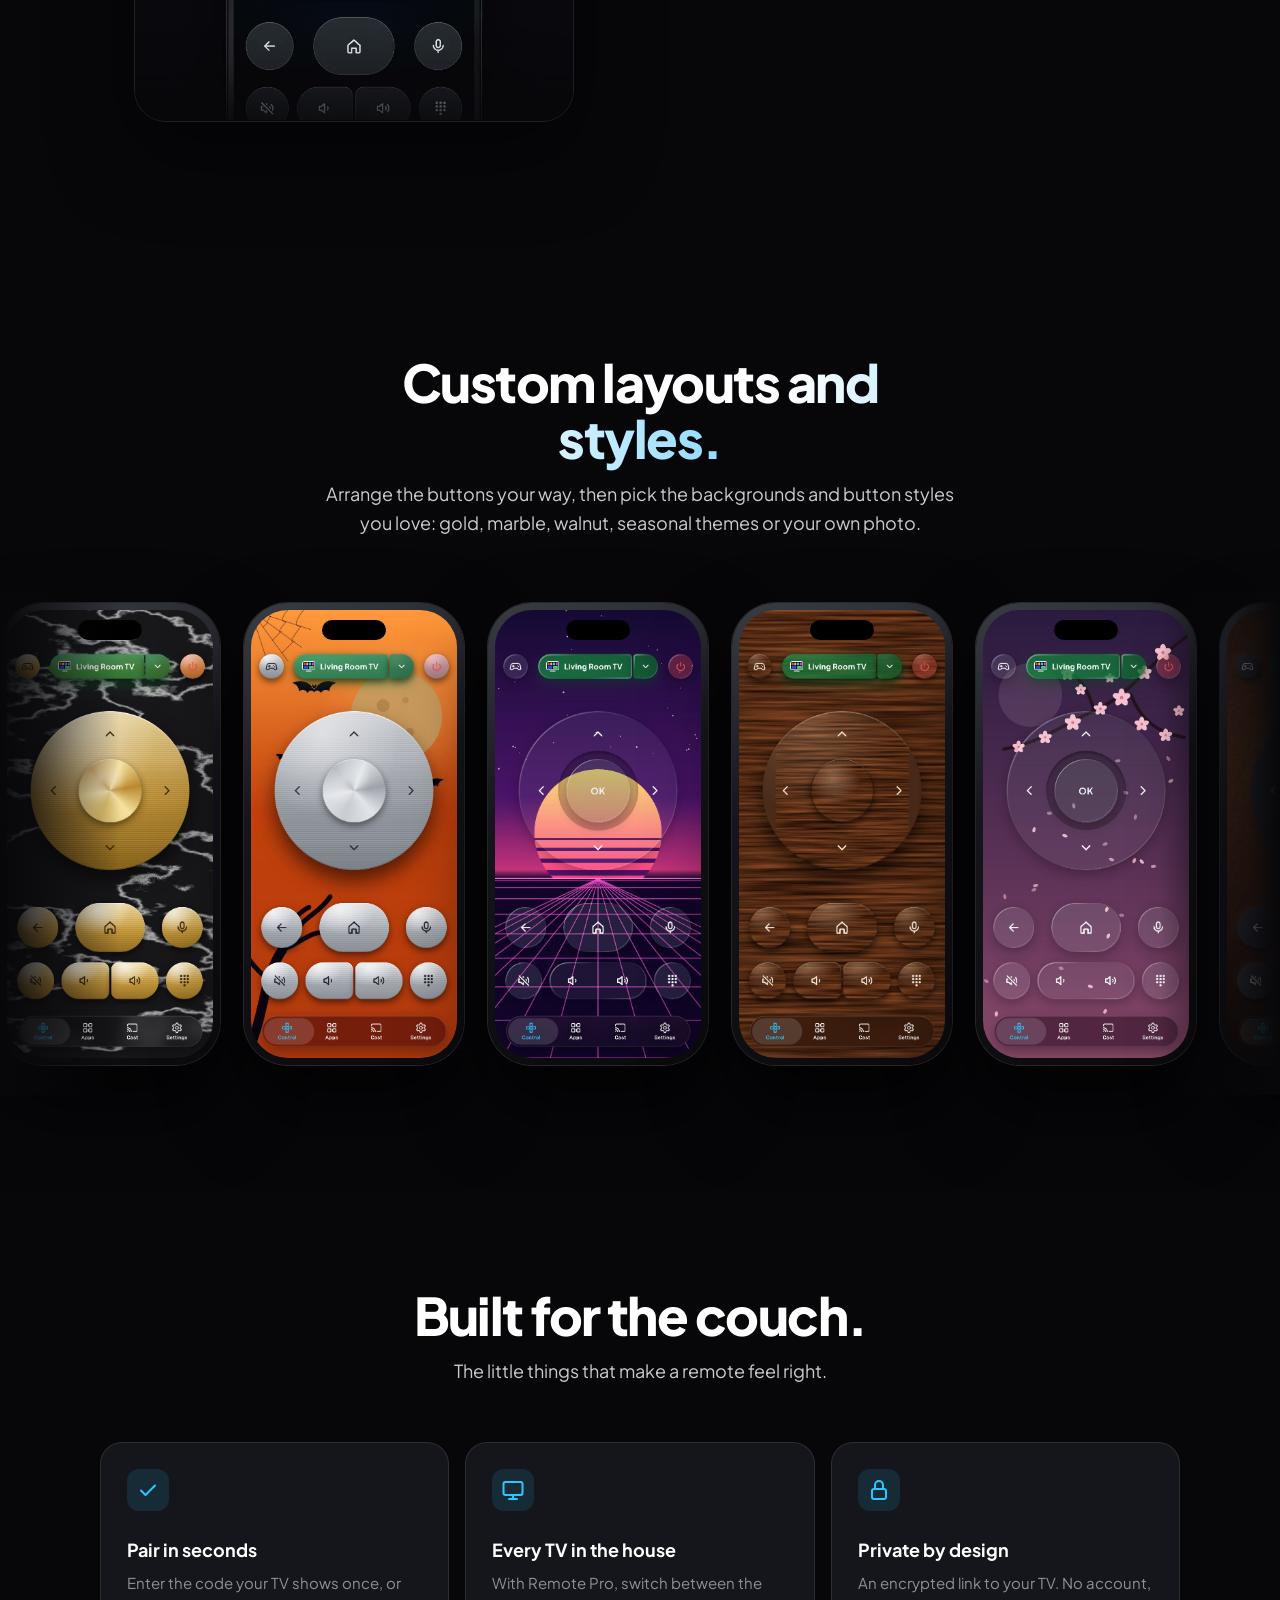
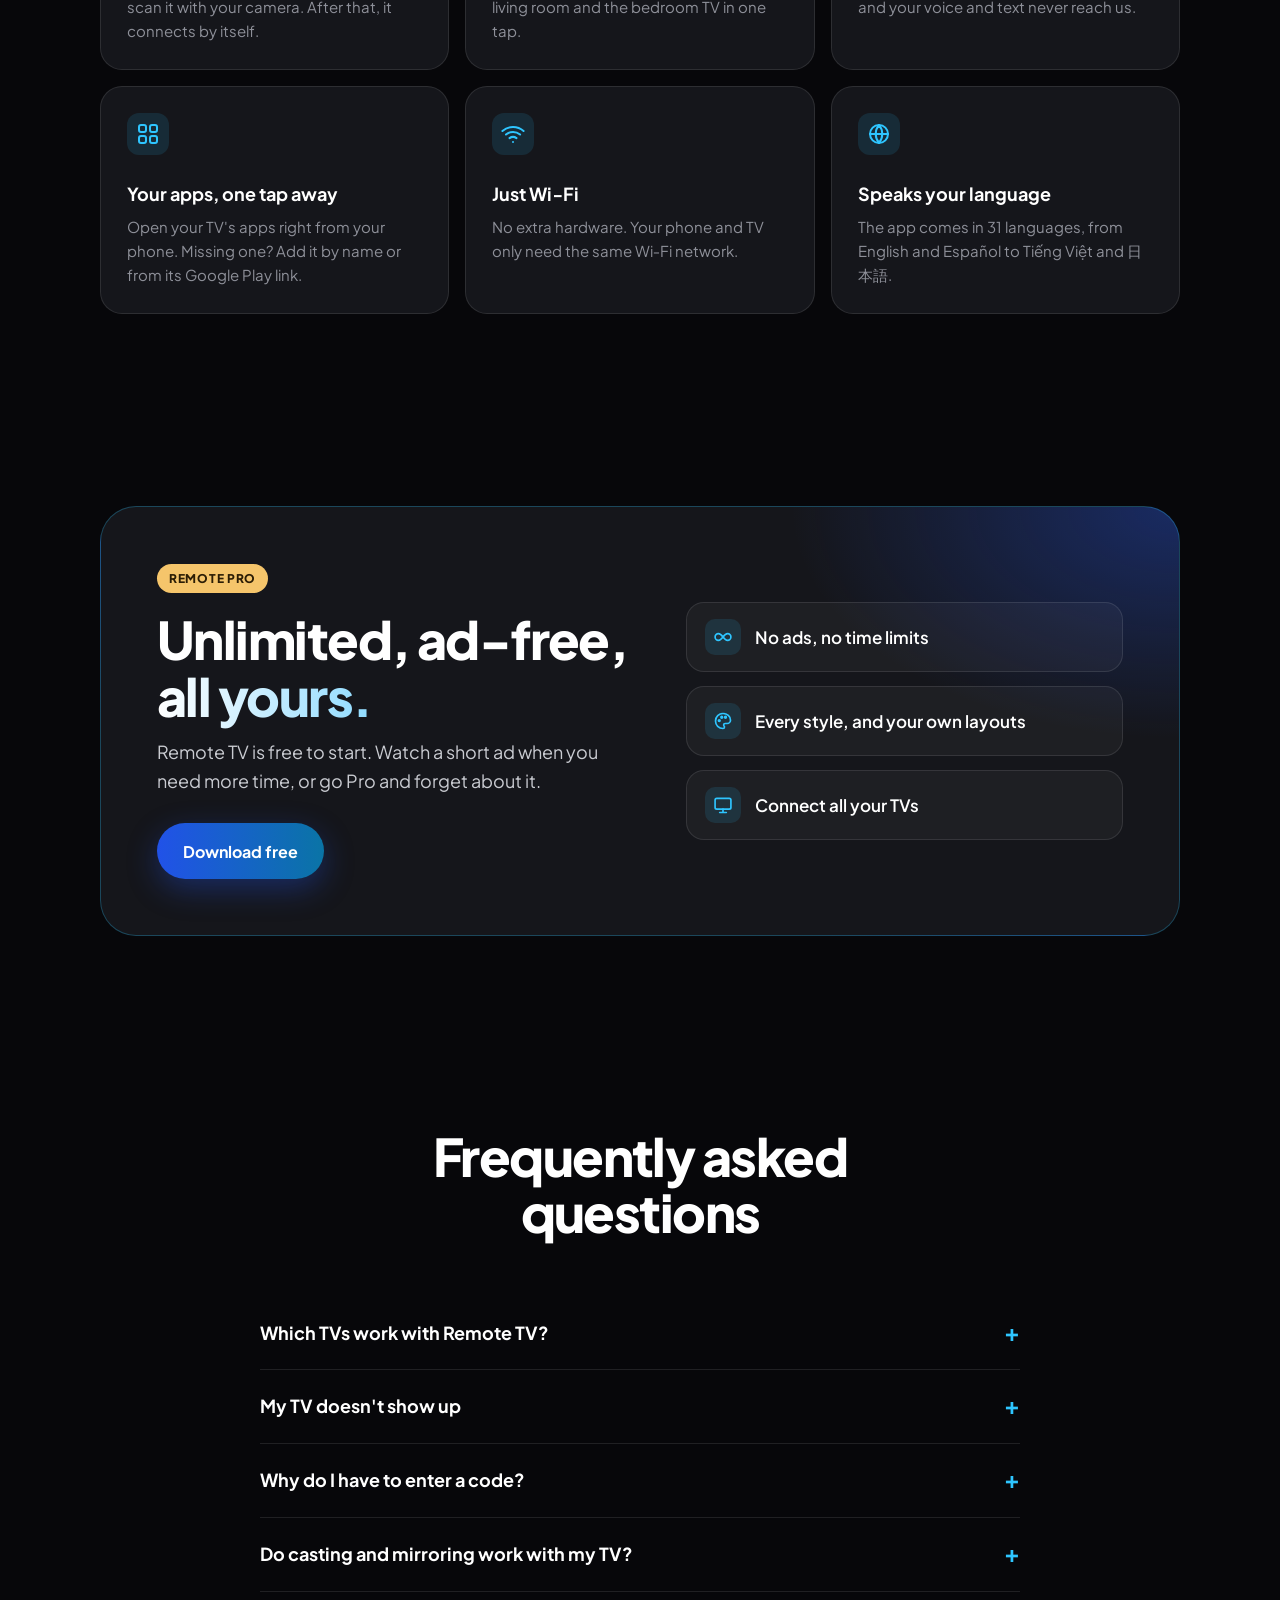
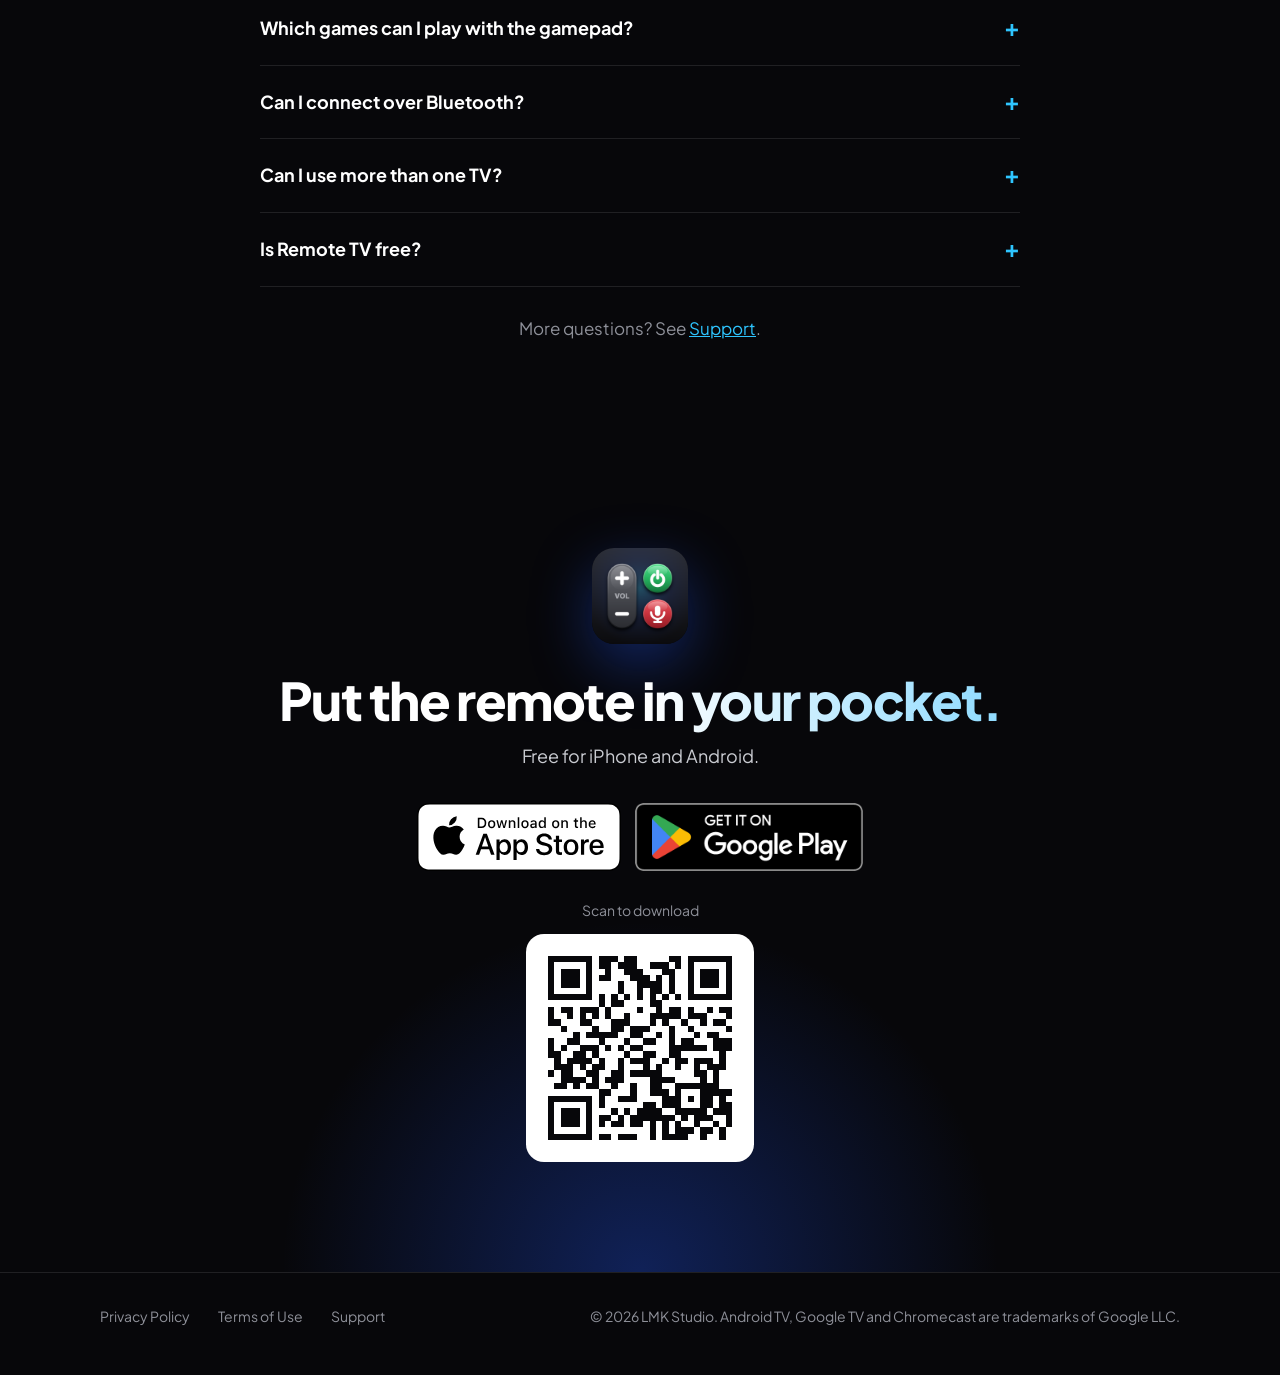
==== commit 74b1e963: "Site: add canonical URLs, Open Graph tags, app structured data and a sitemap Co-Authored-By: Claude " ====
--- a/index.html
+++ b/index.html
@@ -3,12 +3,37 @@
 <head>
   <meta charset="utf-8">
   <meta name="viewport" content="width=device-width, initial-scale=1">
-  <title>Remote TV for Android TV &amp; Google TV</title>
+  <title>Remote TV: Android TV &amp; Google TV Remote App for iPhone and Android</title>
   <meta name="description" content="Turn your iPhone or Android phone into a remote for Android TV and Google TV: a voice assistant, your phone keyboard, a smooth trackpad, photo casting, screen mirroring, a gamepad, and layouts and styles you make your own.">
+  <link rel="canonical" href="https://lmkstudio.github.io/tvremote/">
+  <meta property="og:type" content="website">
+  <meta property="og:site_name" content="Remote TV">
+  <meta property="og:url" content="https://lmkstudio.github.io/tvremote/">
   <meta property="og:title" content="Remote TV: your phone is the remote">
   <meta property="og:description" content="Voice, keyboard, trackpad, casting, mirroring and a gamepad for Android TV and Google TV, right on your phone.">
-  <meta property="og:image" content="assets/tet-gold.jpg">
+  <meta property="og:image" content="https://lmkstudio.github.io/tvremote/assets/hero-room-v2.jpg">
+  <meta property="og:image:width" content="1664">
+  <meta property="og:image:height" content="936">
+  <meta property="og:image:alt" content="A cozy living room at night, lit by a TV showing a streaming home screen">
+  <meta name="twitter:card" content="summary_large_image">
   <meta name="theme-color" content="#07070A">
+  <script type="application/ld+json">
+  {
+    "@context": "https://schema.org",
+    "@type": "MobileApplication",
+    "name": "Remote TV",
+    "description": "A remote for Android TV and Google TV on your phone: voice, keyboard, trackpad, casting, screen mirroring and a gamepad.",
+    "url": "https://lmkstudio.github.io/tvremote/",
+    "image": "https://lmkstudio.github.io/tvremote/assets/icon.png",
+    "applicationCategory": "UtilitiesApplication",
+    "operatingSystem": "iOS, Android",
+    "offers": { "@type": "Offer", "price": "0", "priceCurrency": "USD" },
+    "sameAs": [
+      "https://apps.apple.com/app/id6826484545",
+      "https://play.google.com/store/apps/details?id=com.lmk.tvremote"
+    ]
+  }
+  </script>
   <link rel="icon" href="assets/favicon.png">
   <link rel="apple-touch-icon" href="assets/apple-touch-icon.png">
   <link rel="preconnect" href="https://fonts.googleapis.com">
@@ -19,7 +44,7 @@
 <body>
   <nav class="nav">
     <div class="wrap">
-      <a class="brand" href="./"><img src="assets/icon.png" alt="">Remote TV</a>
+      <a class="brand" href="./"><img src="assets/icon.png" alt="" width="256" height="256">Remote TV</a>
       <div class="nav-links">
         <a href="#features">Features</a>
         <a href="#styles">Styles</a>
@@ -235,7 +260,7 @@
 
   <section id="faq">
     <div class="wrap">
-      <div class="section-head"><h2>Questions</h2></div>
+      <div class="section-head"><h2>Frequently asked questions</h2></div>
       <div class="faq">
         <details>
           <summary>Which TVs work with Remote TV?</summary>
